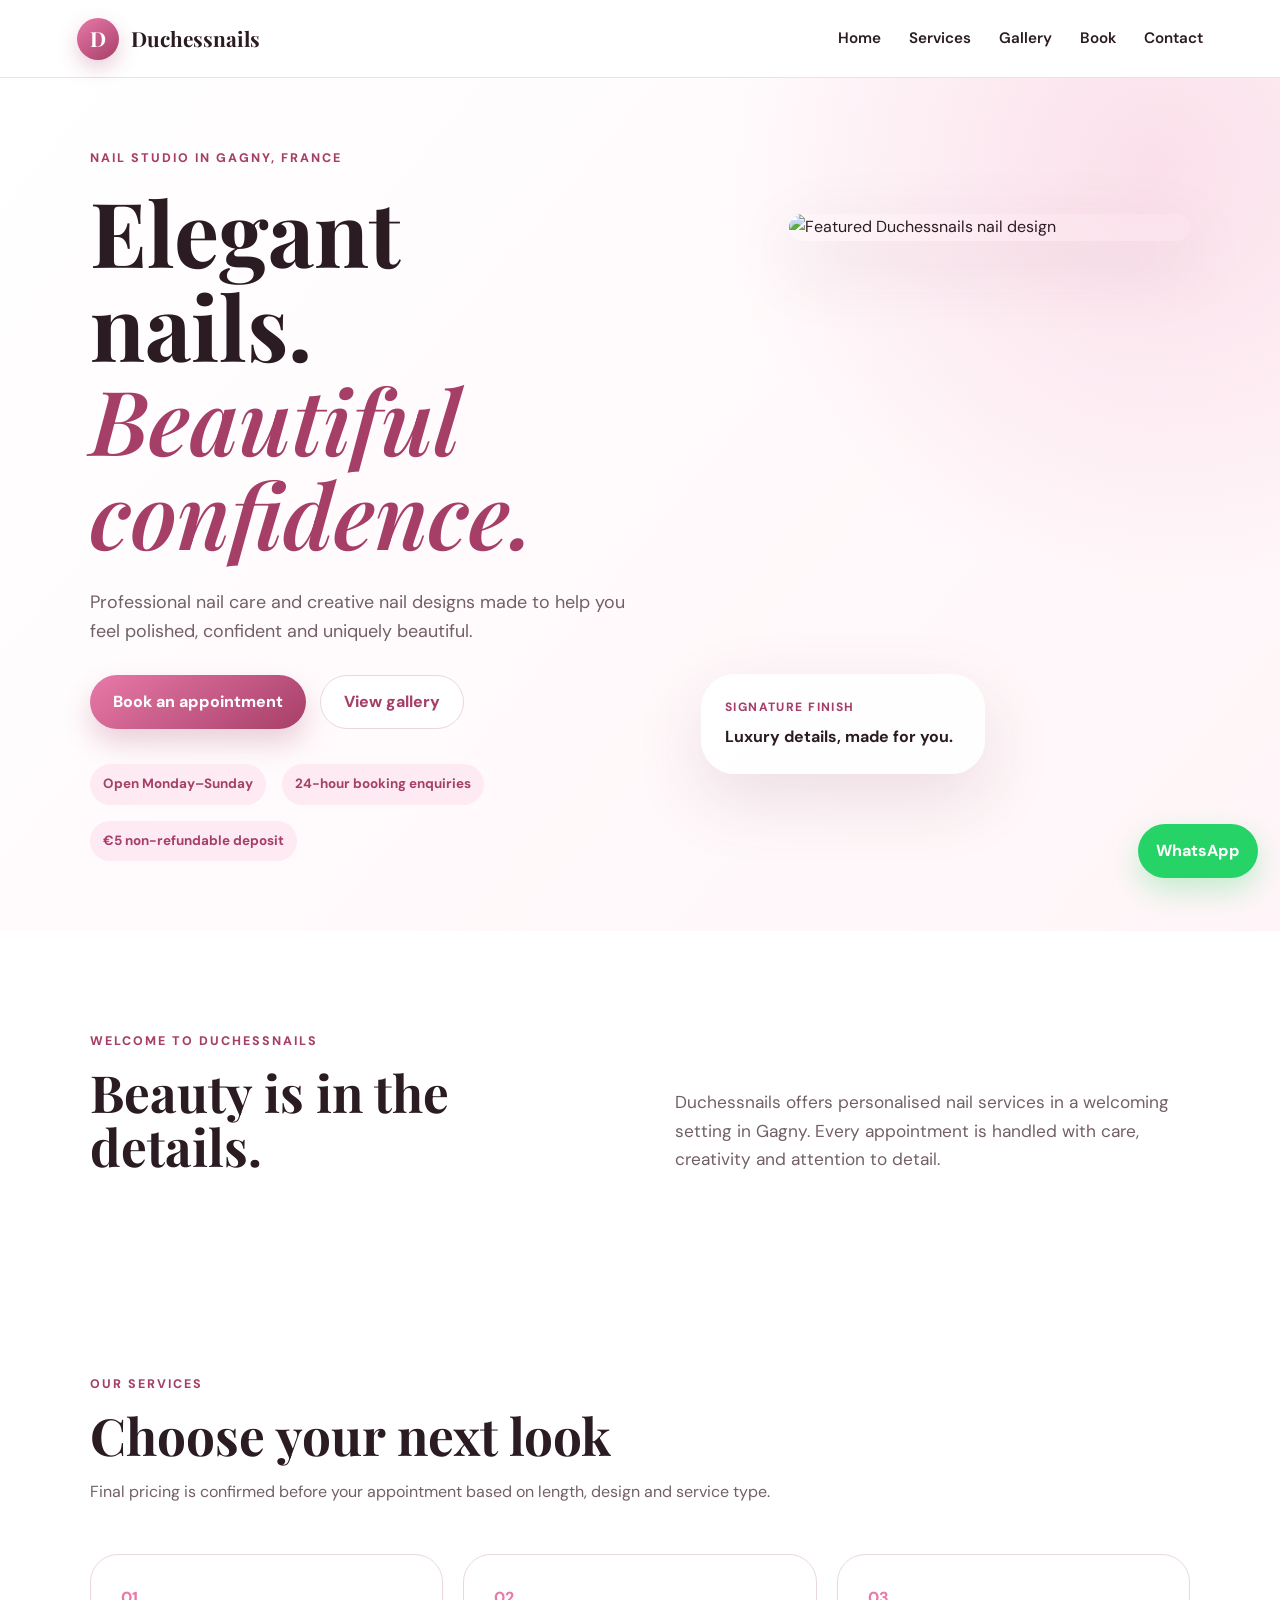
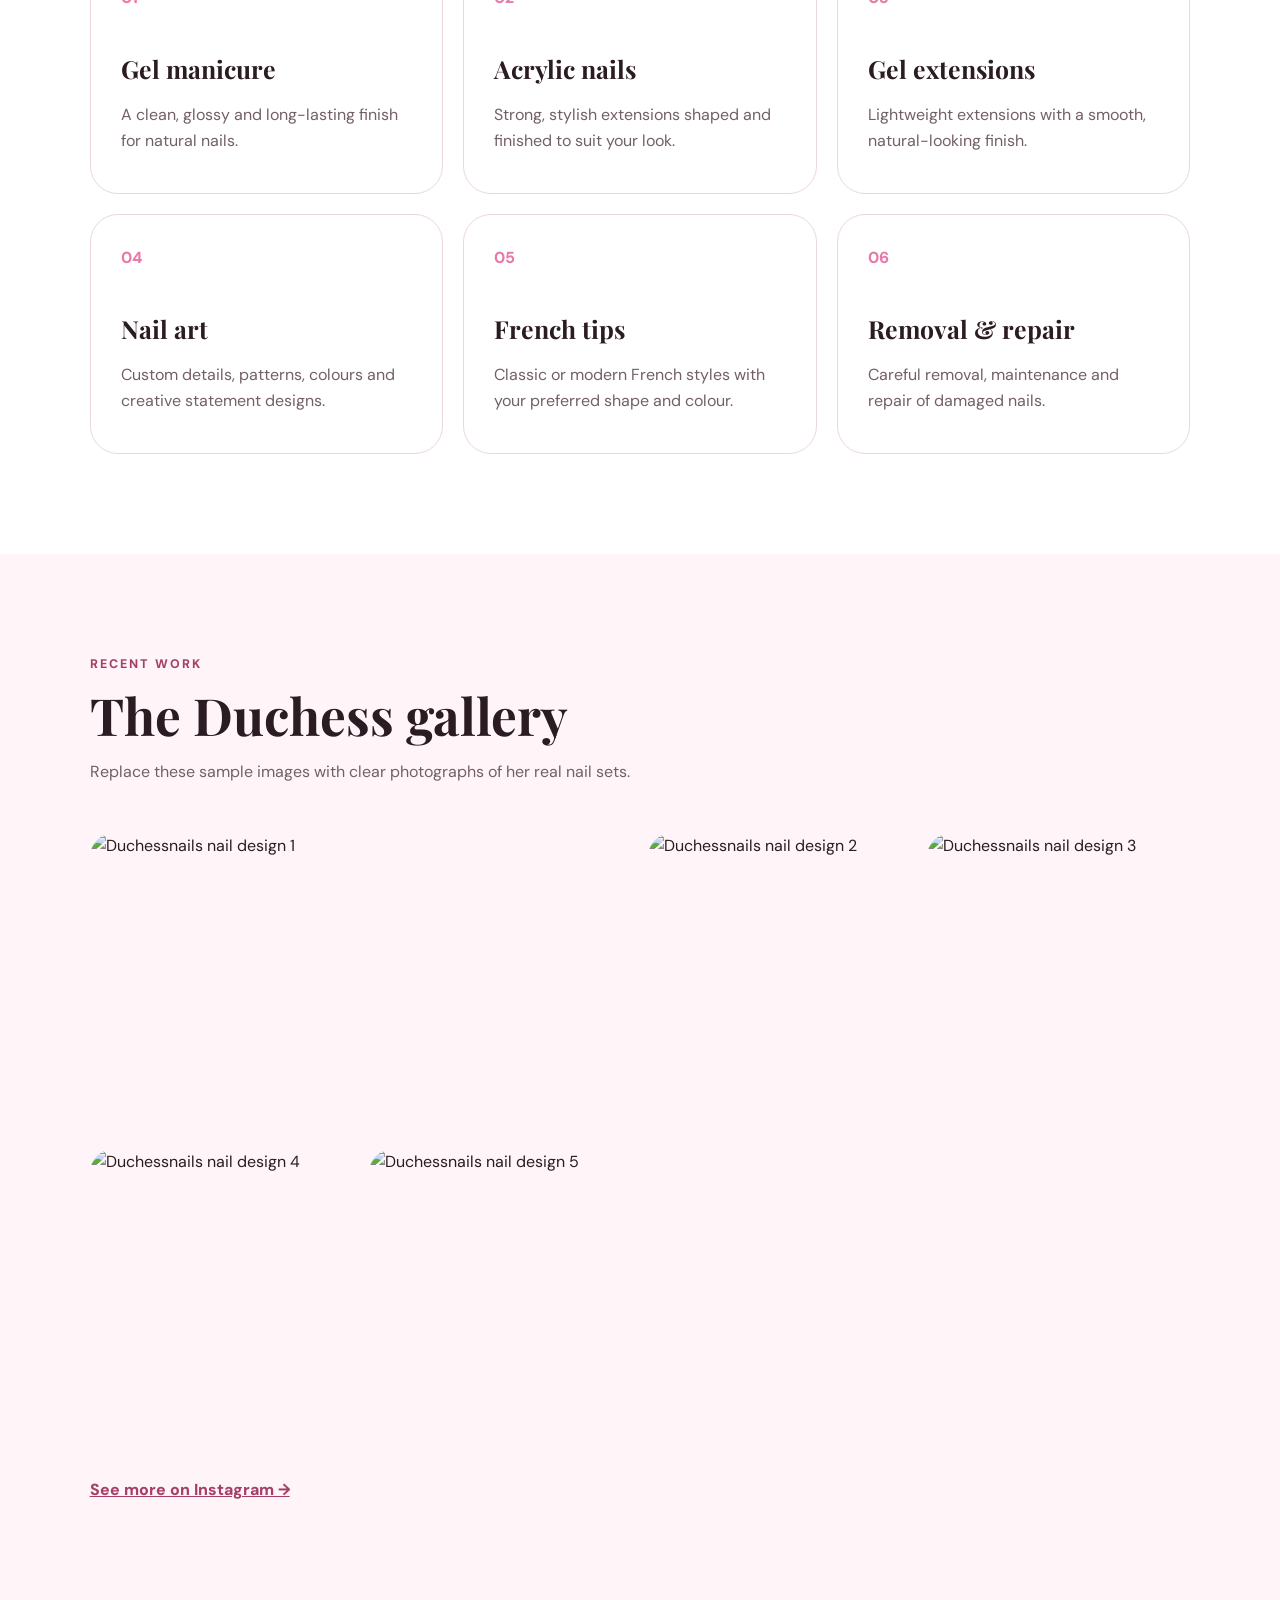
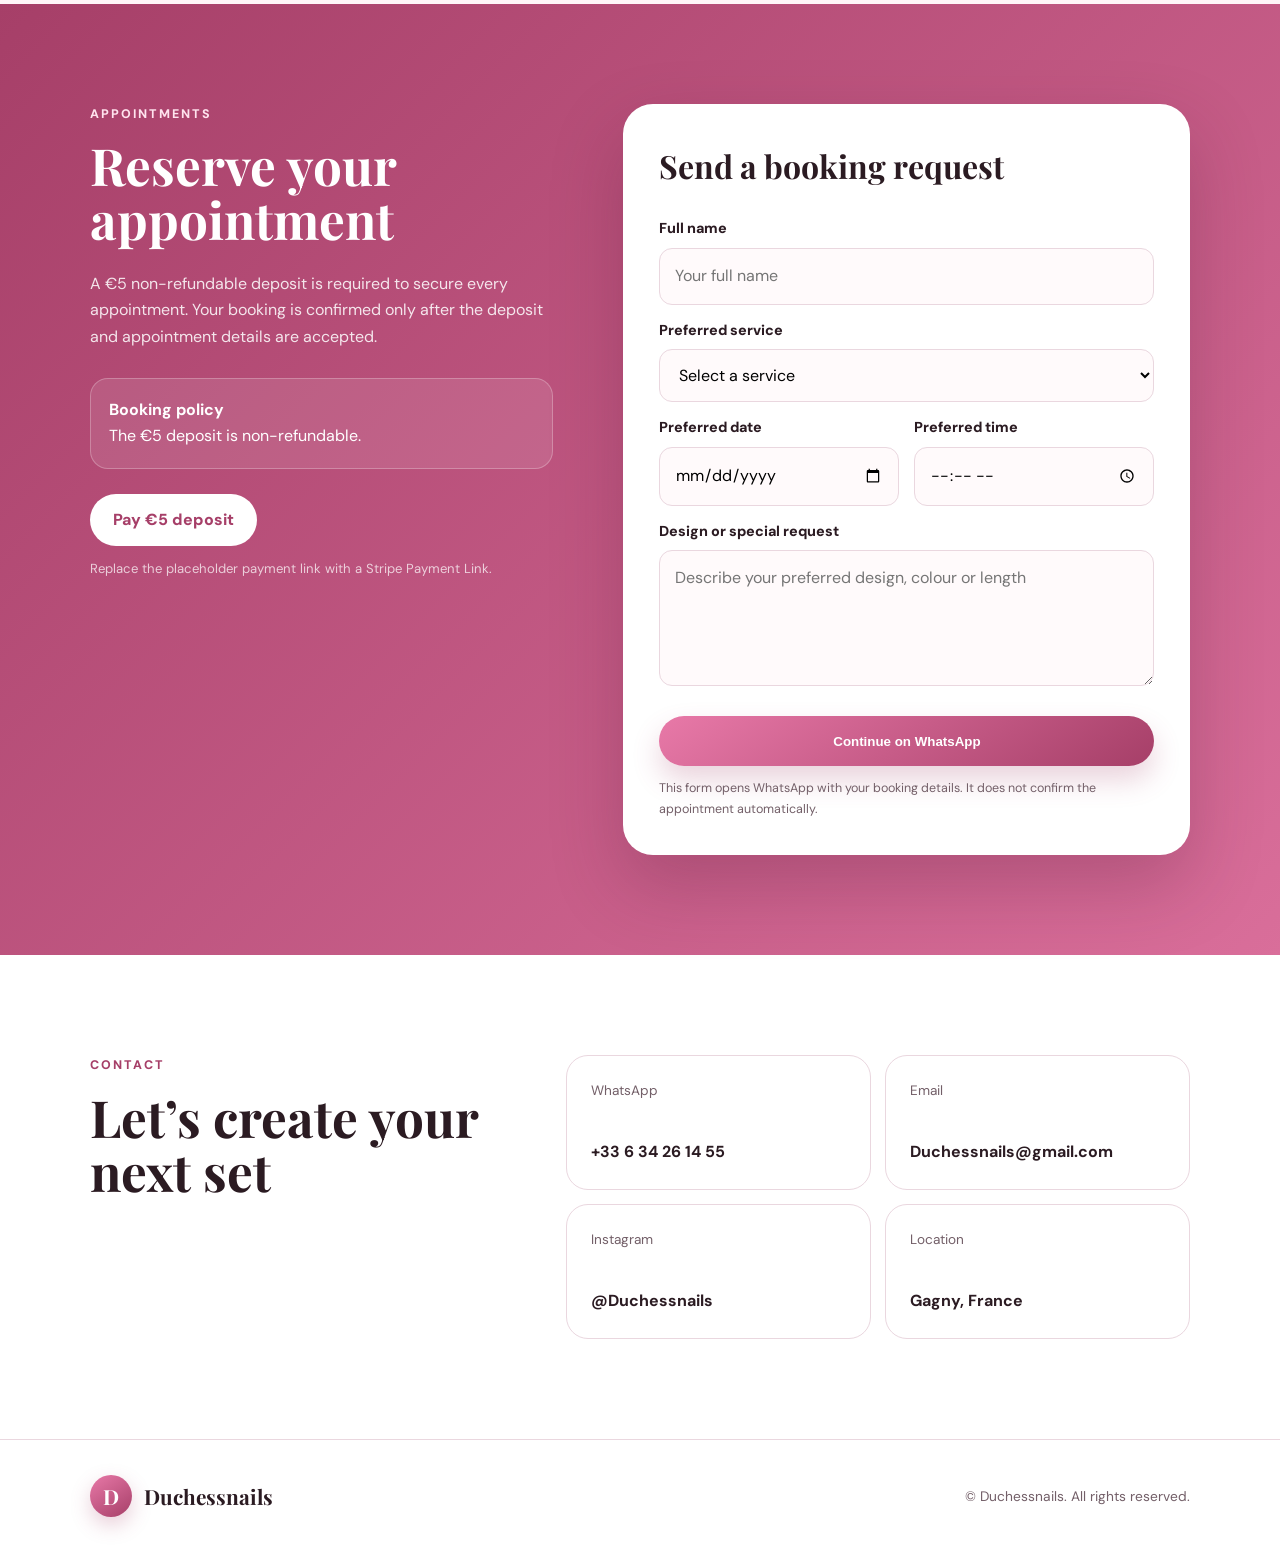
==== index.html @ 43f75e17 "Update index.html" ====
<!DOCTYPE html>
<html lang="en">
<head>
  <meta charset="UTF-8">
  <meta name="viewport" content="width=device-width, initial-scale=1.0">
  <meta name="description" content="Duchessnails — professional nail services in Gagny, France.">
  <title>Duchessnails | Nail Studio in Gagny</title>
  <link rel="preconnect" href="https://fonts.googleapis.com">
  <link rel="preconnect" href="https://fonts.gstatic.com" crossorigin>
  <link href="https://fonts.googleapis.com/css2?family=DM+Sans:wght@400;500;600;700&family=Playfair+Display:wght@600;700&display=swap" rel="stylesheet">
  <link rel="stylesheet" href="style.css">
</head>
<body>
<header class="site-header">
  <a class="brand" href="#home"><span class="brand-mark">D</span><span>Duchessnails</span></a>
  <button class="menu-button" type="button" aria-label="Open navigation" aria-expanded="false"><span></span><span></span><span></span></button>
  <nav class="main-nav">
    <a href="#home">Home</a><a href="#services">Services</a><a href="#gallery">Gallery</a><a href="#booking">Book</a><a href="#contact">Contact</a>
  </nav>
</header>
<main>
<section class="hero" id="home">
  <div class="hero-copy">
    <p class="eyebrow">Nail studio in Gagny, France</p>
    <h1>Elegant nails.<br><em>Beautiful confidence.</em></h1>
    <p class="hero-text">Professional nail care and creative nail designs made to help you feel polished, confident and uniquely beautiful.</p>
    <div class="hero-actions"><a class="button primary" href="#booking">Book an appointment</a><a class="button secondary" href="#gallery">View gallery</a></div>
    <div class="hero-meta"><span>Open Monday–Sunday</span><span>24-hour booking enquiries</span><span>€5 non-refundable deposit</span></div>
  </div>
  <div class="hero-visual">
    <div class="hero-card hero-card-large"><img src="images/hero.jpg" alt="Featured Duchessnails nail design"></div>
    <div class="hero-card hero-card-small"><span class="mini-label">Signature finish</span><strong>Luxury details, made for you.</strong></div>
  </div>
</section>
<section class="section intro"><div><p class="eyebrow">Welcome to Duchessnails</p><h2>Beauty is in the details.</h2></div><p>Duchessnails offers personalised nail services in a welcoming setting in Gagny. Every appointment is handled with care, creativity and attention to detail.</p></section>
<section class="section" id="services">
  <div class="section-heading"><p class="eyebrow">Our services</p><h2>Choose your next look</h2><p>Final pricing is confirmed before your appointment based on length, design and service type.</p></div>
  <div class="service-grid">
    <article class="service-card"><span>01</span><h3>Gel manicure</h3><p>A clean, glossy and long-lasting finish for natural nails.</p></article>
    <article class="service-card"><span>02</span><h3>Acrylic nails</h3><p>Strong, stylish extensions shaped and finished to suit your look.</p></article>
    <article class="service-card"><span>03</span><h3>Gel extensions</h3><p>Lightweight extensions with a smooth, natural-looking finish.</p></article>
    <article class="service-card"><span>04</span><h3>Nail art</h3><p>Custom details, patterns, colours and creative statement designs.</p></article>
    <article class="service-card"><span>05</span><h3>French tips</h3><p>Classic or modern French styles with your preferred shape and colour.</p></article>
    <article class="service-card"><span>06</span><h3>Removal & repair</h3><p>Careful removal, maintenance and repair of damaged nails.</p></article>
  </div>
</section>
<section class="section gallery-section" id="gallery">
  <div class="section-heading"><p class="eyebrow">Recent work</p><h2>The Duchess gallery</h2><p>Replace these sample images with clear photographs of her real nail sets.</p></div>
  <div class="gallery-grid">
    <figure class="gallery-item gallery-wide"><img src="images/gallery-1.jpg" alt="Duchessnails nail design 1"></figure>
    <figure class="gallery-item"><img src="images/gallery-2.jpgg" alt="Duchessnails nail design 2"></figure>
    <figure class="gallery-item"><img src="images/gallery-3.jpg" alt="Duchessnails nail design 3"></figure>
    <figure class="gallery-item"><img src="images/gallery-4.jpg" alt="Duchessnails nail design 4"></figure>
    <figure class="gallery-item gallery-wide"><img src="images/gallery-5.jpg" alt="Duchessnails nail design 5"></figure>
  </div>
  <a class="text-link" href="https://instagram.com/gloria_da_duchess" target="_blank" rel="noopener">See more on Instagram →</a>
</section>
<section class="booking-section" id="booking">
  <div class="booking-copy">
    <p class="eyebrow light">Appointments</p><h2>Reserve your appointment</h2>
    <p>A €5 non-refundable deposit is required to secure every appointment. Your booking is confirmed only after the deposit and appointment details are accepted.</p>
    <div class="deposit-note"><strong>Booking policy</strong><span>The €5 deposit is non-refundable.</span></div>
    <a class="button white" id="paymentLink" href="#">Pay €5 deposit</a>
    <p class="payment-help">Replace the placeholder payment link with a Stripe Payment Link.</p>
  </div>
  <form class="booking-form" id="bookingForm">
    <h3>Send a booking request</h3>
    <label for="clientName">Full name</label><input id="clientName" type="text" required placeholder="Your full name">
    <label for="service">Preferred service</label>
    <select id="service" required><option value="">Select a service</option><option>Gel manicure</option><option>Acrylic nails</option><option>Gel extensions</option><option>Nail art</option><option>French tips</option><option>Removal or repair</option><option>Other / consultation</option></select>
    <div class="form-row"><div><label for="date">Preferred date</label><input id="date" type="date" required></div><div><label for="time">Preferred time</label><input id="time" type="time" required></div></div>
    <label for="notes">Design or special request</label><textarea id="notes" rows="4" placeholder="Describe your preferred design, colour or length"></textarea>
    <button class="button primary full" type="submit">Continue on WhatsApp</button>
    <p class="form-note">This form opens WhatsApp with your booking details. It does not confirm the appointment automatically.</p>
  </form>
</section>
<section class="section contact-section" id="contact">
  <div><p class="eyebrow">Contact</p><h2>Let’s create your next set</h2></div>
  <div class="contact-grid">
    <a href="https://wa.me/33634261455" target="_blank" rel="noopener"><span>WhatsApp</span><strong>+33 6 34 26 14 55</strong></a>
    <a href="mailto:Duchessnails@gmail.com"><span>Email</span><strong>Duchessnails@gmail.com</strong></a>
    <a href="https://instagram.com/Duchessnails" target="_blank" rel="noopener"><span>Instagram</span><strong>@Duchessnails</strong></a>
    <div><span>Location</span><strong>Gagny, France</strong></div>
  </div>
</section>
</main>
<footer><a class="brand" href="#home"><span class="brand-mark">D</span><span>Duchessnails</span></a><p>© <span id="year"></span> Duchessnails. All rights reserved.</p></footer>
<a class="floating-whatsapp" href="https://wa.me/33634261455" target="_blank" rel="noopener">WhatsApp</a>
<script src="script.js"></script>
</body>
</html>
---- style.css ----
:root{--pink:#e879a8;--pink-dark:#a63f68;--pink-soft:#fdeaf2;--blush:#fff5f8;--white:#fff;--ink:#2b1b22;--muted:#735f68;--line:#ead7df;--shadow:0 24px 70px rgba(109,44,72,.13)}
*{box-sizing:border-box;margin:0;padding:0}html{scroll-behavior:smooth}body{color:var(--ink);background:#fff;font-family:"DM Sans",Arial,sans-serif;line-height:1.65}img{width:100%;display:block}a{color:inherit}
.site-header{min-height:78px;padding:0 6vw;display:flex;align-items:center;justify-content:space-between;position:sticky;top:0;z-index:1000;background:rgba(255,255,255,.94);border-bottom:1px solid rgba(234,215,223,.8);backdrop-filter:blur(18px)}
.brand{display:inline-flex;align-items:center;gap:12px;font-family:"Playfair Display",Georgia,serif;font-weight:700;font-size:1.3rem;text-decoration:none}.brand-mark{width:42px;height:42px;border-radius:50%;display:grid;place-items:center;color:#fff;background:linear-gradient(145deg,var(--pink),var(--pink-dark));box-shadow:0 8px 20px rgba(166,63,104,.25)}
.main-nav{display:flex;gap:28px}.main-nav a{text-decoration:none;font-weight:600;font-size:.95rem}.main-nav a:hover{color:var(--pink-dark)}.menu-button{display:none;width:44px;height:44px;border:0;border-radius:50%;background:var(--pink-soft)}.menu-button span{display:block;width:20px;height:2px;margin:4px auto;background:var(--pink-dark)}
.hero{min-height:calc(100vh - 78px);padding:70px 7vw;display:grid;grid-template-columns:1.05fr .95fr;gap:70px;align-items:center;background:radial-gradient(circle at 90% 10%,rgba(232,121,168,.2),transparent 31%),linear-gradient(130deg,#fff,var(--blush))}.eyebrow{margin-bottom:15px;color:var(--pink-dark);font-size:.78rem;font-weight:800;letter-spacing:.16em;text-transform:uppercase}.hero h1,.section h2,.booking-section h2,.contact-section h2{font-family:"Playfair Display",Georgia,serif;font-weight:700;line-height:1.05}.hero h1{font-size:clamp(3.3rem,7vw,6.7rem)}.hero h1 em{color:var(--pink-dark);font-weight:600}.hero-text{max-width:650px;margin:28px 0;color:var(--muted);font-size:1.12rem}.hero-actions{display:flex;gap:14px;flex-wrap:wrap}.button{min-height:50px;padding:13px 23px;border:0;border-radius:999px;display:inline-flex;justify-content:center;align-items:center;text-decoration:none;font-weight:800;cursor:pointer;transition:.25s}.button:hover{transform:translateY(-2px)}.button.primary{color:#fff;background:linear-gradient(145deg,var(--pink),var(--pink-dark));box-shadow:0 14px 28px rgba(166,63,104,.23)}.button.secondary{color:var(--pink-dark);background:#fff;border:1px solid var(--line)}.button.white{margin-top:25px;color:var(--pink-dark);background:#fff}.button.full{width:100%}.hero-meta{margin-top:35px;display:flex;gap:16px;flex-wrap:wrap}.hero-meta span{padding:9px 13px;border-radius:999px;color:var(--pink-dark);background:var(--pink-soft);font-size:.84rem;font-weight:700}.hero-visual{min-height:580px;position:relative}.hero-card{border-radius:34px;overflow:hidden;box-shadow:var(--shadow)}.hero-card-large{width:82%;margin-left:auto}.hero-card-small{width:58%;padding:24px;position:absolute;left:0;bottom:20px;background:rgba(255,255,255,.93)}.mini-label{display:block;margin-bottom:6px;color:var(--pink-dark);font-size:.75rem;font-weight:800;text-transform:uppercase;letter-spacing:.12em}
.section{padding:100px 7vw}.intro{display:grid;grid-template-columns:1fr 1fr;gap:70px}.section h2,.booking-section h2,.contact-section h2{font-size:clamp(2.35rem,4vw,4.6rem)}.intro>p{align-self:end;color:var(--muted);font-size:1.08rem}.section-heading{max-width:760px;margin-bottom:48px}.section-heading>p:last-child{margin-top:16px;color:var(--muted)}
.service-grid{display:grid;grid-template-columns:repeat(3,1fr);gap:20px}.service-card{min-height:240px;padding:30px;border:1px solid var(--line);border-radius:28px;transition:.25s}.service-card:hover{transform:translateY(-6px);border-color:var(--pink);box-shadow:var(--shadow)}.service-card span{color:var(--pink);font-weight:800}.service-card h3{margin:38px 0 12px;font-family:"Playfair Display",Georgia,serif;font-size:1.55rem}.service-card p{color:var(--muted)}
.gallery-section{background:var(--blush)}.gallery-grid{display:grid;grid-template-columns:repeat(4,1fr);grid-auto-rows:300px;gap:16px}.gallery-item{border-radius:24px;overflow:hidden}.gallery-item img{height:100%;object-fit:cover;transition:.35s}.gallery-item:hover img{transform:scale(1.04)}.gallery-wide{grid-column:span 2}.text-link{margin-top:28px;display:inline-block;color:var(--pink-dark);font-weight:800}
.booking-section{padding:100px 7vw;display:grid;grid-template-columns:.9fr 1.1fr;gap:70px;color:#fff;background:linear-gradient(135deg,#a63f68,#d96e9a)}.eyebrow.light{color:#ffe3ee}.booking-copy>p:not(.eyebrow):not(.payment-help){margin-top:24px;max-width:590px;color:rgba(255,255,255,.86)}.deposit-note{margin-top:28px;padding:18px;border:1px solid rgba(255,255,255,.25);border-radius:18px;display:flex;flex-direction:column;background:rgba(255,255,255,.1)}.payment-help{margin-top:12px;color:rgba(255,255,255,.72);font-size:.82rem}.booking-form{padding:36px;border-radius:30px;color:var(--ink);background:#fff;box-shadow:0 30px 70px rgba(80,25,50,.25)}.booking-form h3{margin-bottom:25px;font-family:"Playfair Display",Georgia,serif;font-size:2rem}.booking-form label{margin:14px 0 7px;display:block;font-size:.9rem;font-weight:800}.booking-form input,.booking-form select,.booking-form textarea{width:100%;padding:14px 15px;border:1px solid var(--line);border-radius:13px;background:#fffafb;font:inherit}.form-row{display:grid;grid-template-columns:1fr 1fr;gap:15px}.booking-form .button{margin-top:22px}.form-note{margin-top:12px;color:var(--muted);font-size:.78rem}
.contact-section{display:grid;grid-template-columns:.8fr 1.2fr;gap:60px}.contact-grid{display:grid;grid-template-columns:1fr 1fr;gap:14px}.contact-grid a,.contact-grid>div{min-height:135px;padding:24px;border:1px solid var(--line);border-radius:22px;display:flex;flex-direction:column;justify-content:space-between;text-decoration:none}.contact-grid a:hover{border-color:var(--pink);background:var(--blush)}.contact-grid span{color:var(--muted);font-size:.85rem}.contact-grid strong{overflow-wrap:anywhere}
footer{padding:35px 7vw;display:flex;justify-content:space-between;align-items:center;border-top:1px solid var(--line)}footer p{color:var(--muted);font-size:.86rem}.floating-whatsapp{padding:14px 18px;position:fixed;right:22px;bottom:22px;z-index:900;border-radius:999px;color:#fff;background:#25d366;box-shadow:0 12px 30px rgba(37,211,102,.28);text-decoration:none;font-weight:800}
@media(max-width:900px){.menu-button{display:block}.main-nav{padding:18px;position:absolute;top:78px;right:5vw;left:5vw;border:1px solid var(--line);border-radius:20px;display:none;flex-direction:column;background:#fff;box-shadow:var(--shadow)}.main-nav.open{display:flex}.hero,.intro,.booking-section,.contact-section{grid-template-columns:1fr}.service-grid{grid-template-columns:1fr 1fr}.gallery-grid{grid-template-columns:1fr 1fr}.gallery-wide{grid-column:span 1}}
@media(max-width:600px){.hero,.section,.booking-section{padding:70px 5vw}.hero h1{font-size:3.45rem}.hero-visual{min-height:390px}.service-grid,.gallery-grid,.contact-grid,.form-row{grid-template-columns:1fr}.booking-form{padding:24px}footer{gap:18px;flex-direction:column;align-items:flex-start}}
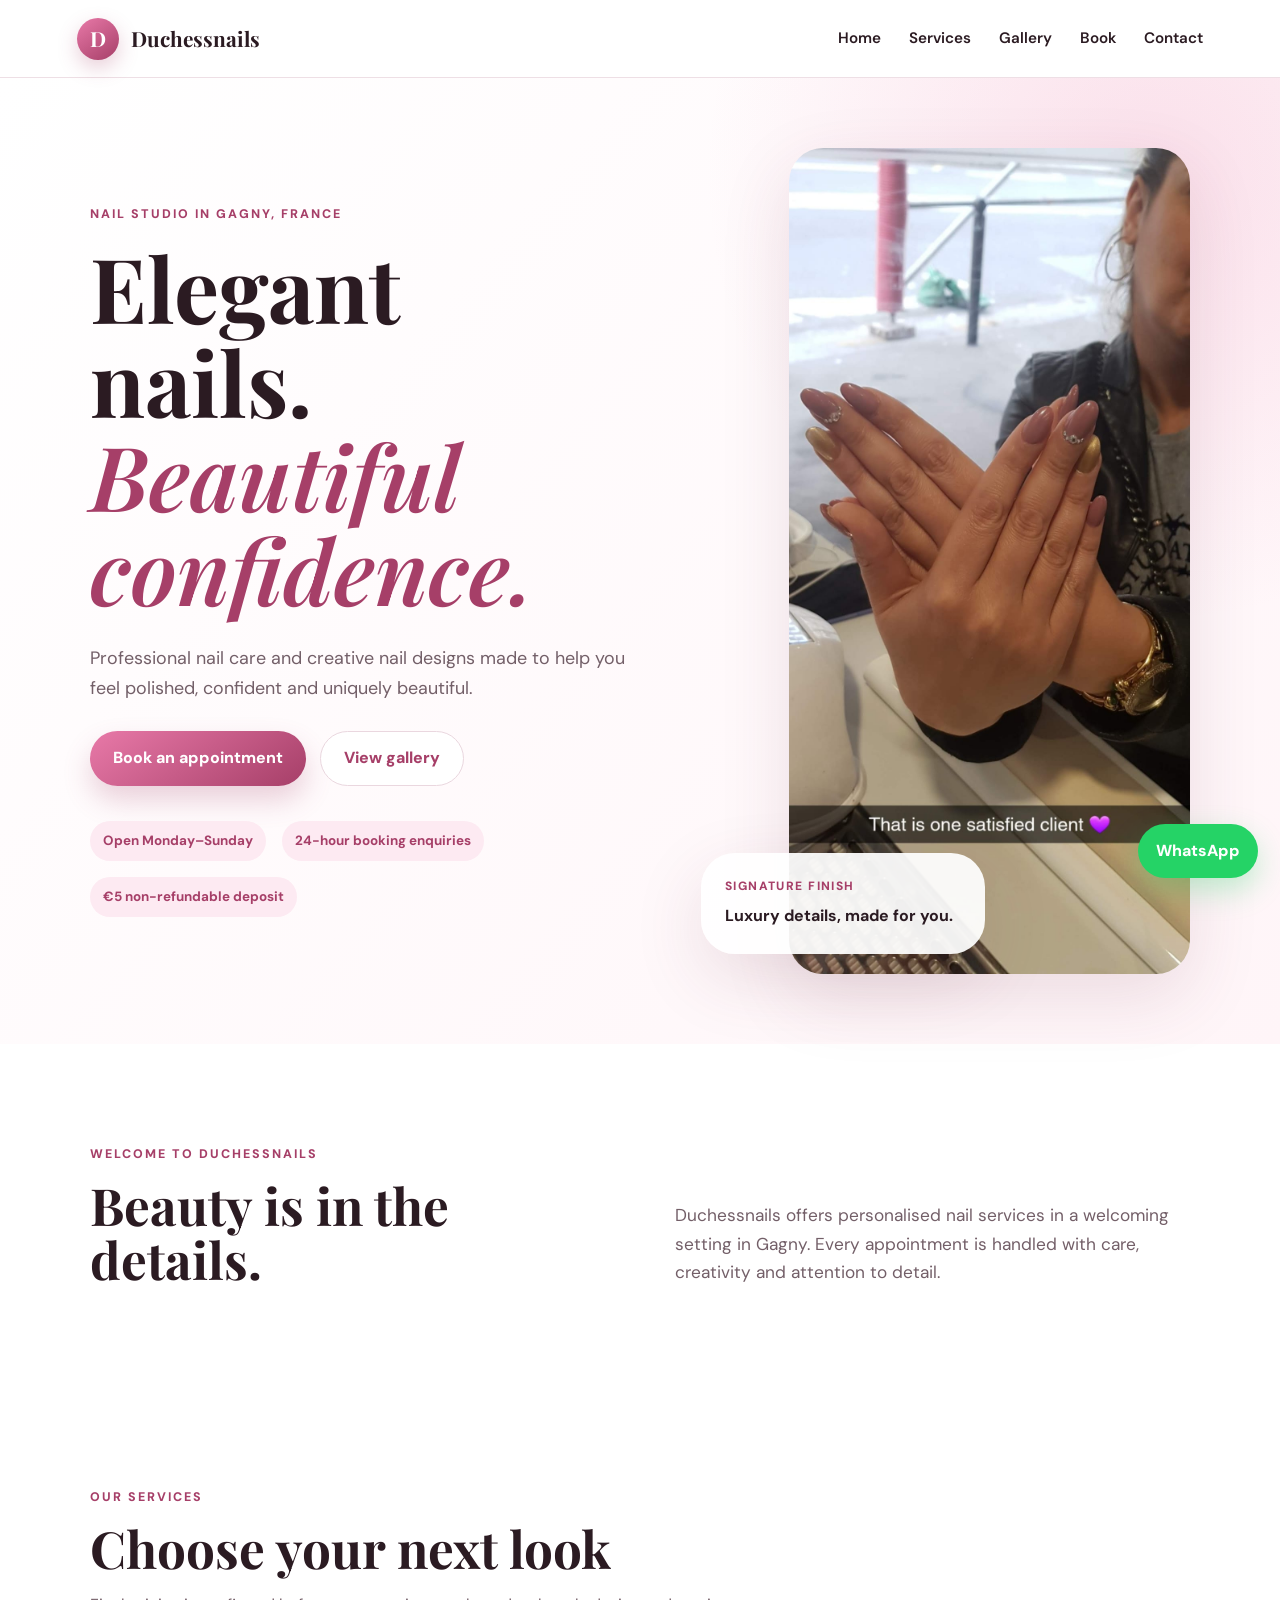
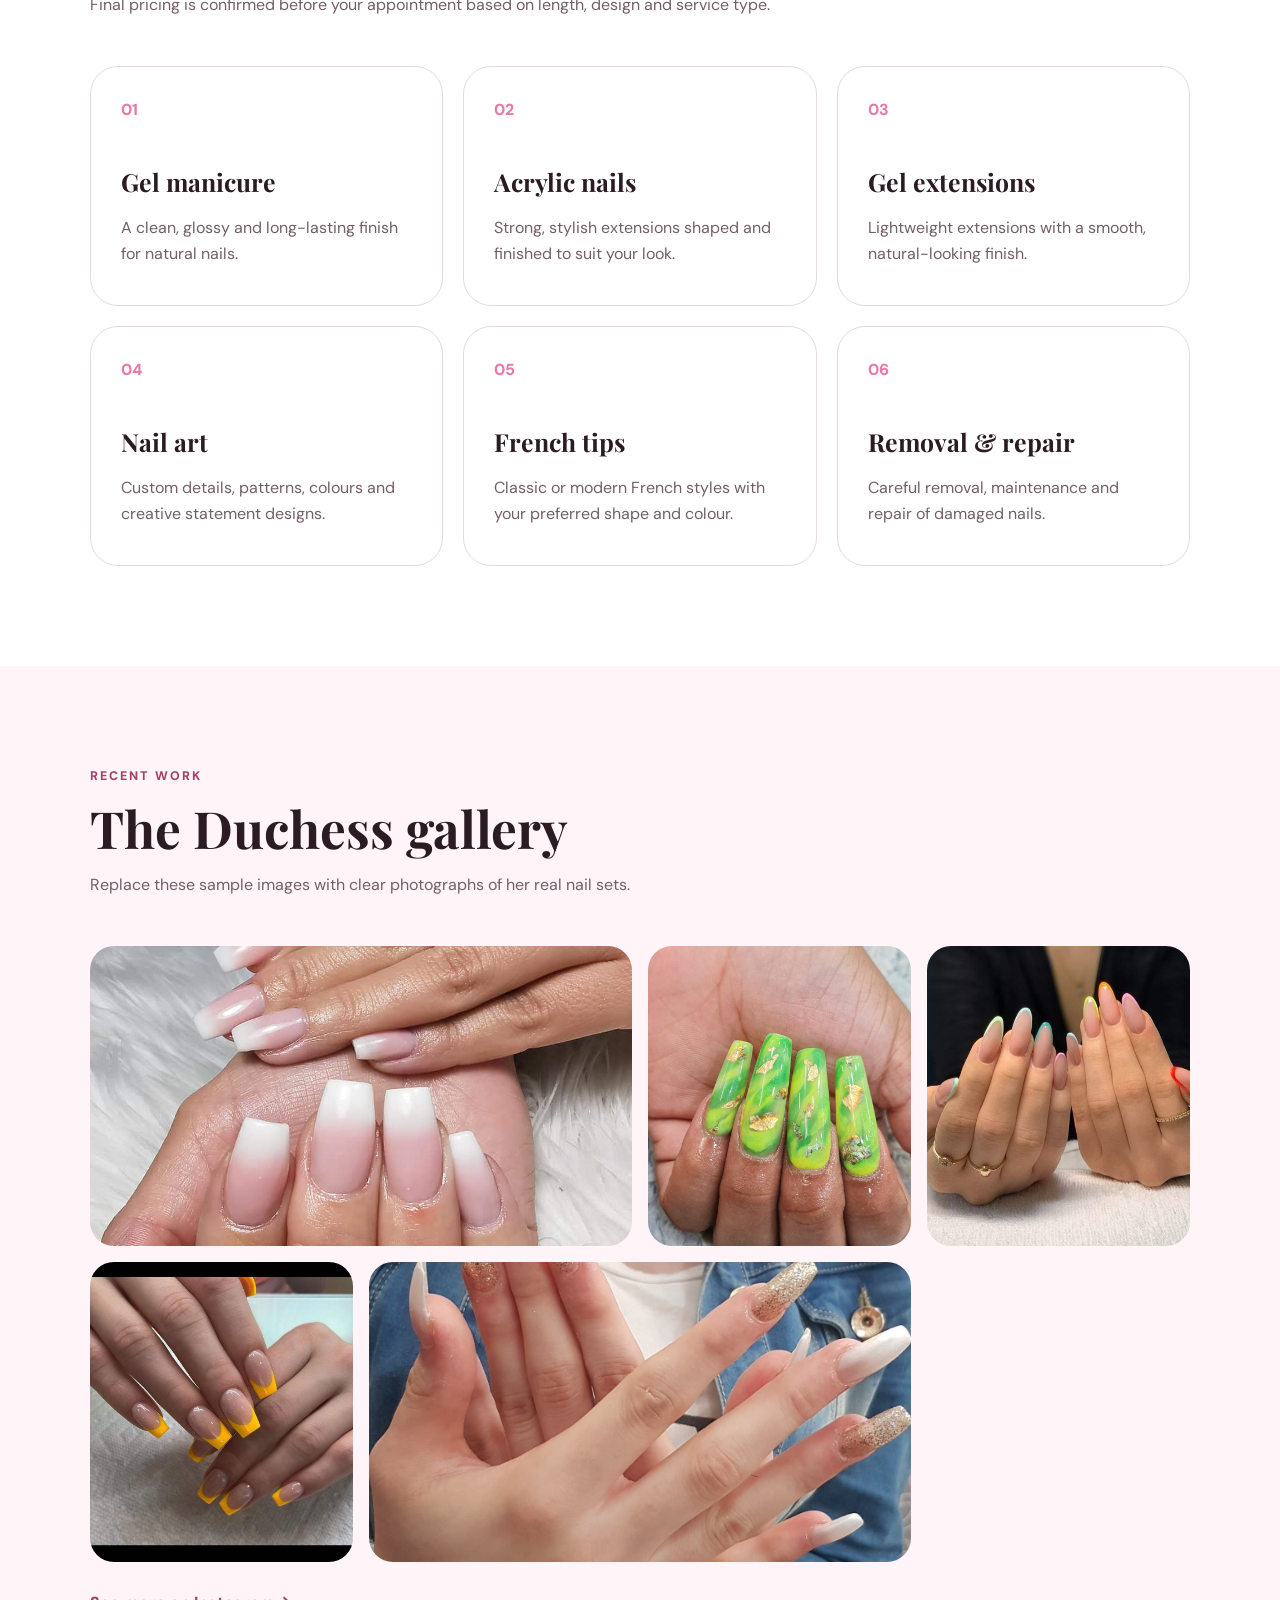
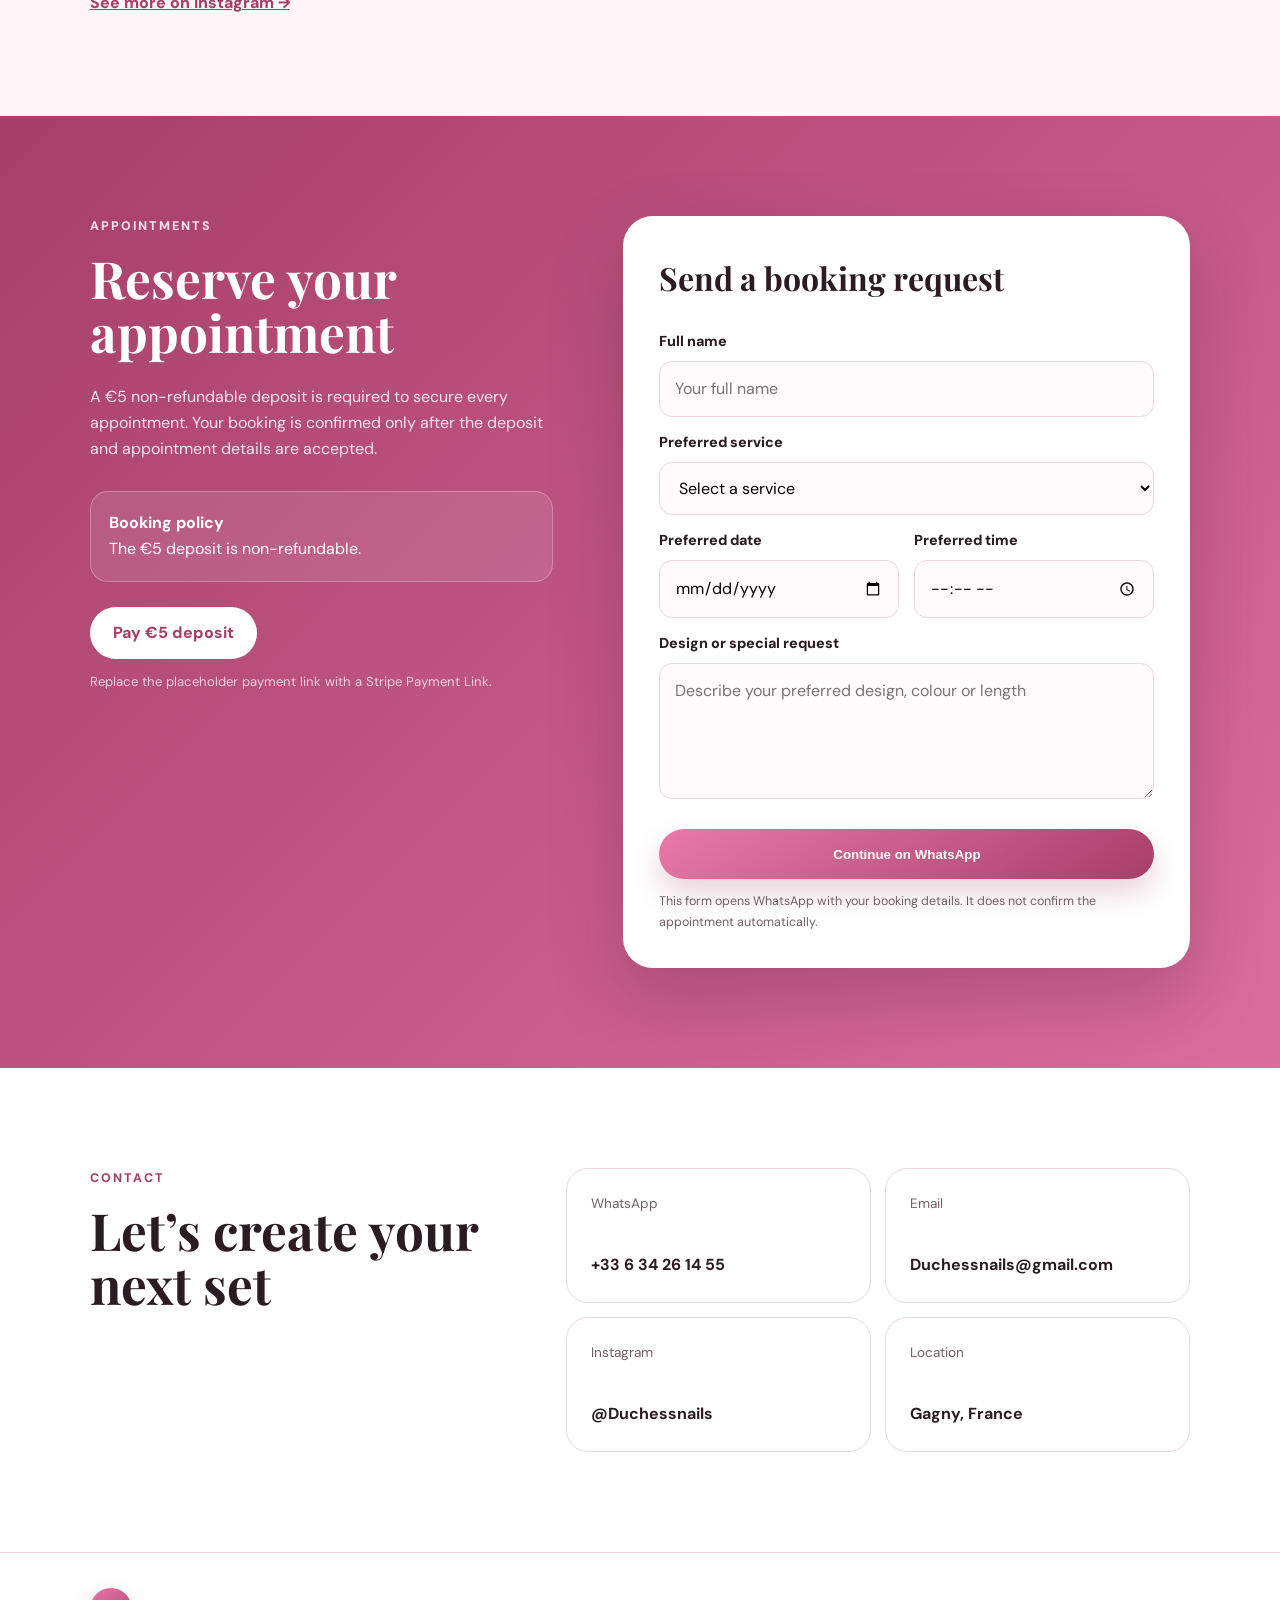
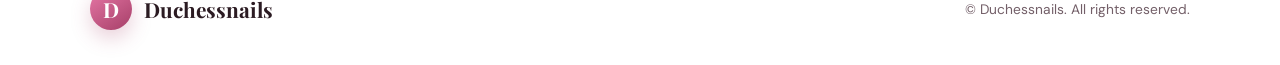
==== commit 1c5a45c5: "Update image file extensions from .jpg to .jpeg" ====
--- a/index.html
+++ b/index.html
@@ -28,7 +28,7 @@
     <div class="hero-meta"><span>Open Monday–Sunday</span><span>24-hour booking enquiries</span><span>€5 non-refundable deposit</span></div>
   </div>
   <div class="hero-visual">
-    <div class="hero-card hero-card-large"><img src="images/hero.jpg" alt="Featured Duchessnails nail design"></div>
+    <div class="hero-card hero-card-large"><img src="images/hero.jpeg" alt="Featured Duchessnails nail design"></div>
     <div class="hero-card hero-card-small"><span class="mini-label">Signature finish</span><strong>Luxury details, made for you.</strong></div>
   </div>
 </section>
@@ -47,11 +47,11 @@
 <section class="section gallery-section" id="gallery">
   <div class="section-heading"><p class="eyebrow">Recent work</p><h2>The Duchess gallery</h2><p>Replace these sample images with clear photographs of her real nail sets.</p></div>
   <div class="gallery-grid">
-    <figure class="gallery-item gallery-wide"><img src="images/gallery-1.jpg" alt="Duchessnails nail design 1"></figure>
-    <figure class="gallery-item"><img src="images/gallery-2.jpgg" alt="Duchessnails nail design 2"></figure>
-    <figure class="gallery-item"><img src="images/gallery-3.jpg" alt="Duchessnails nail design 3"></figure>
-    <figure class="gallery-item"><img src="images/gallery-4.jpg" alt="Duchessnails nail design 4"></figure>
-    <figure class="gallery-item gallery-wide"><img src="images/gallery-5.jpg" alt="Duchessnails nail design 5"></figure>
+    <figure class="gallery-item gallery-wide"><img src="images/gallery-1.jpeg" alt="Duchessnails nail design 1"></figure>
+    <figure class="gallery-item"><img src="images/gallery-2.jpeg" alt="Duchessnails nail design 2"></figure>
+    <figure class="gallery-item"><img src="images/gallery-3.jpeg" alt="Duchessnails nail design 3"></figure>
+    <figure class="gallery-item"><img src="images/gallery-4.jpeg" alt="Duchessnails nail design 4"></figure>
+    <figure class="gallery-item gallery-wide"><img src="images/gallery-5.jpeg" alt="Duchessnails nail design 5"></figure>
   </div>
   <a class="text-link" href="https://instagram.com/gloria_da_duchess" target="_blank" rel="noopener">See more on Instagram →</a>
 </section>
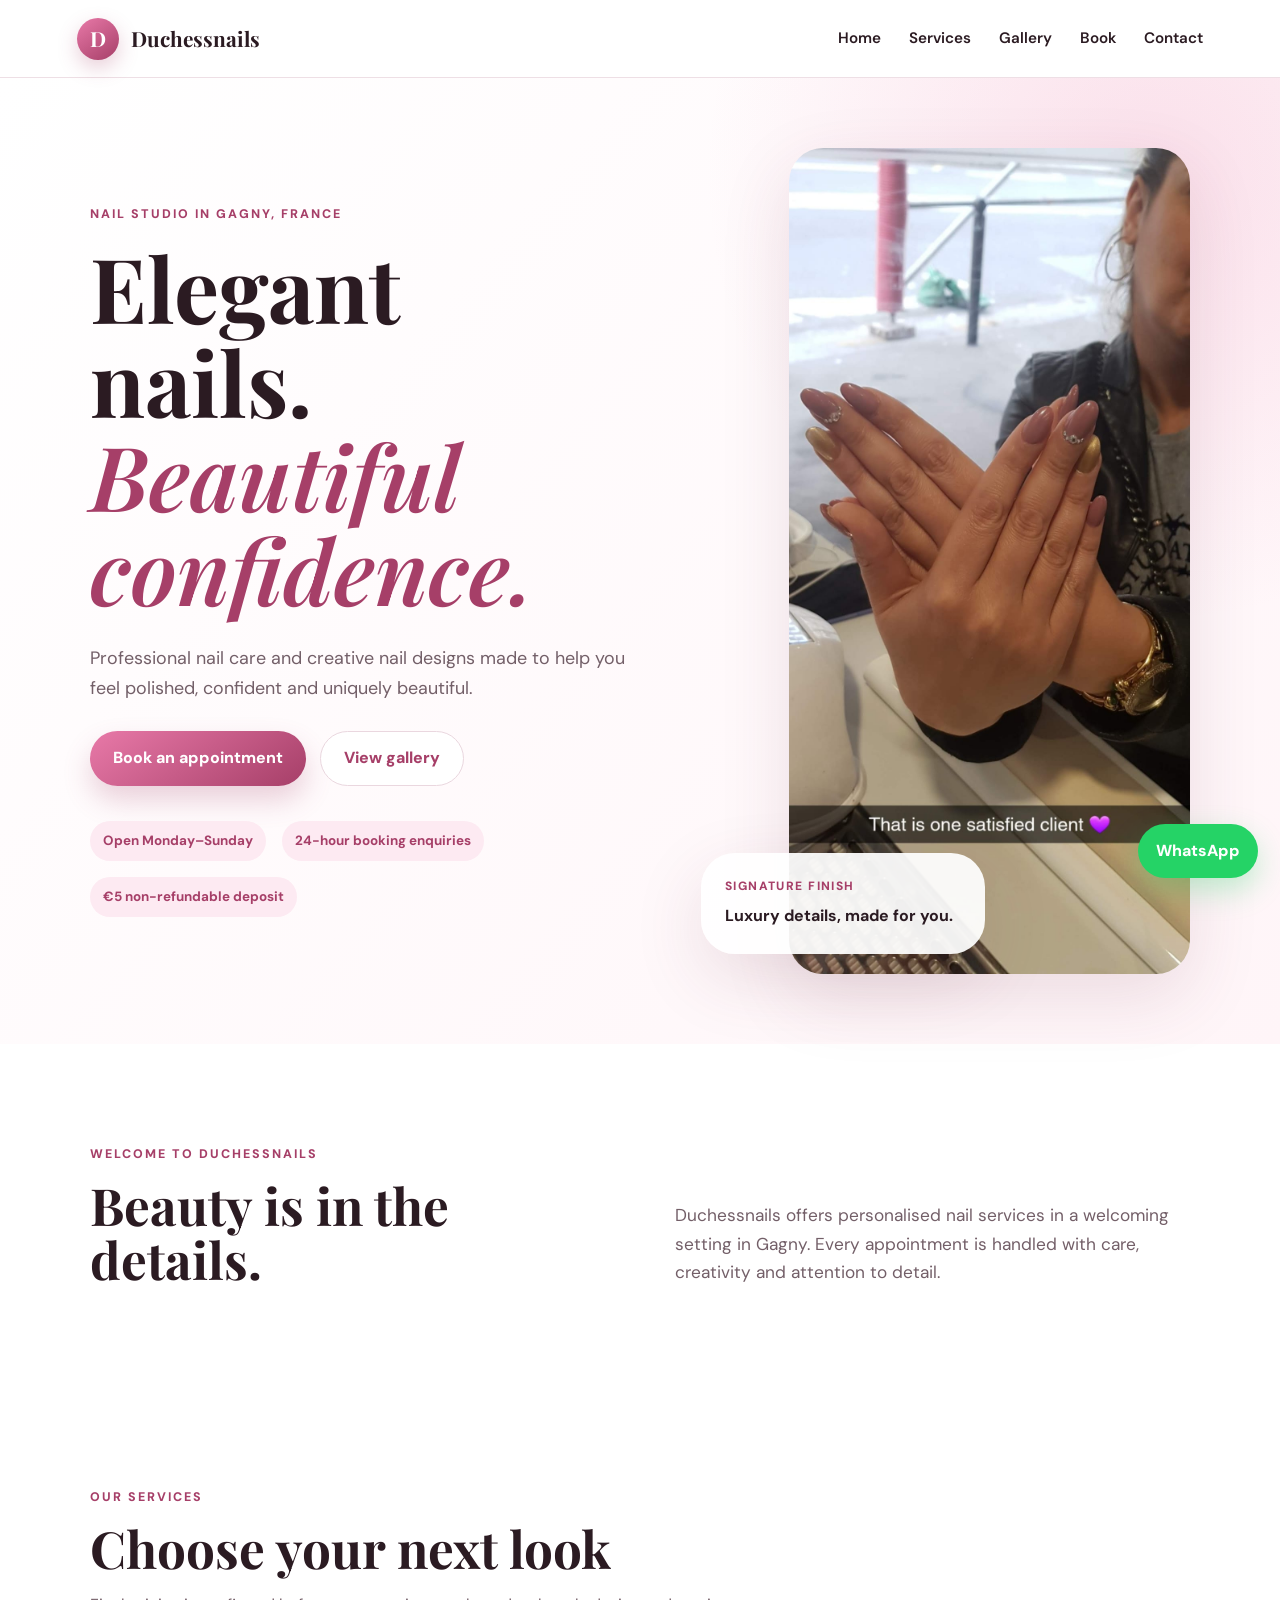
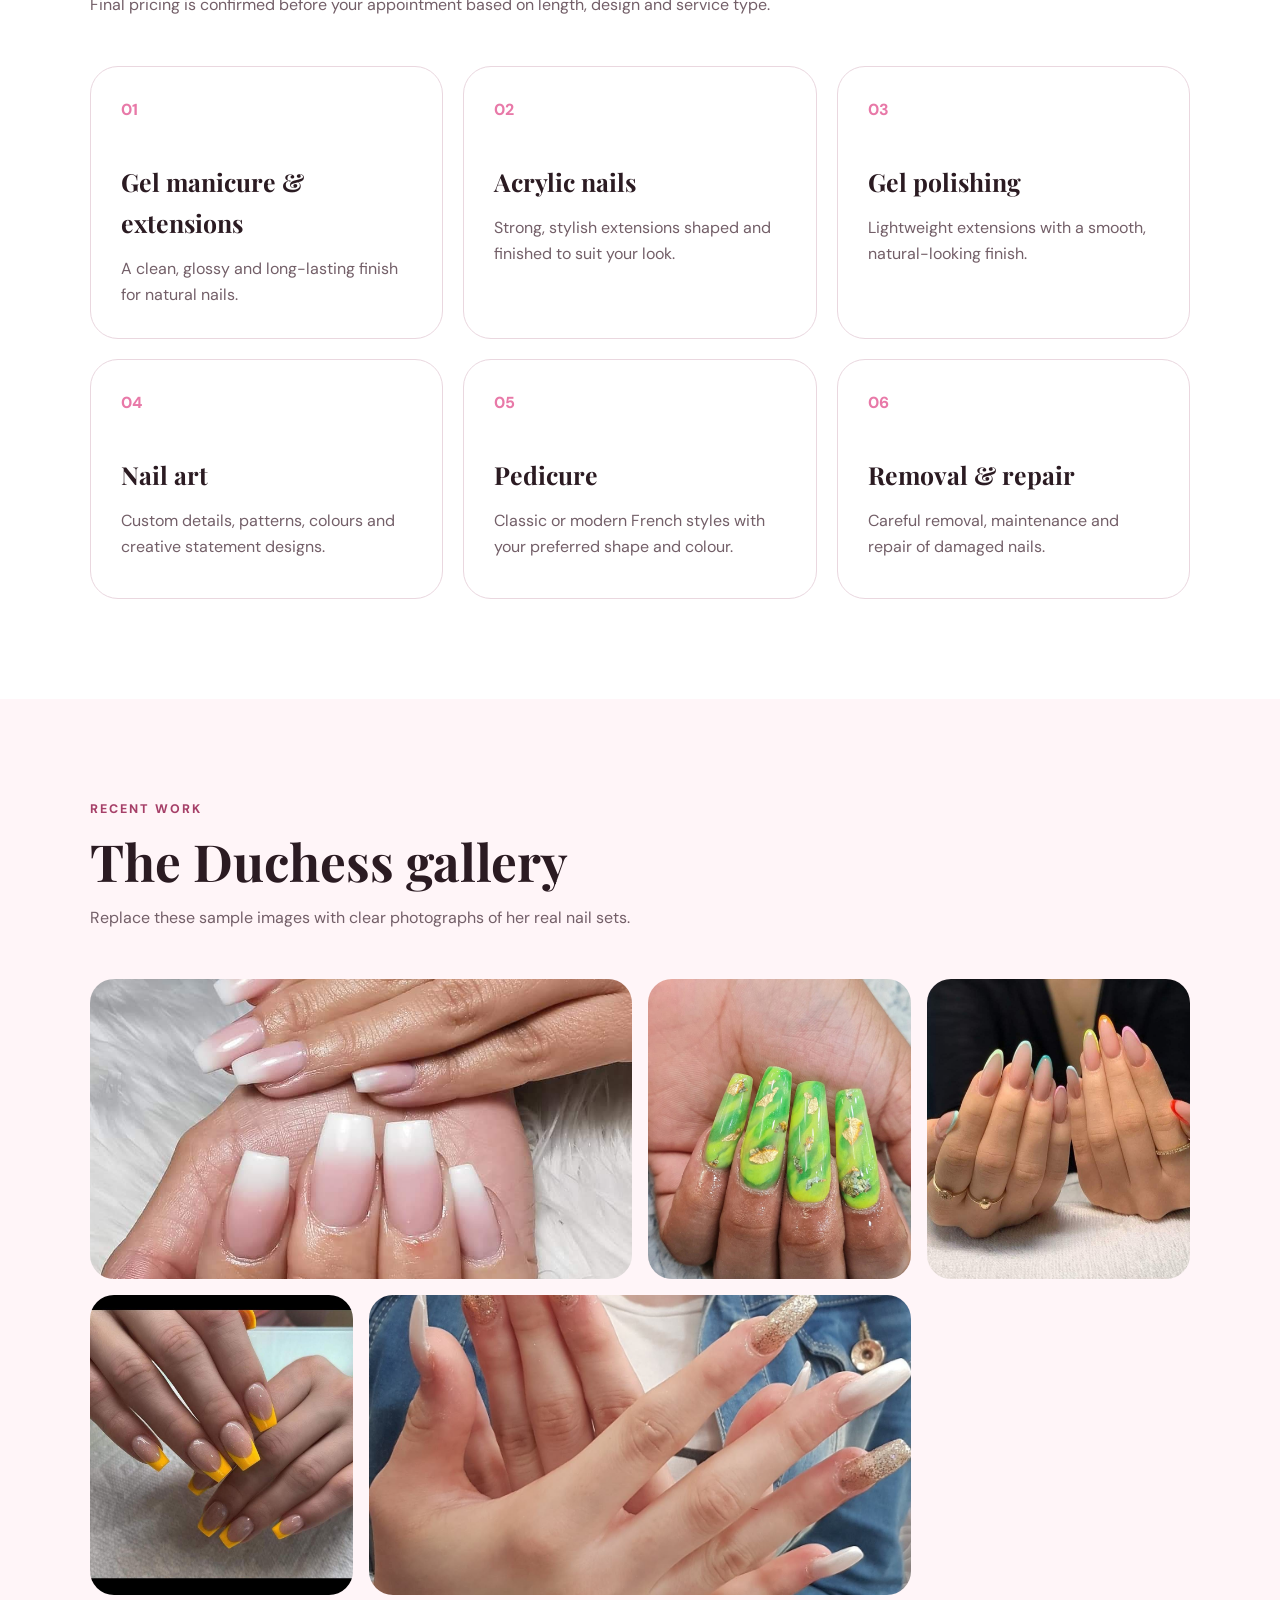
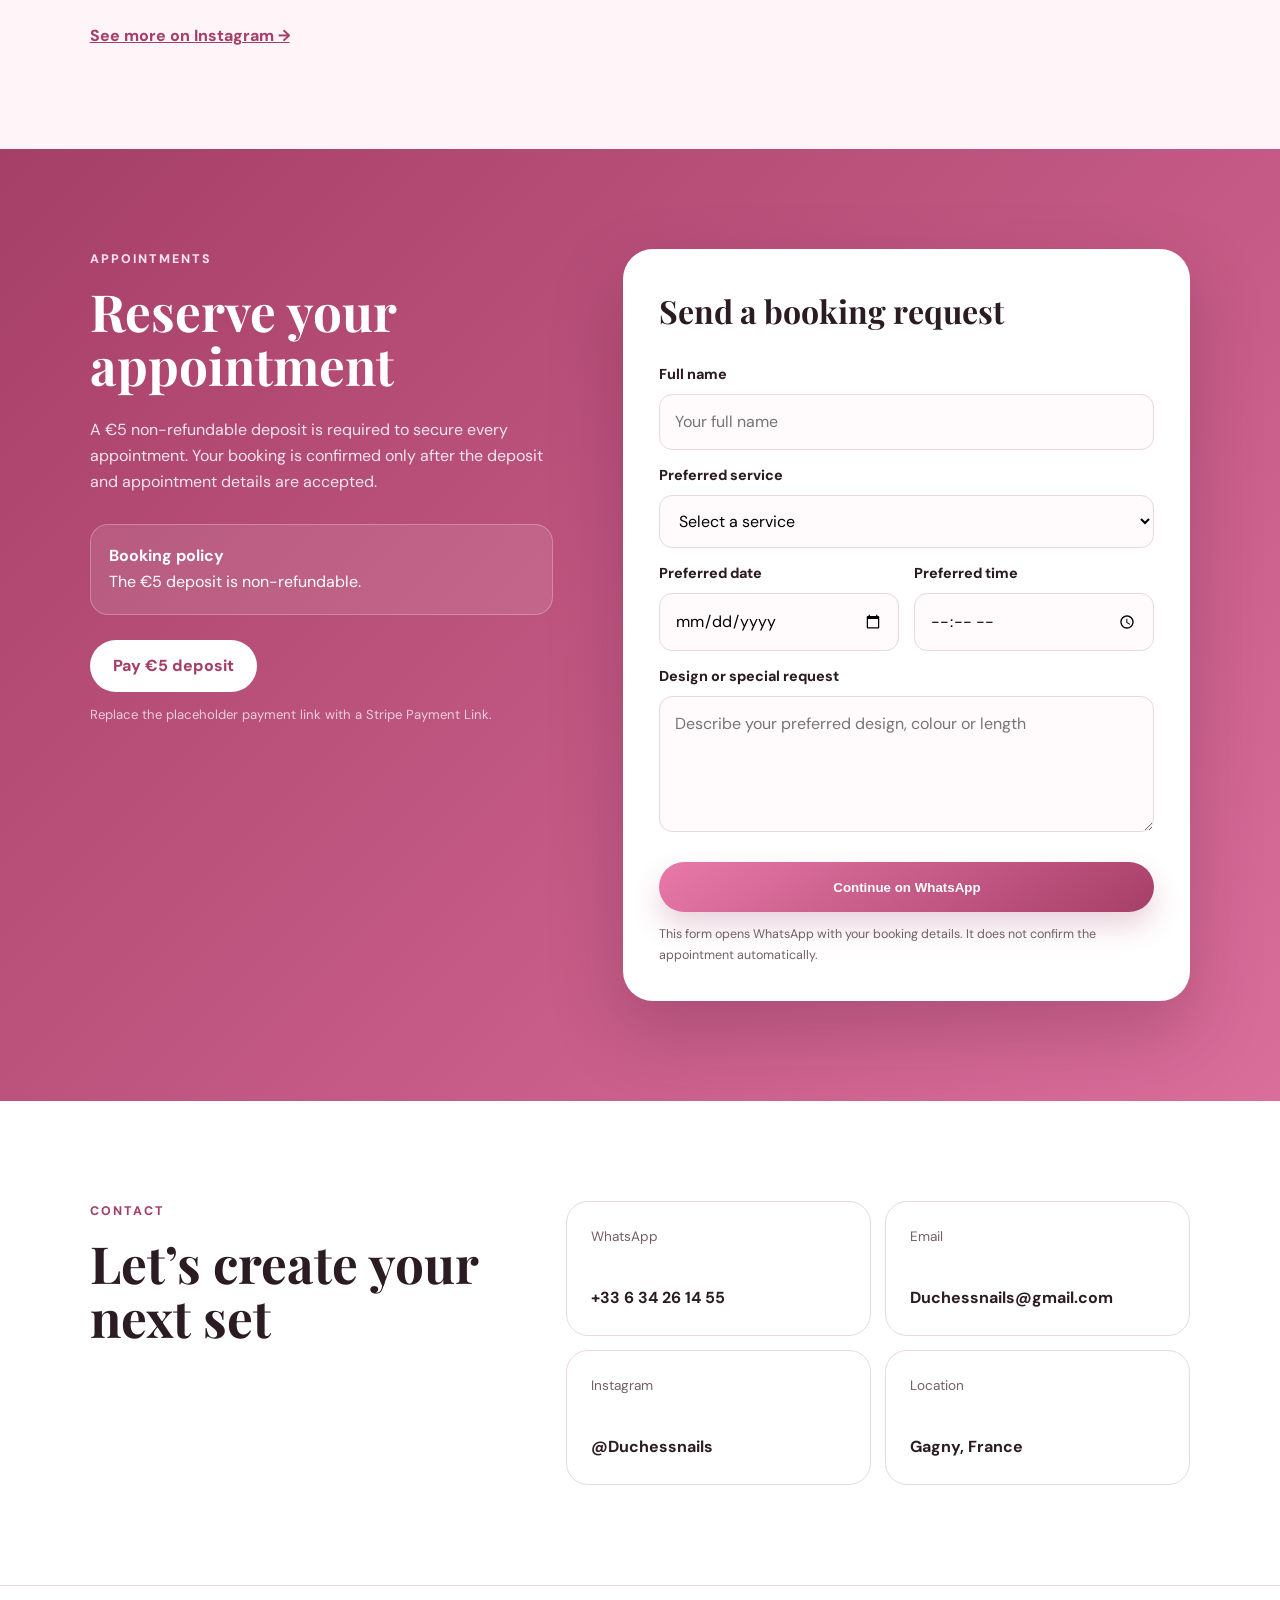
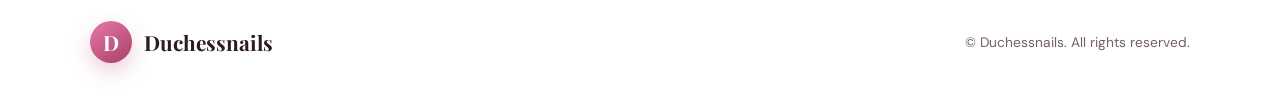
==== commit 2c74e77a: "Update index.html" ====
--- a/index.html
+++ b/index.html
@@ -36,11 +36,11 @@
 <section class="section" id="services">
   <div class="section-heading"><p class="eyebrow">Our services</p><h2>Choose your next look</h2><p>Final pricing is confirmed before your appointment based on length, design and service type.</p></div>
   <div class="service-grid">
-    <article class="service-card"><span>01</span><h3>Gel manicure</h3><p>A clean, glossy and long-lasting finish for natural nails.</p></article>
+    <article class="service-card"><span>01</span><h3>Gel manicure & extensions</h3><p>A clean, glossy and long-lasting finish for natural nails.</p></article>
     <article class="service-card"><span>02</span><h3>Acrylic nails</h3><p>Strong, stylish extensions shaped and finished to suit your look.</p></article>
-    <article class="service-card"><span>03</span><h3>Gel extensions</h3><p>Lightweight extensions with a smooth, natural-looking finish.</p></article>
+    <article class="service-card"><span>03</span><h3>Gel polishing </h3><p>Lightweight extensions with a smooth, natural-looking finish.</p></article>
     <article class="service-card"><span>04</span><h3>Nail art</h3><p>Custom details, patterns, colours and creative statement designs.</p></article>
-    <article class="service-card"><span>05</span><h3>French tips</h3><p>Classic or modern French styles with your preferred shape and colour.</p></article>
+    <article class="service-card"><span>05</span><h3>Pedicure</h3><p>Classic or modern French styles with your preferred shape and colour.</p></article>
     <article class="service-card"><span>06</span><h3>Removal & repair</h3><p>Careful removal, maintenance and repair of damaged nails.</p></article>
   </div>
 </section>
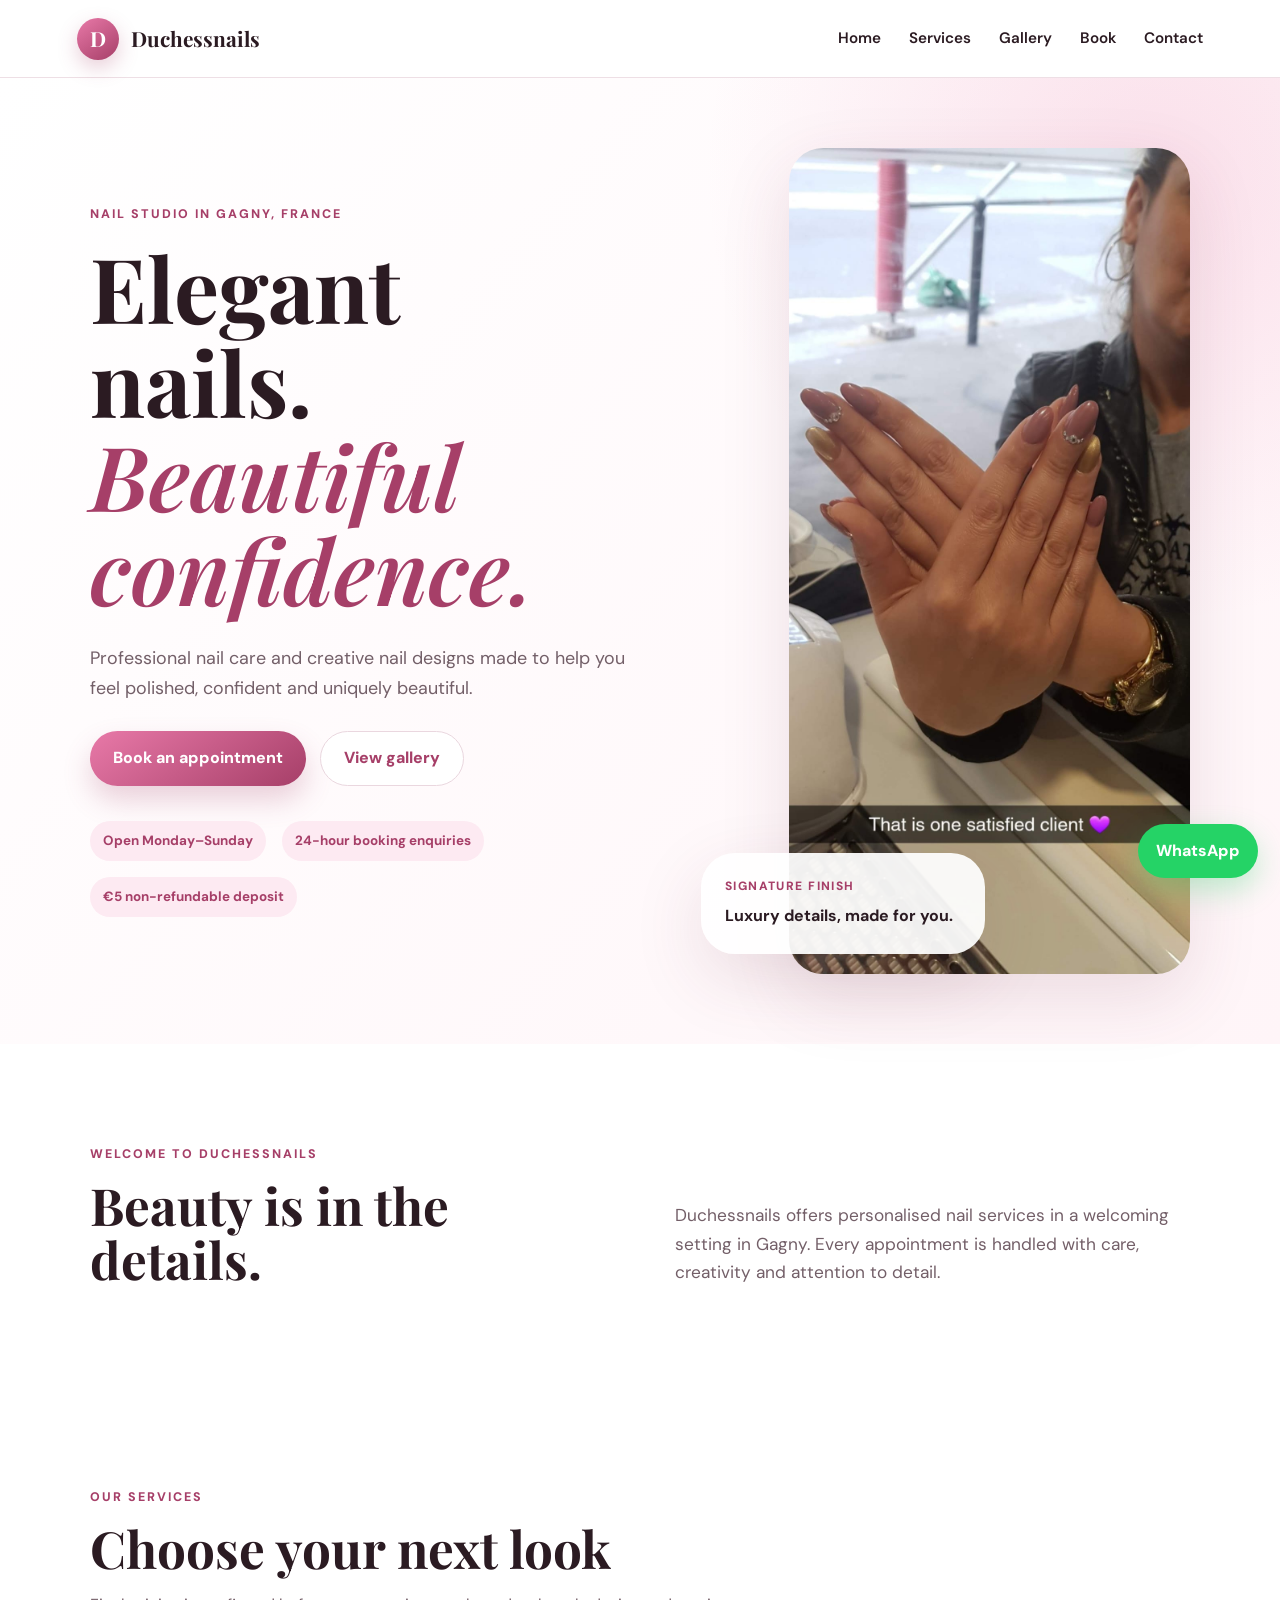
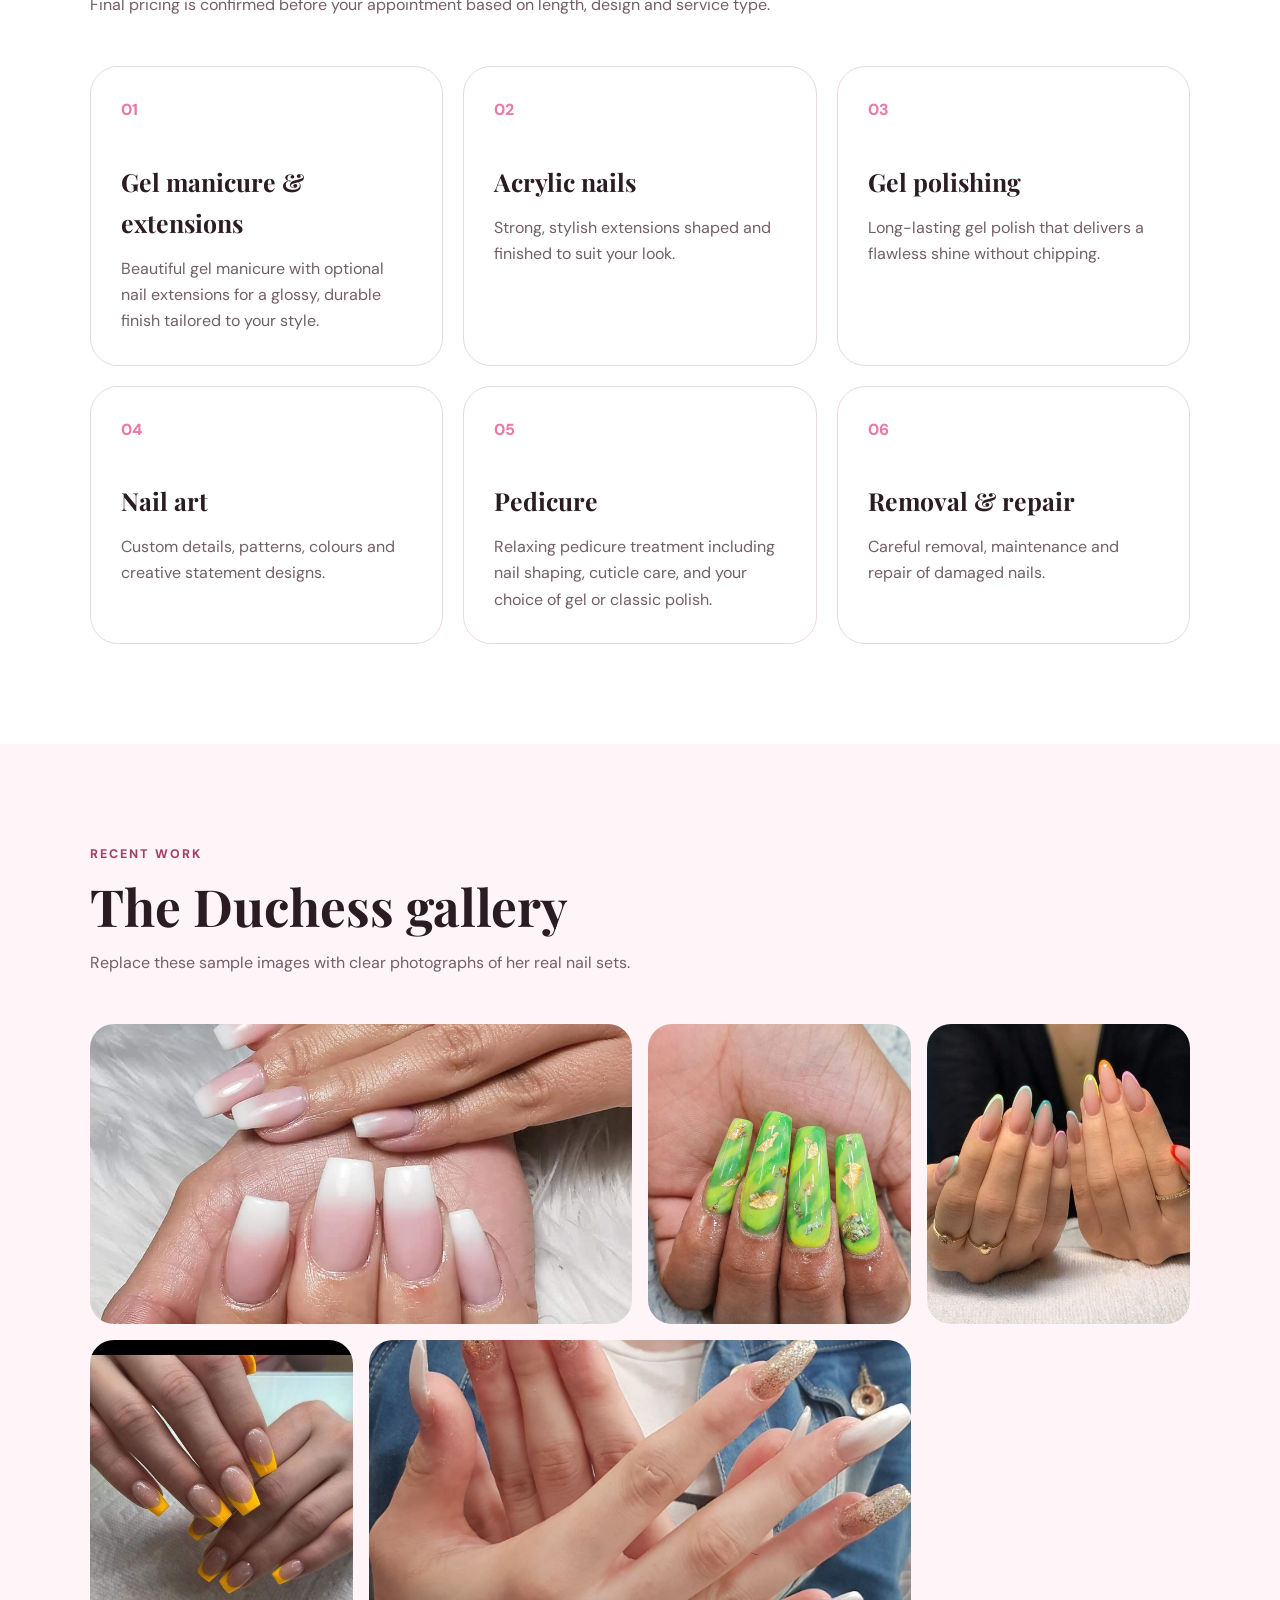
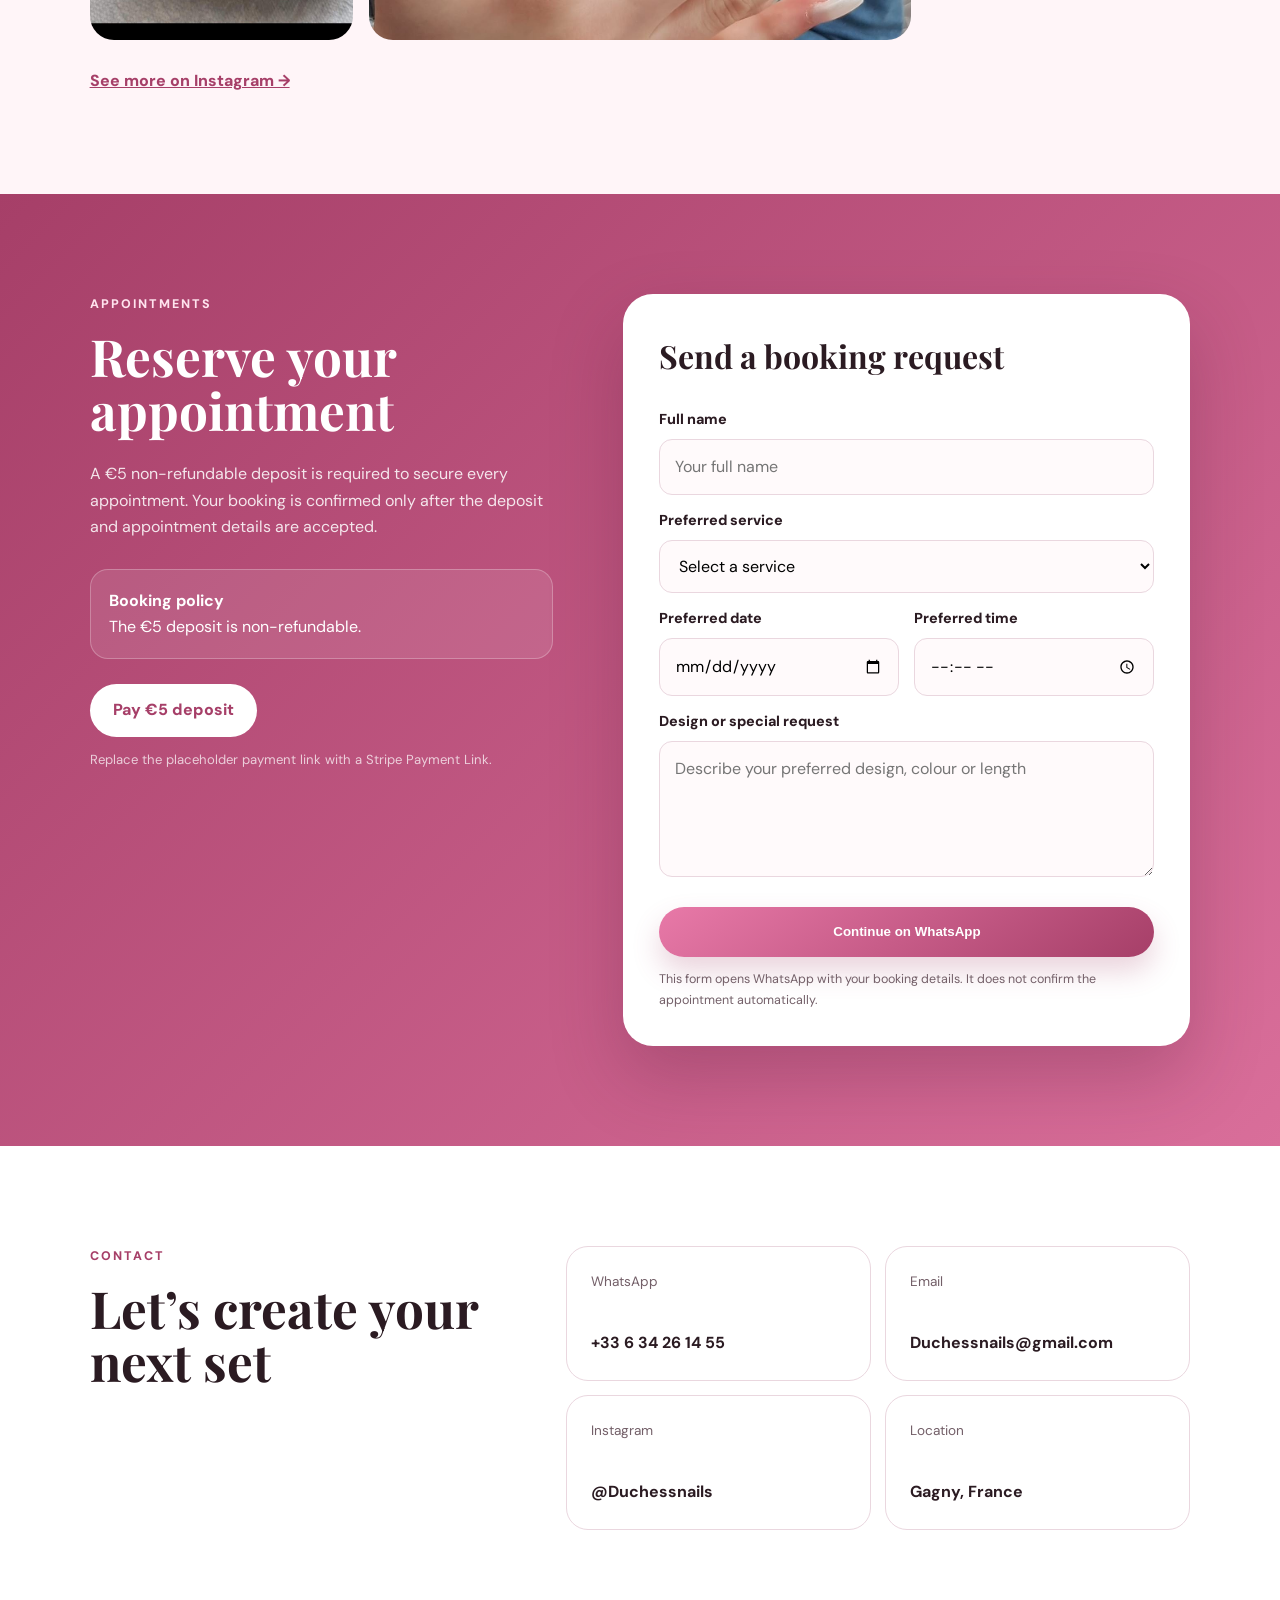
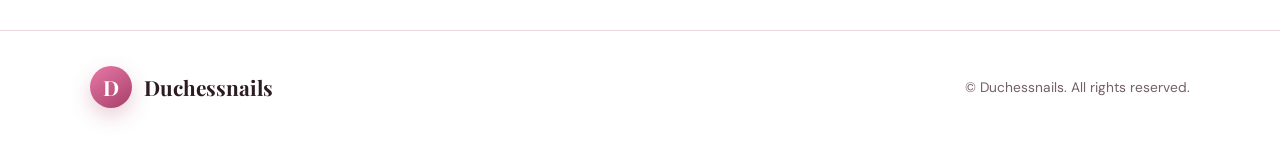
==== commit 8d9b804d: "Enhance service descriptions in index.html Updated service descriptions for clarity and detail." ====
--- a/index.html
+++ b/index.html
@@ -36,11 +36,11 @@
 <section class="section" id="services">
   <div class="section-heading"><p class="eyebrow">Our services</p><h2>Choose your next look</h2><p>Final pricing is confirmed before your appointment based on length, design and service type.</p></div>
   <div class="service-grid">
-    <article class="service-card"><span>01</span><h3>Gel manicure & extensions</h3><p>A clean, glossy and long-lasting finish for natural nails.</p></article>
+    <article class="service-card"><span>01</span><h3>Gel manicure & extensions</h3><p>Beautiful gel manicure with optional nail extensions for a glossy, durable finish tailored to your style.</p></article>
     <article class="service-card"><span>02</span><h3>Acrylic nails</h3><p>Strong, stylish extensions shaped and finished to suit your look.</p></article>
-    <article class="service-card"><span>03</span><h3>Gel polishing </h3><p>Lightweight extensions with a smooth, natural-looking finish.</p></article>
+    <article class="service-card"><span>03</span><h3>Gel polishing </h3><p>Long-lasting gel polish that delivers a flawless shine without chipping.</p></article>
     <article class="service-card"><span>04</span><h3>Nail art</h3><p>Custom details, patterns, colours and creative statement designs.</p></article>
-    <article class="service-card"><span>05</span><h3>Pedicure</h3><p>Classic or modern French styles with your preferred shape and colour.</p></article>
+    <article class="service-card"><span>05</span><h3>Pedicure</h3><p>Relaxing pedicure treatment including nail shaping, cuticle care, and your choice of gel or classic polish.</p></article>
     <article class="service-card"><span>06</span><h3>Removal & repair</h3><p>Careful removal, maintenance and repair of damaged nails.</p></article>
   </div>
 </section>
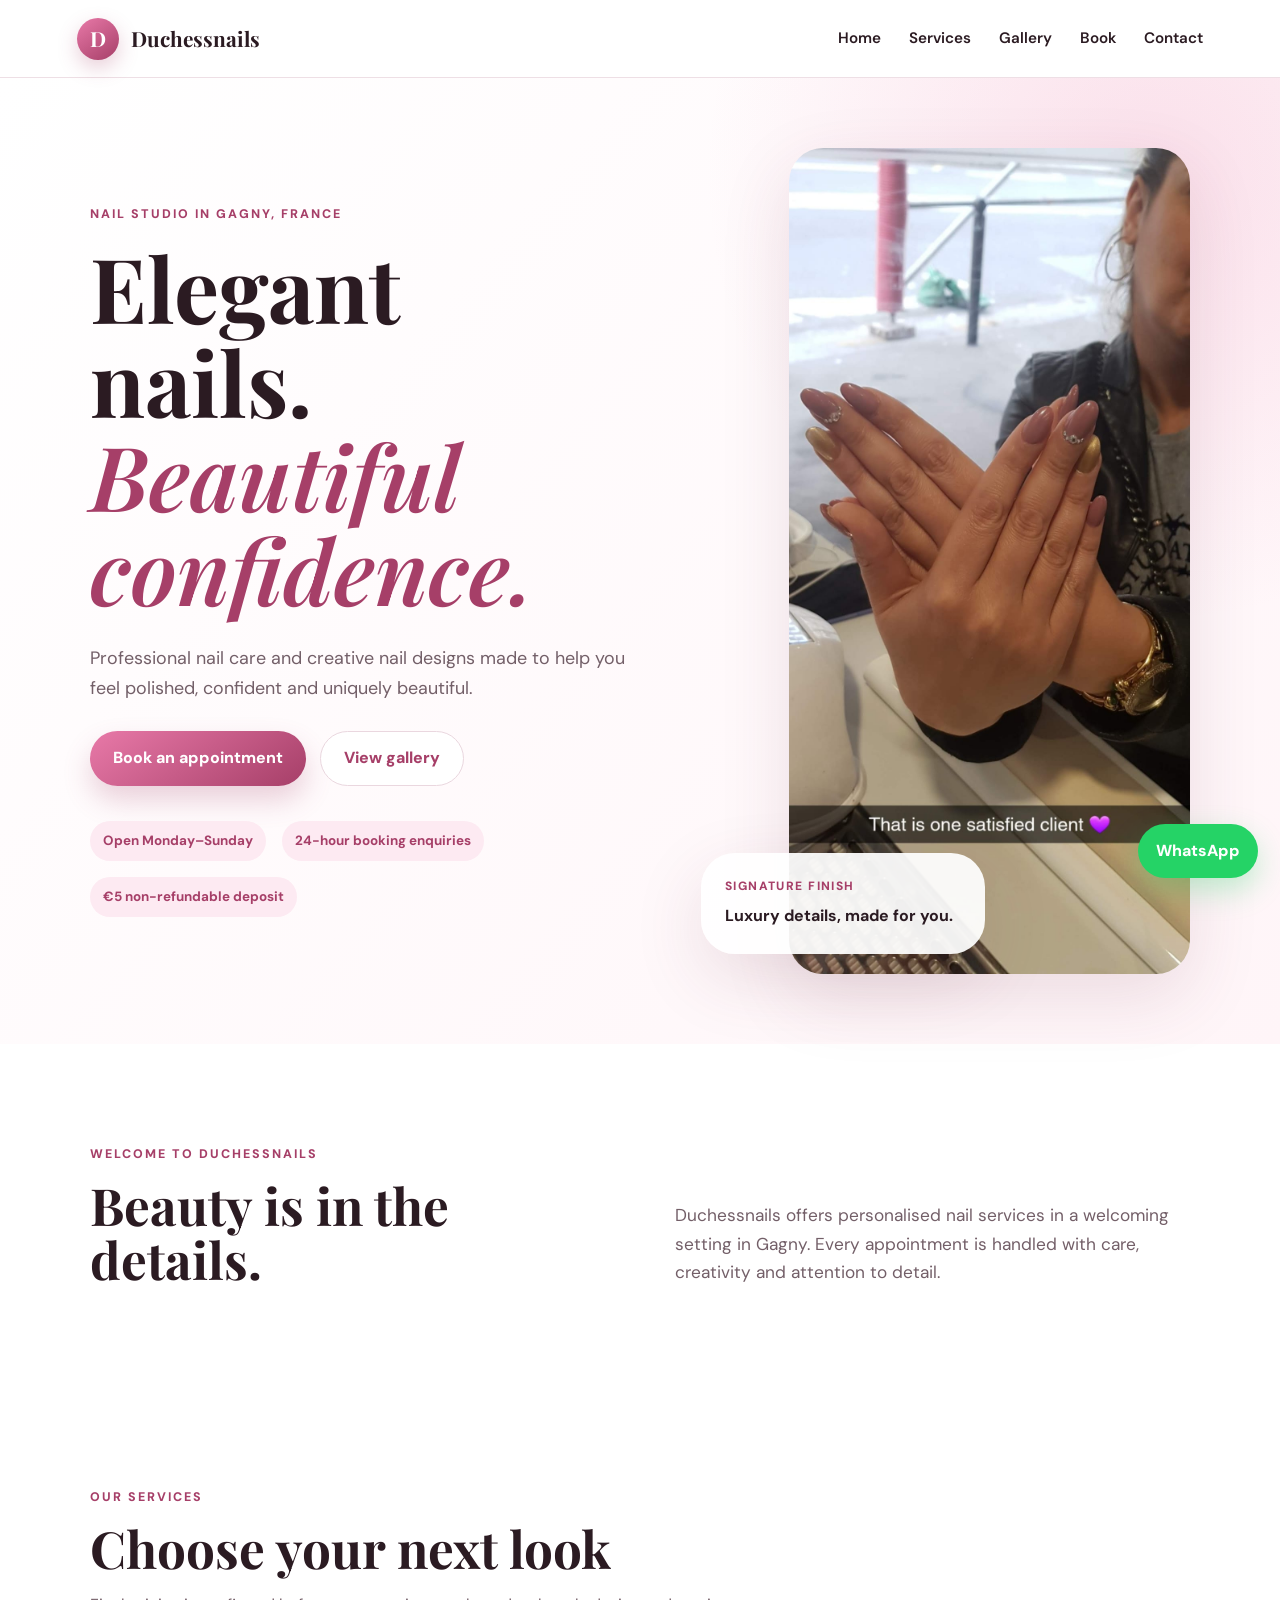
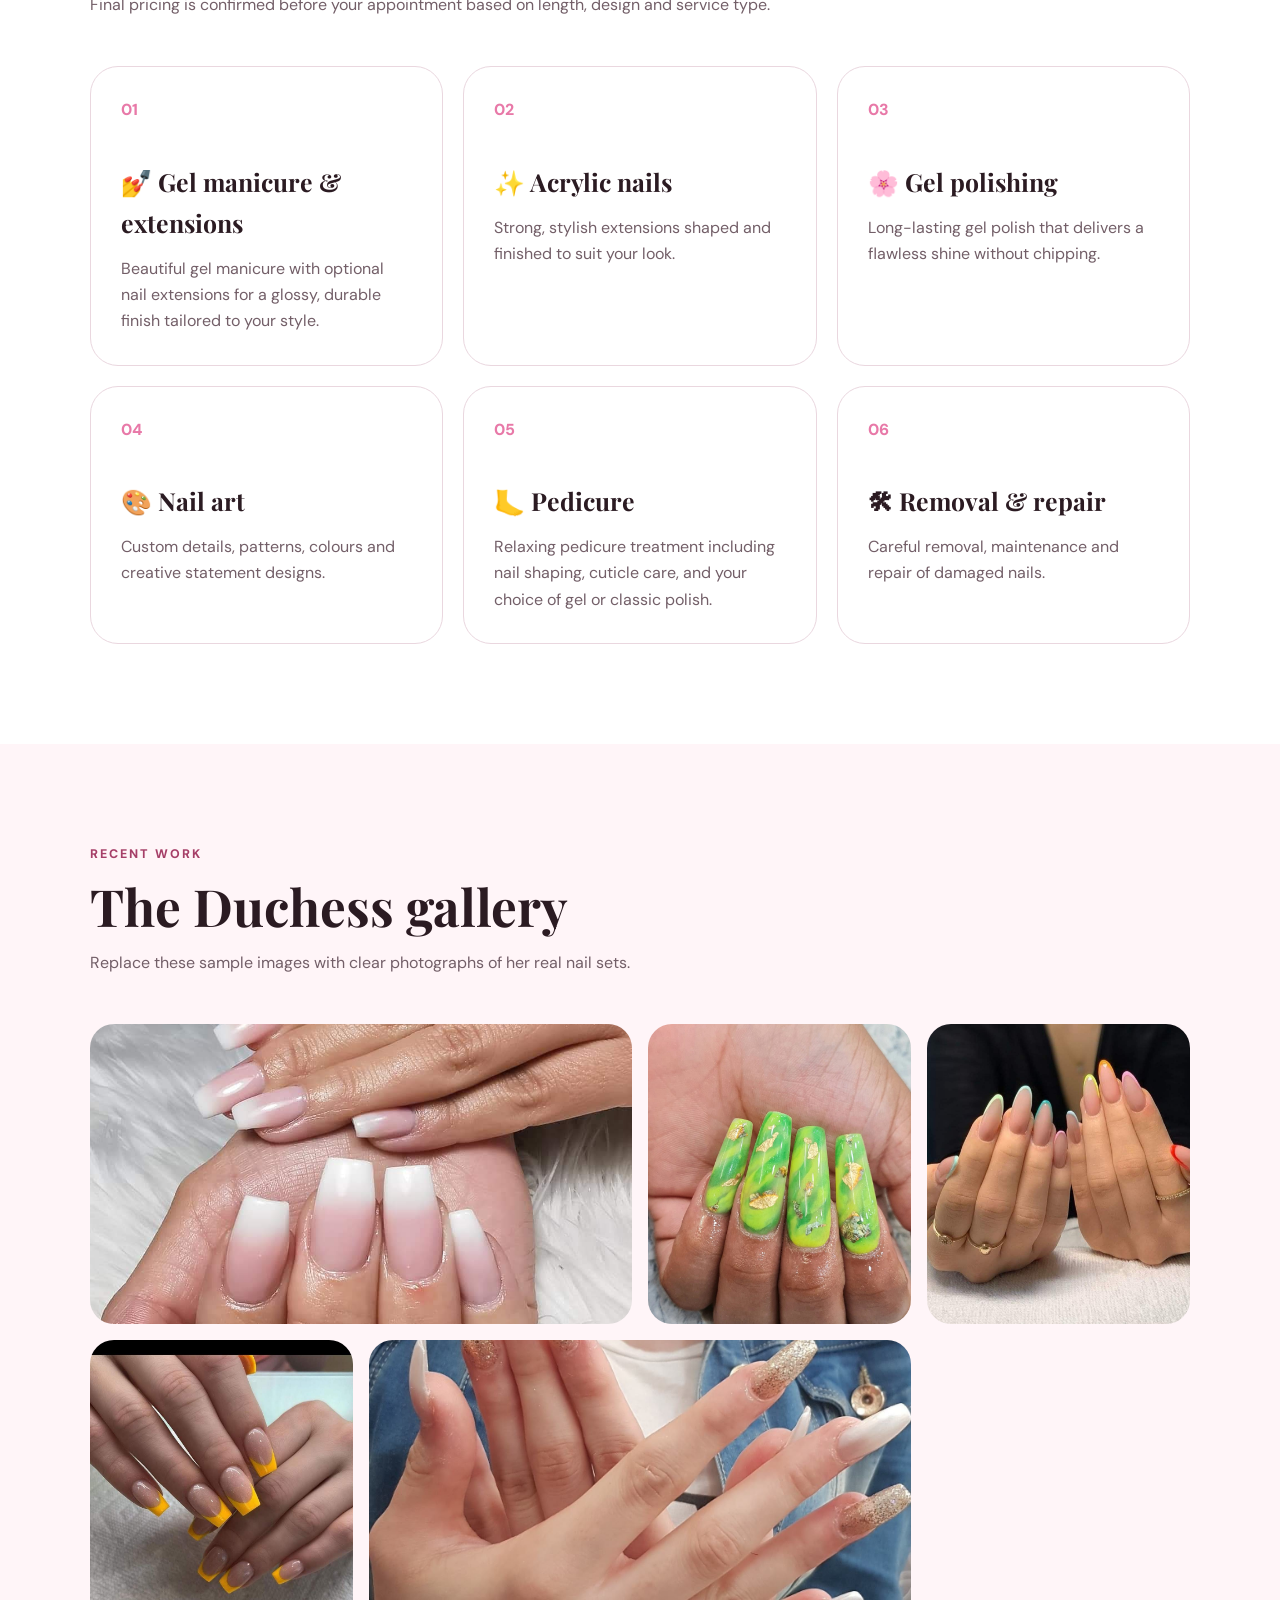
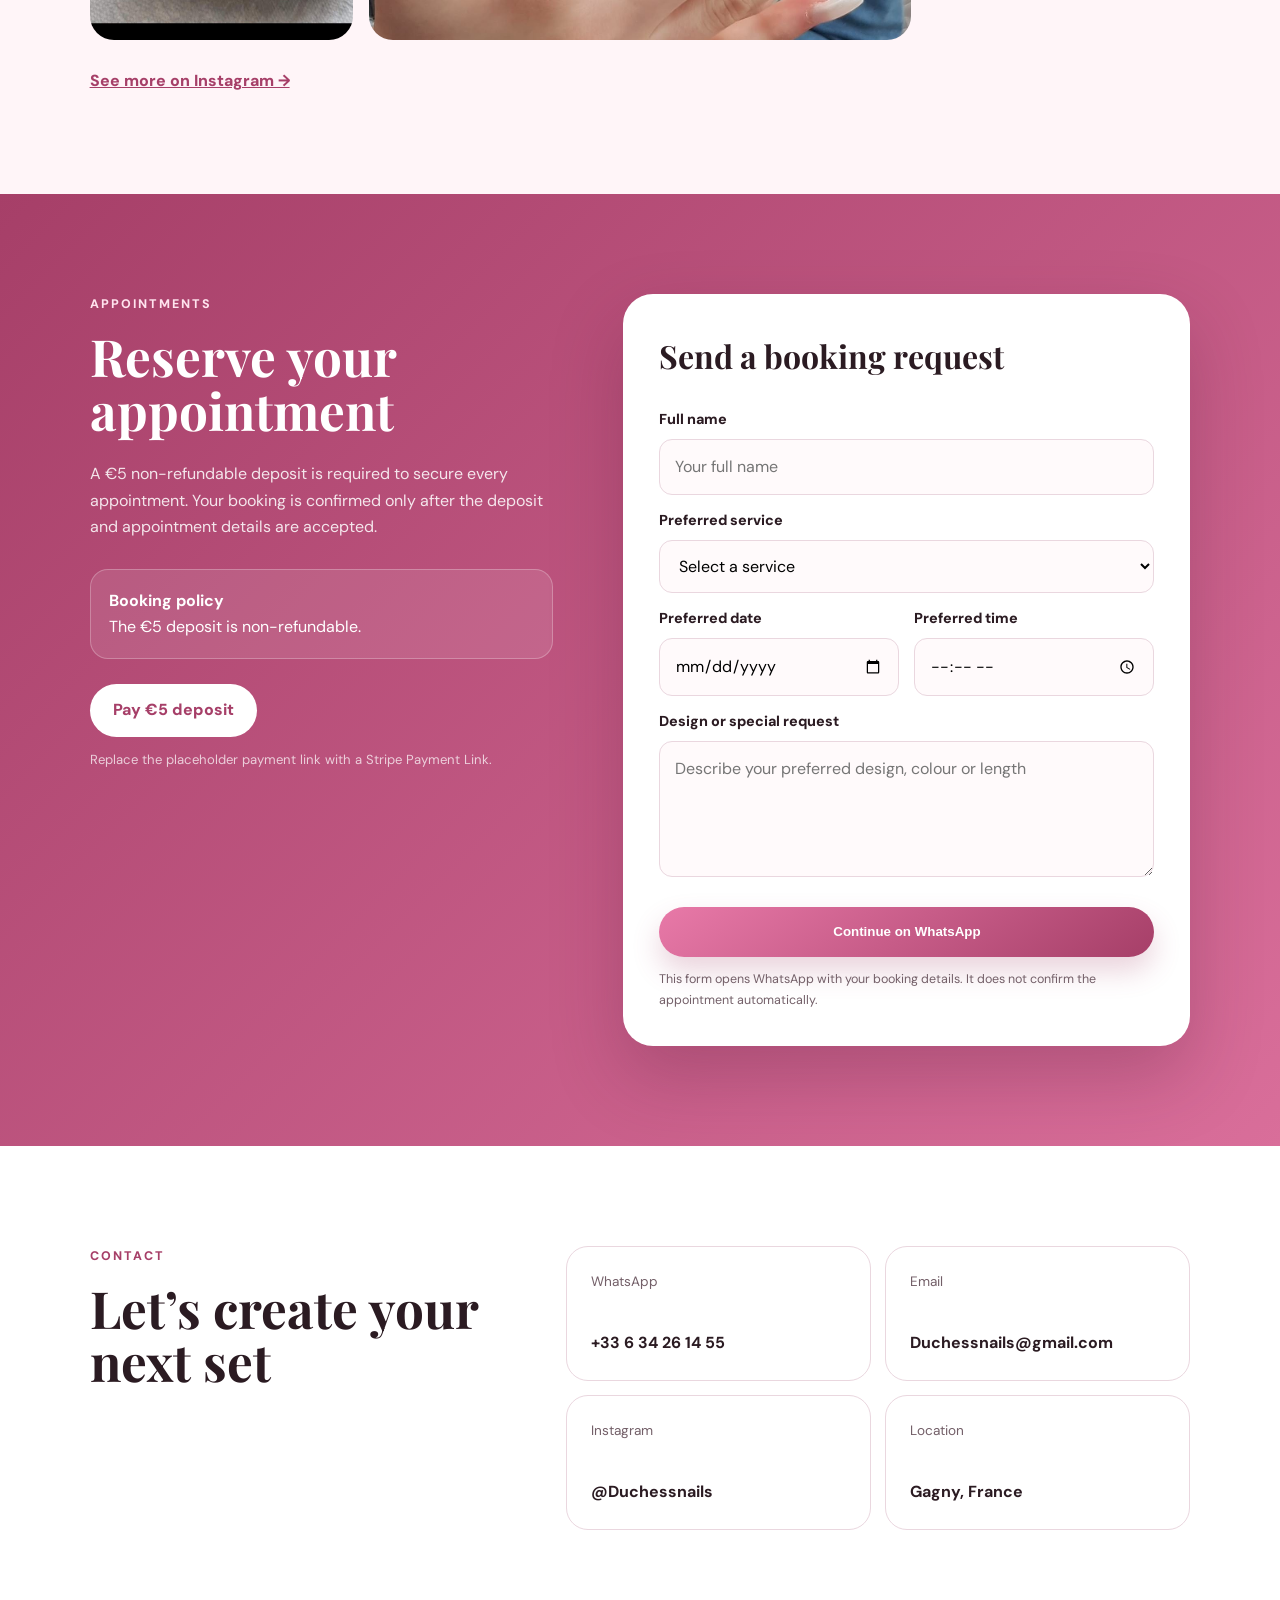
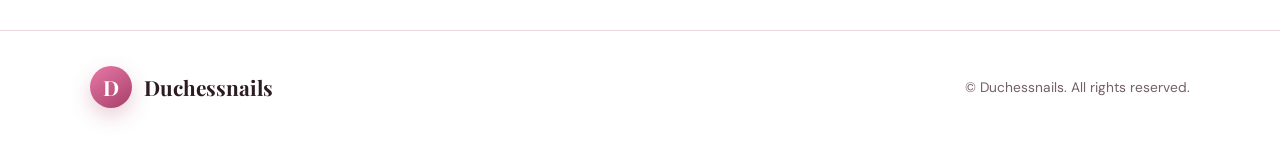
==== commit 6fdf201d: "Update index.html" ====
--- a/index.html
+++ b/index.html
@@ -36,12 +36,12 @@
 <section class="section" id="services">
   <div class="section-heading"><p class="eyebrow">Our services</p><h2>Choose your next look</h2><p>Final pricing is confirmed before your appointment based on length, design and service type.</p></div>
   <div class="service-grid">
-    <article class="service-card"><span>01</span><h3>Gel manicure & extensions</h3><p>Beautiful gel manicure with optional nail extensions for a glossy, durable finish tailored to your style.</p></article>
-    <article class="service-card"><span>02</span><h3>Acrylic nails</h3><p>Strong, stylish extensions shaped and finished to suit your look.</p></article>
-    <article class="service-card"><span>03</span><h3>Gel polishing </h3><p>Long-lasting gel polish that delivers a flawless shine without chipping.</p></article>
-    <article class="service-card"><span>04</span><h3>Nail art</h3><p>Custom details, patterns, colours and creative statement designs.</p></article>
-    <article class="service-card"><span>05</span><h3>Pedicure</h3><p>Relaxing pedicure treatment including nail shaping, cuticle care, and your choice of gel or classic polish.</p></article>
-    <article class="service-card"><span>06</span><h3>Removal & repair</h3><p>Careful removal, maintenance and repair of damaged nails.</p></article>
+    <article class="service-card"><span>01</span><h3>💅 Gel manicure & extensions</h3><p>Beautiful gel manicure with optional nail extensions for a glossy, durable finish tailored to your style.</p></article>
+    <article class="service-card"><span>02</span><h3>✨ Acrylic nails</h3><p>Strong, stylish extensions shaped and finished to suit your look.</p></article>
+    <article class="service-card"><span>03</span><h3>🌸 Gel polishing </h3><p>Long-lasting gel polish that delivers a flawless shine without chipping.</p></article>
+    <article class="service-card"><span>04</span><h3>🎨 Nail art</h3><p>Custom details, patterns, colours and creative statement designs.</p></article>
+    <article class="service-card"><span>05</span><h3>🦶 Pedicure</h3><p>Relaxing pedicure treatment including nail shaping, cuticle care, and your choice of gel or classic polish.</p></article>
+    <article class="service-card"><span>06</span><h3>🛠 Removal & repair</h3><p>Careful removal, maintenance and repair of damaged nails.</p></article>
   </div>
 </section>
 <section class="section gallery-section" id="gallery">
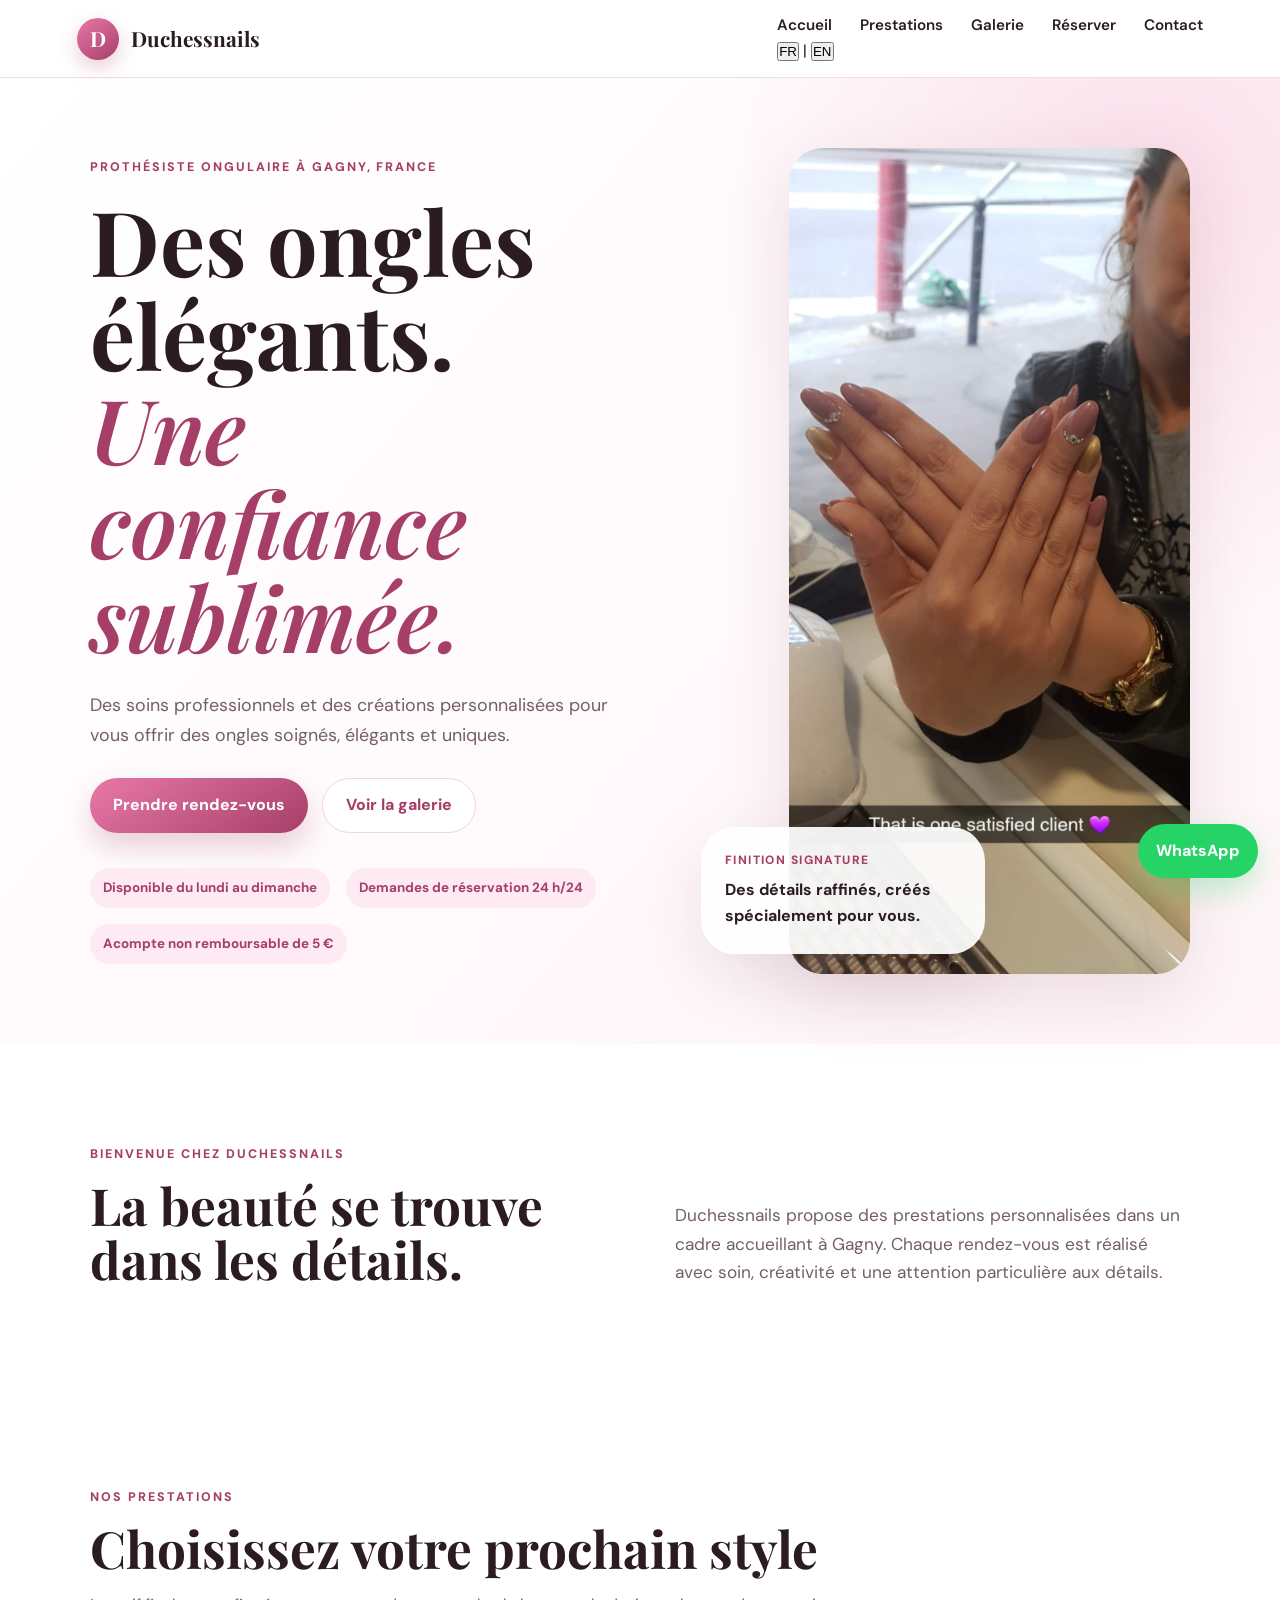
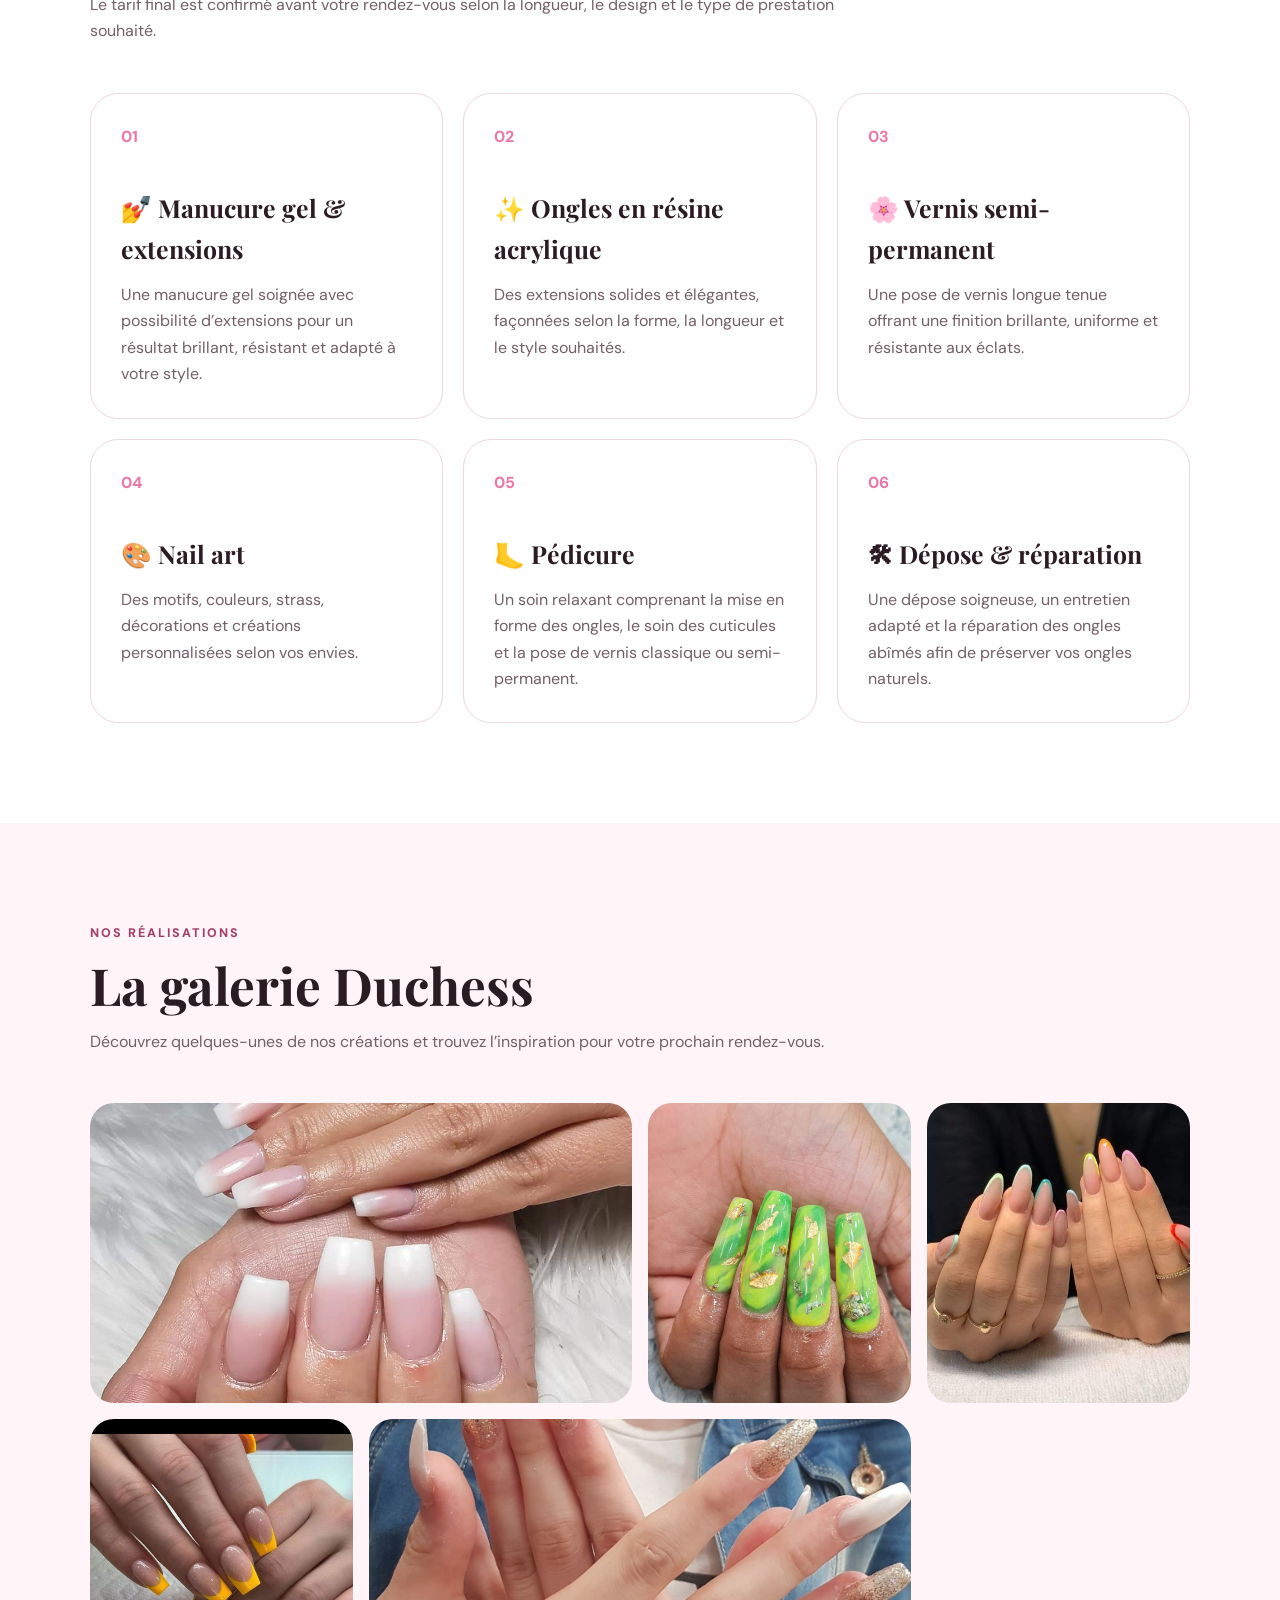
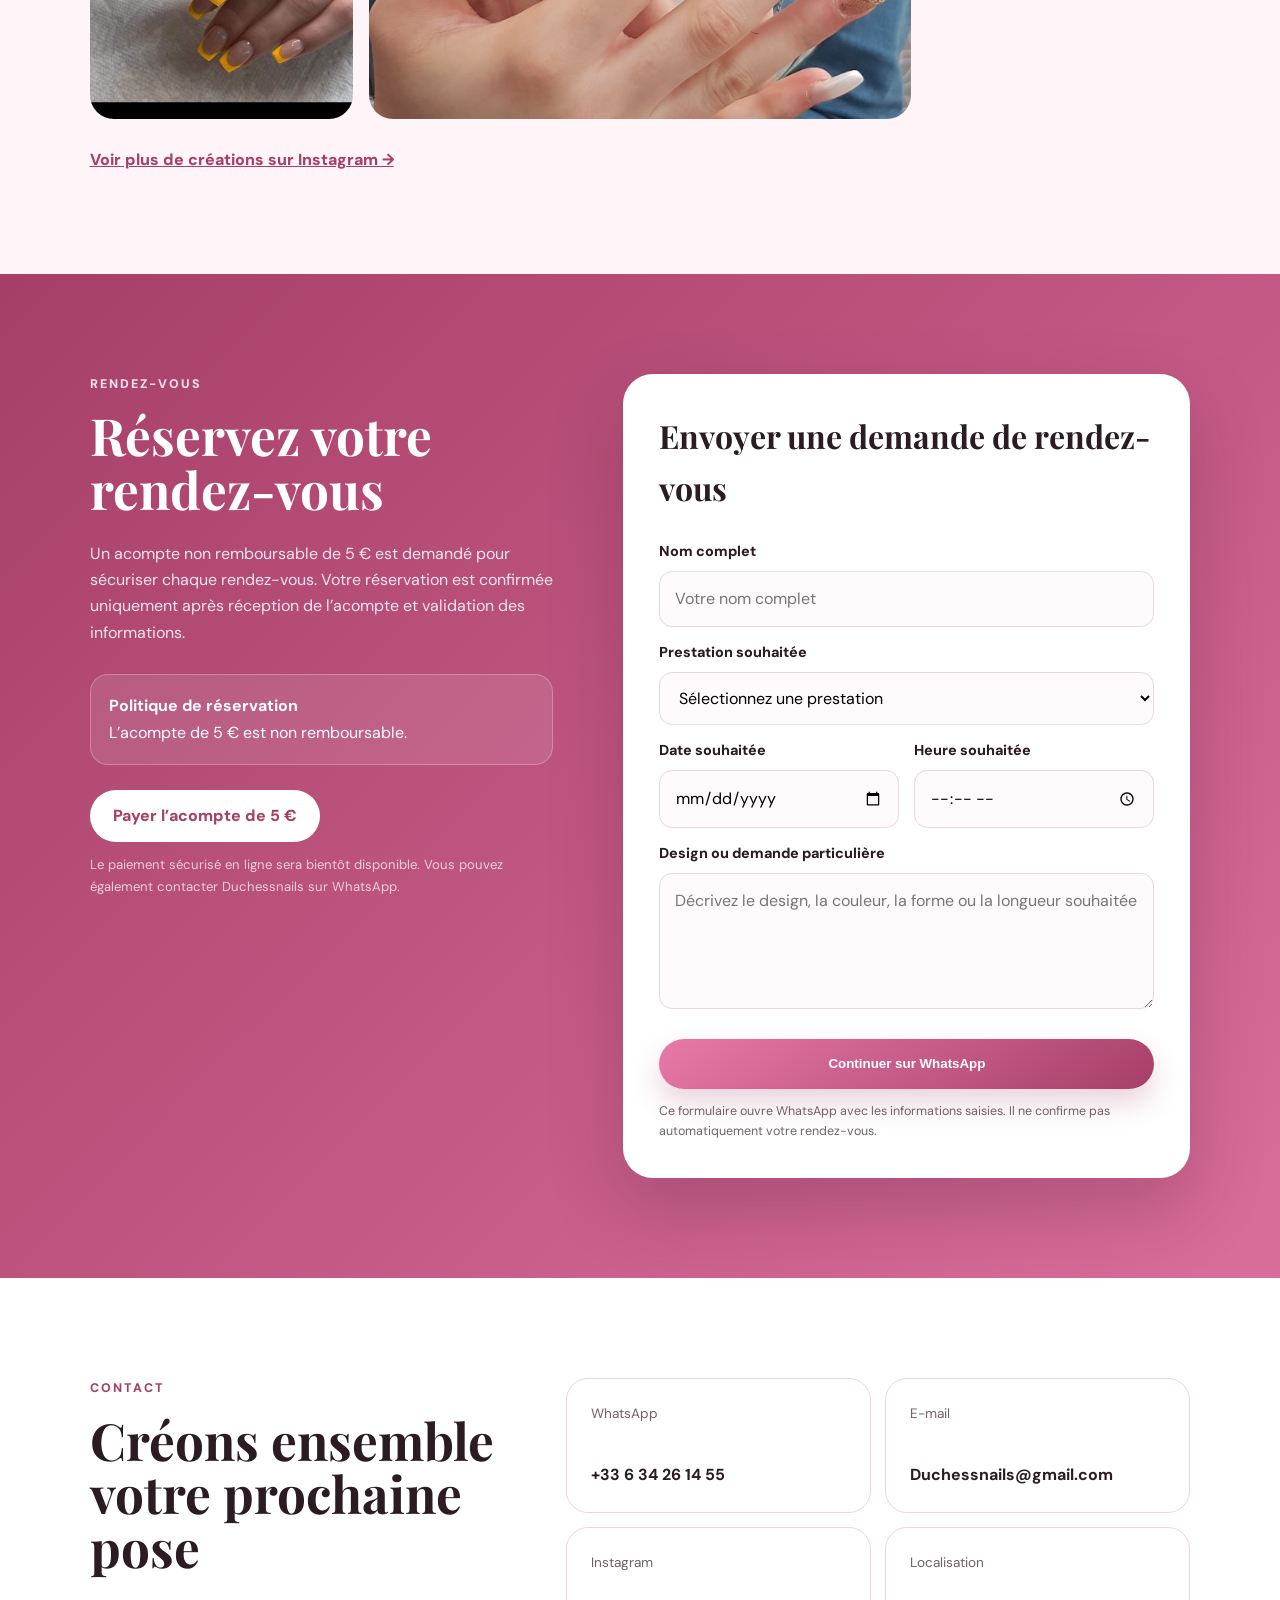
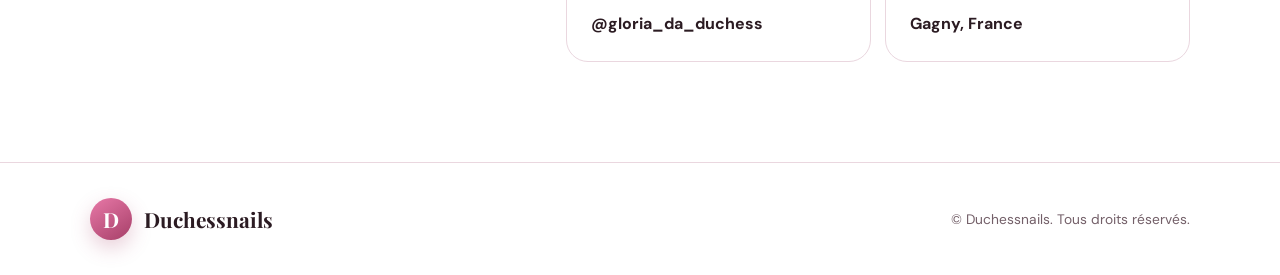
==== commit d17a25ad: "Update index.html" ====
--- a/index.html
+++ b/index.html
@@ -1,91 +1,973 @@
 <!DOCTYPE html>
-<html lang="en">
+<html lang="fr">
 <head>
   <meta charset="UTF-8">
+
   <meta name="viewport" content="width=device-width, initial-scale=1.0">
-  <meta name="description" content="Duchessnails — professional nail services in Gagny, France.">
-  <title>Duchessnails | Nail Studio in Gagny</title>
+
+  <meta
+    id="metaDescription"
+    name="description"
+    content="Duchessnails — prestations professionnelles d’onglerie à Gagny, France."
+    data-fr="Duchessnails — prestations professionnelles d’onglerie à Gagny, France."
+    data-en="Duchessnails — professional nail services in Gagny, France."
+  >
+
+  <title>Duchessnails | Prothésiste ongulaire à Gagny</title>
+
   <link rel="preconnect" href="https://fonts.googleapis.com">
+
   <link rel="preconnect" href="https://fonts.gstatic.com" crossorigin>
-  <link href="https://fonts.googleapis.com/css2?family=DM+Sans:wght@400;500;600;700&family=Playfair+Display:wght@600;700&display=swap" rel="stylesheet">
+
+  <link
+    href="https://fonts.googleapis.com/css2?family=DM+Sans:wght@400;500;600;700&family=Playfair+Display:wght@600;700&display=swap"
+    rel="stylesheet"
+  >
+
   <link rel="stylesheet" href="style.css">
 </head>
+
 <body>
-<header class="site-header">
-  <a class="brand" href="#home"><span class="brand-mark">D</span><span>Duchessnails</span></a>
-  <button class="menu-button" type="button" aria-label="Open navigation" aria-expanded="false"><span></span><span></span><span></span></button>
-  <nav class="main-nav">
-    <a href="#home">Home</a><a href="#services">Services</a><a href="#gallery">Gallery</a><a href="#booking">Book</a><a href="#contact">Contact</a>
-  </nav>
-</header>
-<main>
-<section class="hero" id="home">
-  <div class="hero-copy">
-    <p class="eyebrow">Nail studio in Gagny, France</p>
-    <h1>Elegant nails.<br><em>Beautiful confidence.</em></h1>
-    <p class="hero-text">Professional nail care and creative nail designs made to help you feel polished, confident and uniquely beautiful.</p>
-    <div class="hero-actions"><a class="button primary" href="#booking">Book an appointment</a><a class="button secondary" href="#gallery">View gallery</a></div>
-    <div class="hero-meta"><span>Open Monday–Sunday</span><span>24-hour booking enquiries</span><span>€5 non-refundable deposit</span></div>
-  </div>
-  <div class="hero-visual">
-    <div class="hero-card hero-card-large"><img src="images/hero.jpeg" alt="Featured Duchessnails nail design"></div>
-    <div class="hero-card hero-card-small"><span class="mini-label">Signature finish</span><strong>Luxury details, made for you.</strong></div>
-  </div>
-</section>
-<section class="section intro"><div><p class="eyebrow">Welcome to Duchessnails</p><h2>Beauty is in the details.</h2></div><p>Duchessnails offers personalised nail services in a welcoming setting in Gagny. Every appointment is handled with care, creativity and attention to detail.</p></section>
-<section class="section" id="services">
-  <div class="section-heading"><p class="eyebrow">Our services</p><h2>Choose your next look</h2><p>Final pricing is confirmed before your appointment based on length, design and service type.</p></div>
-  <div class="service-grid">
-    <article class="service-card"><span>01</span><h3>💅 Gel manicure & extensions</h3><p>Beautiful gel manicure with optional nail extensions for a glossy, durable finish tailored to your style.</p></article>
-    <article class="service-card"><span>02</span><h3>✨ Acrylic nails</h3><p>Strong, stylish extensions shaped and finished to suit your look.</p></article>
-    <article class="service-card"><span>03</span><h3>🌸 Gel polishing </h3><p>Long-lasting gel polish that delivers a flawless shine without chipping.</p></article>
-    <article class="service-card"><span>04</span><h3>🎨 Nail art</h3><p>Custom details, patterns, colours and creative statement designs.</p></article>
-    <article class="service-card"><span>05</span><h3>🦶 Pedicure</h3><p>Relaxing pedicure treatment including nail shaping, cuticle care, and your choice of gel or classic polish.</p></article>
-    <article class="service-card"><span>06</span><h3>🛠 Removal & repair</h3><p>Careful removal, maintenance and repair of damaged nails.</p></article>
-  </div>
-</section>
-<section class="section gallery-section" id="gallery">
-  <div class="section-heading"><p class="eyebrow">Recent work</p><h2>The Duchess gallery</h2><p>Replace these sample images with clear photographs of her real nail sets.</p></div>
-  <div class="gallery-grid">
-    <figure class="gallery-item gallery-wide"><img src="images/gallery-1.jpeg" alt="Duchessnails nail design 1"></figure>
-    <figure class="gallery-item"><img src="images/gallery-2.jpeg" alt="Duchessnails nail design 2"></figure>
-    <figure class="gallery-item"><img src="images/gallery-3.jpeg" alt="Duchessnails nail design 3"></figure>
-    <figure class="gallery-item"><img src="images/gallery-4.jpeg" alt="Duchessnails nail design 4"></figure>
-    <figure class="gallery-item gallery-wide"><img src="images/gallery-5.jpeg" alt="Duchessnails nail design 5"></figure>
-  </div>
-  <a class="text-link" href="https://instagram.com/gloria_da_duchess" target="_blank" rel="noopener">See more on Instagram →</a>
-</section>
-<section class="booking-section" id="booking">
-  <div class="booking-copy">
-    <p class="eyebrow light">Appointments</p><h2>Reserve your appointment</h2>
-    <p>A €5 non-refundable deposit is required to secure every appointment. Your booking is confirmed only after the deposit and appointment details are accepted.</p>
-    <div class="deposit-note"><strong>Booking policy</strong><span>The €5 deposit is non-refundable.</span></div>
-    <a class="button white" id="paymentLink" href="#">Pay €5 deposit</a>
-    <p class="payment-help">Replace the placeholder payment link with a Stripe Payment Link.</p>
-  </div>
-  <form class="booking-form" id="bookingForm">
-    <h3>Send a booking request</h3>
-    <label for="clientName">Full name</label><input id="clientName" type="text" required placeholder="Your full name">
-    <label for="service">Preferred service</label>
-    <select id="service" required><option value="">Select a service</option><option>Gel manicure</option><option>Acrylic nails</option><option>Gel extensions</option><option>Nail art</option><option>French tips</option><option>Removal or repair</option><option>Other / consultation</option></select>
-    <div class="form-row"><div><label for="date">Preferred date</label><input id="date" type="date" required></div><div><label for="time">Preferred time</label><input id="time" type="time" required></div></div>
-    <label for="notes">Design or special request</label><textarea id="notes" rows="4" placeholder="Describe your preferred design, colour or length"></textarea>
-    <button class="button primary full" type="submit">Continue on WhatsApp</button>
-    <p class="form-note">This form opens WhatsApp with your booking details. It does not confirm the appointment automatically.</p>
-  </form>
-</section>
-<section class="section contact-section" id="contact">
-  <div><p class="eyebrow">Contact</p><h2>Let’s create your next set</h2></div>
-  <div class="contact-grid">
-    <a href="https://wa.me/33634261455" target="_blank" rel="noopener"><span>WhatsApp</span><strong>+33 6 34 26 14 55</strong></a>
-    <a href="mailto:Duchessnails@gmail.com"><span>Email</span><strong>Duchessnails@gmail.com</strong></a>
-    <a href="https://instagram.com/Duchessnails" target="_blank" rel="noopener"><span>Instagram</span><strong>@Duchessnails</strong></a>
-    <div><span>Location</span><strong>Gagny, France</strong></div>
-  </div>
-</section>
-</main>
-<footer><a class="brand" href="#home"><span class="brand-mark">D</span><span>Duchessnails</span></a><p>© <span id="year"></span> Duchessnails. All rights reserved.</p></footer>
-<a class="floating-whatsapp" href="https://wa.me/33634261455" target="_blank" rel="noopener">WhatsApp</a>
-<script src="script.js"></script>
+
+  <!-- =========================
+       HEADER
+  ========================== -->
+
+  <header class="site-header">
+
+    <a
+      class="brand"
+      href="#home"
+      aria-label="Accueil Duchessnails"
+    >
+      <span class="brand-mark">D</span>
+      <span>Duchessnails</span>
+    </a>
+
+    <button
+      class="menu-button"
+      type="button"
+      aria-label="Ouvrir le menu"
+      aria-expanded="false"
+    >
+      <span></span>
+      <span></span>
+      <span></span>
+    </button>
+
+    <div class="header-right">
+
+      <nav
+        class="main-nav"
+        aria-label="Navigation principale"
+      >
+
+        <a
+          href="#home"
+          data-fr="Accueil"
+          data-en="Home"
+        >
+          Accueil
+        </a>
+
+        <a
+          href="#services"
+          data-fr="Prestations"
+          data-en="Services"
+        >
+          Prestations
+        </a>
+
+        <a
+          href="#gallery"
+          data-fr="Galerie"
+          data-en="Gallery"
+        >
+          Galerie
+        </a>
+
+        <a
+          href="#booking"
+          data-fr="Réserver"
+          data-en="Book"
+        >
+          Réserver
+        </a>
+
+        <a
+          href="#contact"
+          data-fr="Contact"
+          data-en="Contact"
+        >
+          Contact
+        </a>
+
+      </nav>
+
+      <!-- LANGUAGE SWITCH -->
+
+      <div
+        class="language-switcher"
+        aria-label="Choisir la langue"
+      >
+
+        <button
+          type="button"
+          class="language-button active"
+          data-language="fr"
+          aria-label="Afficher le site en français"
+        >
+          FR
+        </button>
+
+        <span>|</span>
+
+        <button
+          type="button"
+          class="language-button"
+          data-language="en"
+          aria-label="Display the website in English"
+        >
+          EN
+        </button>
+
+      </div>
+
+    </div>
+
+  </header>
+
+  <main>
+
+    <!-- =========================
+         HERO SECTION
+    ========================== -->
+
+    <section class="hero" id="home">
+
+      <div class="hero-copy">
+
+        <p
+          class="eyebrow"
+          data-fr="Prothésiste ongulaire à Gagny, France"
+          data-en="Nail studio in Gagny, France"
+        >
+          Prothésiste ongulaire à Gagny, France
+        </p>
+
+        <h1>
+
+          <span
+            data-fr="Des ongles élégants."
+            data-en="Elegant nails."
+          >
+            Des ongles élégants.
+          </span>
+
+          <br>
+
+          <em
+            data-fr="Une confiance sublimée."
+            data-en="Beautiful confidence."
+          >
+            Une confiance sublimée.
+          </em>
+
+        </h1>
+
+        <p
+          class="hero-text"
+          data-fr="Des soins professionnels et des créations personnalisées pour vous offrir des ongles soignés, élégants et uniques."
+          data-en="Professional nail care and creative nail designs made to help you feel polished, confident and uniquely beautiful."
+        >
+          Des soins professionnels et des créations personnalisées
+          pour vous offrir des ongles soignés, élégants et uniques.
+        </p>
+
+        <div class="hero-actions">
+
+          <a
+            class="button primary"
+            href="#booking"
+            data-fr="Prendre rendez-vous"
+            data-en="Book an appointment"
+          >
+            Prendre rendez-vous
+          </a>
+
+          <a
+            class="button secondary"
+            href="#gallery"
+            data-fr="Voir la galerie"
+            data-en="View gallery"
+          >
+            Voir la galerie
+          </a>
+
+        </div>
+
+        <div class="hero-meta">
+
+          <span
+            data-fr="Disponible du lundi au dimanche"
+            data-en="Open Monday–Sunday"
+          >
+            Disponible du lundi au dimanche
+          </span>
+
+          <span
+            data-fr="Demandes de réservation 24 h/24"
+            data-en="24-hour booking enquiries"
+          >
+            Demandes de réservation 24 h/24
+          </span>
+
+          <span
+            data-fr="Acompte non remboursable de 5 €"
+            data-en="€5 non-refundable deposit"
+          >
+            Acompte non remboursable de 5 €
+          </span>
+
+        </div>
+
+      </div>
+
+      <div class="hero-visual">
+
+        <div class="hero-card hero-card-large">
+
+          <img
+            src="images/hero.jpeg"
+            alt="Création ongulaire Duchessnails"
+            data-alt-fr="Création ongulaire réalisée par Duchessnails"
+            data-alt-en="Featured Duchessnails nail design"
+          >
+
+        </div>
+
+        <div class="hero-card hero-card-small">
+
+          <span
+            class="mini-label"
+            data-fr="Finition signature"
+            data-en="Signature finish"
+          >
+            Finition signature
+          </span>
+
+          <strong
+            data-fr="Des détails raffinés, créés spécialement pour vous."
+            data-en="Luxury details, made for you."
+          >
+            Des détails raffinés, créés spécialement pour vous.
+          </strong>
+
+        </div>
+
+      </div>
+
+    </section>
+
+    <!-- =========================
+         INTRODUCTION
+    ========================== -->
+
+    <section class="section intro">
+
+      <div>
+
+        <p
+          class="eyebrow"
+          data-fr="Bienvenue chez Duchessnails"
+          data-en="Welcome to Duchessnails"
+        >
+          Bienvenue chez Duchessnails
+        </p>
+
+        <h2
+          data-fr="La beauté se trouve dans les détails."
+          data-en="Beauty is in the details."
+        >
+          La beauté se trouve dans les détails.
+        </h2>
+
+      </div>
+
+      <p
+        data-fr="Duchessnails propose des prestations personnalisées dans un cadre accueillant à Gagny. Chaque rendez-vous est réalisé avec soin, créativité et une attention particulière aux détails."
+        data-en="Duchessnails offers personalised nail services in a welcoming setting in Gagny. Every appointment is handled with care, creativity and attention to detail."
+      >
+        Duchessnails propose des prestations personnalisées dans un cadre
+        accueillant à Gagny. Chaque rendez-vous est réalisé avec soin,
+        créativité et une attention particulière aux détails.
+      </p>
+
+    </section>
+
+    <!-- =========================
+         SERVICES
+    ========================== -->
+
+    <section class="section" id="services">
+
+      <div class="section-heading">
+
+        <p
+          class="eyebrow"
+          data-fr="Nos prestations"
+          data-en="Our services"
+        >
+          Nos prestations
+        </p>
+
+        <h2
+          data-fr="Choisissez votre prochain style"
+          data-en="Choose your next look"
+        >
+          Choisissez votre prochain style
+        </h2>
+
+        <p
+          data-fr="Le tarif final est confirmé avant votre rendez-vous selon la longueur, le design et le type de prestation souhaité."
+          data-en="Final pricing is confirmed before your appointment based on length, design and service type."
+        >
+          Le tarif final est confirmé avant votre rendez-vous selon la longueur,
+          le design et le type de prestation souhaité.
+        </p>
+
+      </div>
+
+      <div class="service-grid">
+
+        <!-- SERVICE 1 -->
+
+        <article class="service-card">
+
+          <span>01</span>
+
+          <h3
+            data-fr="💅 Manucure gel & extensions"
+            data-en="💅 Gel manicure & extensions"
+          >
+            💅 Manucure gel & extensions
+          </h3>
+
+          <p
+            data-fr="Une manucure gel soignée avec possibilité d’extensions pour un résultat brillant, résistant et adapté à votre style."
+            data-en="A beautiful gel manicure with optional nail extensions for a glossy, durable finish tailored to your style."
+          >
+            Une manucure gel soignée avec possibilité d’extensions pour un
+            résultat brillant, résistant et adapté à votre style.
+          </p>
+
+        </article>
+
+        <!-- SERVICE 2 -->
+
+        <article class="service-card">
+
+          <span>02</span>
+
+          <h3
+            data-fr="✨ Ongles en résine acrylique"
+            data-en="✨ Acrylic nails"
+          >
+            ✨ Ongles en résine acrylique
+          </h3>
+
+          <p
+            data-fr="Des extensions solides et élégantes, façonnées selon la forme, la longueur et le style souhaités."
+            data-en="Strong, stylish extensions shaped and finished to suit your preferred length, shape and style."
+          >
+            Des extensions solides et élégantes, façonnées selon la forme,
+            la longueur et le style souhaités.
+          </p>
+
+        </article>
+
+        <!-- SERVICE 3 -->
+
+        <article class="service-card">
+
+          <span>03</span>
+
+          <h3
+            data-fr="🌸 Vernis semi-permanent"
+            data-en="🌸 Gel polishing"
+          >
+            🌸 Vernis semi-permanent
+          </h3>
+
+          <p
+            data-fr="Une pose de vernis longue tenue offrant une finition brillante, uniforme et résistante aux éclats."
+            data-en="Long-lasting gel polish that delivers a smooth, flawless shine without chipping."
+          >
+            Une pose de vernis longue tenue offrant une finition brillante,
+            uniforme et résistante aux éclats.
+          </p>
+
+        </article>
+
+        <!-- SERVICE 4 -->
+
+        <article class="service-card">
+
+          <span>04</span>
+
+          <h3
+            data-fr="🎨 Nail art"
+            data-en="🎨 Nail art"
+          >
+            🎨 Nail art
+          </h3>
+
+          <p
+            data-fr="Des motifs, couleurs, strass, décorations et créations personnalisées selon vos envies."
+            data-en="Custom details, colours, rhinestones, patterns and creative designs made to match your style."
+          >
+            Des motifs, couleurs, strass, décorations et créations
+            personnalisées selon vos envies.
+          </p>
+
+        </article>
+
+        <!-- SERVICE 5 -->
+
+        <article class="service-card">
+
+          <span>05</span>
+
+          <h3
+            data-fr="🦶 Pédicure"
+            data-en="🦶 Pedicure"
+          >
+            🦶 Pédicure
+          </h3>
+
+          <p
+            data-fr="Un soin relaxant comprenant la mise en forme des ongles, le soin des cuticules et la pose de vernis classique ou semi-permanent."
+            data-en="A relaxing pedicure including nail shaping, cuticle care and your choice of classic or gel polish."
+          >
+            Un soin relaxant comprenant la mise en forme des ongles,
+            le soin des cuticules et la pose de vernis classique ou
+            semi-permanent.
+          </p>
+
+        </article>
+
+        <!-- SERVICE 6 -->
+
+        <article class="service-card">
+
+          <span>06</span>
+
+          <h3
+            data-fr="🛠 Dépose & réparation"
+            data-en="🛠 Removal & repair"
+          >
+            🛠 Dépose & réparation
+          </h3>
+
+          <p
+            data-fr="Une dépose soigneuse, un entretien adapté et la réparation des ongles abîmés afin de préserver vos ongles naturels."
+            data-en="Careful removal, maintenance and repair of damaged nails to help protect your natural nails."
+          >
+            Une dépose soigneuse, un entretien adapté et la réparation
+            des ongles abîmés afin de préserver vos ongles naturels.
+          </p>
+
+        </article>
+
+      </div>
+
+    </section>
+
+    <!-- =========================
+         GALLERY
+    ========================== -->
+
+    <section class="section gallery-section" id="gallery">
+
+      <div class="section-heading">
+
+        <p
+          class="eyebrow"
+          data-fr="Nos réalisations"
+          data-en="Recent work"
+        >
+          Nos réalisations
+        </p>
+
+        <h2
+          data-fr="La galerie Duchess"
+          data-en="The Duchess gallery"
+        >
+          La galerie Duchess
+        </h2>
+
+        <p
+          data-fr="Découvrez quelques-unes de nos créations et trouvez l’inspiration pour votre prochain rendez-vous."
+          data-en="Discover some of our recent nail designs and find inspiration for your next appointment."
+        >
+          Découvrez quelques-unes de nos créations et trouvez
+          l’inspiration pour votre prochain rendez-vous.
+        </p>
+
+      </div>
+
+      <div class="gallery-grid">
+
+        <figure class="gallery-item gallery-wide">
+          <img
+            src="images/gallery-1.jpeg"
+            alt="Création ongulaire Duchessnails numéro 1"
+            data-alt-fr="Création ongulaire Duchessnails numéro 1"
+            data-alt-en="Duchessnails nail design 1"
+          >
+        </figure>
+
+        <figure class="gallery-item">
+          <img
+            src="images/gallery-2.jpeg"
+            alt="Création ongulaire Duchessnails numéro 2"
+            data-alt-fr="Création ongulaire Duchessnails numéro 2"
+            data-alt-en="Duchessnails nail design 2"
+          >
+        </figure>
+
+        <figure class="gallery-item">
+          <img
+            src="images/gallery-3.jpeg"
+            alt="Création ongulaire Duchessnails numéro 3"
+            data-alt-fr="Création ongulaire Duchessnails numéro 3"
+            data-alt-en="Duchessnails nail design 3"
+          >
+        </figure>
+
+        <figure class="gallery-item">
+          <img
+            src="images/gallery-4.jpeg"
+            alt="Création ongulaire Duchessnails numéro 4"
+            data-alt-fr="Création ongulaire Duchessnails numéro 4"
+            data-alt-en="Duchessnails nail design 4"
+          >
+        </figure>
+
+        <figure class="gallery-item gallery-wide">
+          <img
+            src="images/gallery-5.jpeg"
+            alt="Création ongulaire Duchessnails numéro 5"
+            data-alt-fr="Création ongulaire Duchessnails numéro 5"
+            data-alt-en="Duchessnails nail design 5"
+          >
+        </figure>
+
+      </div>
+
+      <a
+        class="text-link"
+        href="https://instagram.com/gloria_da_duchess"
+        target="_blank"
+        rel="noopener"
+        data-fr="Voir plus de créations sur Instagram →"
+        data-en="See more on Instagram →"
+      >
+        Voir plus de créations sur Instagram →
+      </a>
+
+    </section>
+
+    <!-- =========================
+         BOOKING
+    ========================== -->
+
+    <section class="booking-section" id="booking">
+
+      <div class="booking-copy">
+
+        <p
+          class="eyebrow light"
+          data-fr="Rendez-vous"
+          data-en="Appointments"
+        >
+          Rendez-vous
+        </p>
+
+        <h2
+          data-fr="Réservez votre rendez-vous"
+          data-en="Reserve your appointment"
+        >
+          Réservez votre rendez-vous
+        </h2>
+
+        <p
+          data-fr="Un acompte non remboursable de 5 € est demandé pour sécuriser chaque rendez-vous. Votre réservation est confirmée uniquement après réception de l’acompte et validation des informations."
+          data-en="A €5 non-refundable deposit is required to secure every appointment. Your booking is confirmed only after the deposit and appointment details are accepted."
+        >
+          Un acompte non remboursable de 5 € est demandé pour sécuriser
+          chaque rendez-vous. Votre réservation est confirmée uniquement
+          après réception de l’acompte et validation des informations.
+        </p>
+
+        <div class="deposit-note">
+
+          <strong
+            data-fr="Politique de réservation"
+            data-en="Booking policy"
+          >
+            Politique de réservation
+          </strong>
+
+          <span
+            data-fr="L’acompte de 5 € est non remboursable."
+            data-en="The €5 deposit is non-refundable."
+          >
+            L’acompte de 5 € est non remboursable.
+          </span>
+
+        </div>
+
+        <a
+          class="button white"
+          id="paymentLink"
+          href="#"
+          data-fr="Payer l’acompte de 5 €"
+          data-en="Pay €5 deposit"
+        >
+          Payer l’acompte de 5 €
+        </a>
+
+        <p
+          class="payment-help"
+          data-fr="Le paiement sécurisé en ligne sera bientôt disponible. Vous pouvez également contacter Duchessnails sur WhatsApp."
+          data-en="Secure online payment will be available soon. You can also contact Duchessnails through WhatsApp."
+        >
+          Le paiement sécurisé en ligne sera bientôt disponible.
+          Vous pouvez également contacter Duchessnails sur WhatsApp.
+        </p>
+
+      </div>
+
+      <!-- BOOKING FORM -->
+
+      <form class="booking-form" id="bookingForm">
+
+        <h3
+          data-fr="Envoyer une demande de rendez-vous"
+          data-en="Send a booking request"
+        >
+          Envoyer une demande de rendez-vous
+        </h3>
+
+        <label
+          for="clientName"
+          data-fr="Nom complet"
+          data-en="Full name"
+        >
+          Nom complet
+        </label>
+
+        <input
+          id="clientName"
+          name="clientName"
+          type="text"
+          required
+          placeholder="Votre nom complet"
+          data-placeholder-fr="Votre nom complet"
+          data-placeholder-en="Your full name"
+        >
+
+        <label
+          for="service"
+          data-fr="Prestation souhaitée"
+          data-en="Preferred service"
+        >
+          Prestation souhaitée
+        </label>
+
+        <select id="service" name="service" required>
+
+          <option
+            value=""
+            data-fr="Sélectionnez une prestation"
+            data-en="Select a service"
+          >
+            Sélectionnez une prestation
+          </option>
+
+          <option
+            value="gel-extensions"
+            data-fr="Manucure gel & extensions"
+            data-en="Gel manicure & extensions"
+          >
+            Manucure gel & extensions
+          </option>
+
+          <option
+            value="acrylic"
+            data-fr="Ongles en résine acrylique"
+            data-en="Acrylic nails"
+          >
+            Ongles en résine acrylique
+          </option>
+
+          <option
+            value="gel-polish"
+            data-fr="Vernis semi-permanent"
+            data-en="Gel polishing"
+          >
+            Vernis semi-permanent
+          </option>
+
+          <option
+            value="nail-art"
+            data-fr="Nail art"
+            data-en="Nail art"
+          >
+            Nail art
+          </option>
+
+          <option
+            value="pedicure"
+            data-fr="Pédicure"
+            data-en="Pedicure"
+          >
+            Pédicure
+          </option>
+
+          <option
+            value="removal-repair"
+            data-fr="Dépose ou réparation"
+            data-en="Removal or repair"
+          >
+            Dépose ou réparation
+          </option>
+
+          <option
+            value="other"
+            data-fr="Autre demande ou consultation"
+            data-en="Other request or consultation"
+          >
+            Autre demande ou consultation
+          </option>
+
+        </select>
+
+        <div class="form-row">
+
+          <div>
+
+            <label
+              for="date"
+              data-fr="Date souhaitée"
+              data-en="Preferred date"
+            >
+              Date souhaitée
+            </label>
+
+            <input
+              id="date"
+              name="date"
+              type="date"
+              required
+            >
+
+          </div>
+
+          <div>
+
+            <label
+              for="time"
+              data-fr="Heure souhaitée"
+              data-en="Preferred time"
+            >
+              Heure souhaitée
+            </label>
+
+            <input
+              id="time"
+              name="time"
+              type="time"
+              required
+            >
+
+          </div>
+
+        </div>
+
+        <label
+          for="notes"
+          data-fr="Design ou demande particulière"
+          data-en="Design or special request"
+        >
+          Design ou demande particulière
+        </label>
+
+        <textarea
+          id="notes"
+          name="notes"
+          rows="4"
+          placeholder="Décrivez le design, la couleur, la forme ou la longueur souhaitée"
+          data-placeholder-fr="Décrivez le design, la couleur, la forme ou la longueur souhaitée"
+          data-placeholder-en="Describe your preferred design, colour, shape or length"
+        ></textarea>
+
+        <button
+          class="button primary full"
+          type="submit"
+          data-fr="Continuer sur WhatsApp"
+          data-en="Continue on WhatsApp"
+        >
+          Continuer sur WhatsApp
+        </button>
+
+        <p
+          class="form-note"
+          data-fr="Ce formulaire ouvre WhatsApp avec les informations saisies. Il ne confirme pas automatiquement votre rendez-vous."
+          data-en="This form opens WhatsApp with your booking details. It does not confirm the appointment automatically."
+        >
+          Ce formulaire ouvre WhatsApp avec les informations saisies.
+          Il ne confirme pas automatiquement votre rendez-vous.
+        </p>
+
+      </form>
+
+    </section>
+
+    <!-- =========================
+         CONTACT
+    ========================== -->
+
+    <section class="section contact-section" id="contact">
+
+      <div>
+
+        <p
+          class="eyebrow"
+          data-fr="Contact"
+          data-en="Contact"
+        >
+          Contact
+        </p>
+
+        <h2
+          data-fr="Créons ensemble votre prochaine pose"
+          data-en="Let’s create your next set"
+        >
+          Créons ensemble votre prochaine pose
+        </h2>
+
+      </div>
+
+      <div class="contact-grid">
+
+        <a
+          href="https://wa.me/33634261455"
+          target="_blank"
+          rel="noopener"
+        >
+
+          <span>WhatsApp</span>
+
+          <strong>
+            +33 6 34 26 14 55
+          </strong>
+
+        </a>
+
+        <a href="mailto:Duchessnails@gmail.com">
+
+          <span
+            data-fr="E-mail"
+            data-en="Email"
+          >
+            E-mail
+          </span>
+
+          <strong>
+            Duchessnails@gmail.com
+          </strong>
+
+        </a>
+
+        <a
+          href="https://instagram.com/gloria_da_duchess"
+          target="_blank"
+          rel="noopener"
+        >
+
+          <span>Instagram</span>
+
+          <strong>
+            @gloria_da_duchess
+          </strong>
+
+        </a>
+
+        <div>
+
+          <span
+            data-fr="Localisation"
+            data-en="Location"
+          >
+            Localisation
+          </span>
+
+          <strong>
+            Gagny, France
+          </strong>
+
+        </div>
+
+      </div>
+
+    </section>
+
+  </main>
+
+  <!-- =========================
+       FOOTER
+  ========================== -->
+
+  <footer>
+
+    <a class="brand" href="#home">
+
+      <span class="brand-mark">D</span>
+
+      <span>Duchessnails</span>
+
+    </a>
+
+    <p>
+
+      © <span id="year"></span> Duchessnails.
+
+      <span
+        data-fr="Tous droits réservés."
+        data-en="All rights reserved."
+      >
+        Tous droits réservés.
+      </span>
+
+    </p>
+
+  </footer>
+
+  <!-- FLOATING WHATSAPP BUTTON -->
+
+  <a
+    class="floating-whatsapp"
+    href="https://wa.me/33634261455"
+    target="_blank"
+    rel="noopener"
+    aria-label="Contacter Duchessnails sur WhatsApp"
+  >
+    WhatsApp
+  </a>
+
+  <script src="script.js"></script>
+
 </body>
 </html>
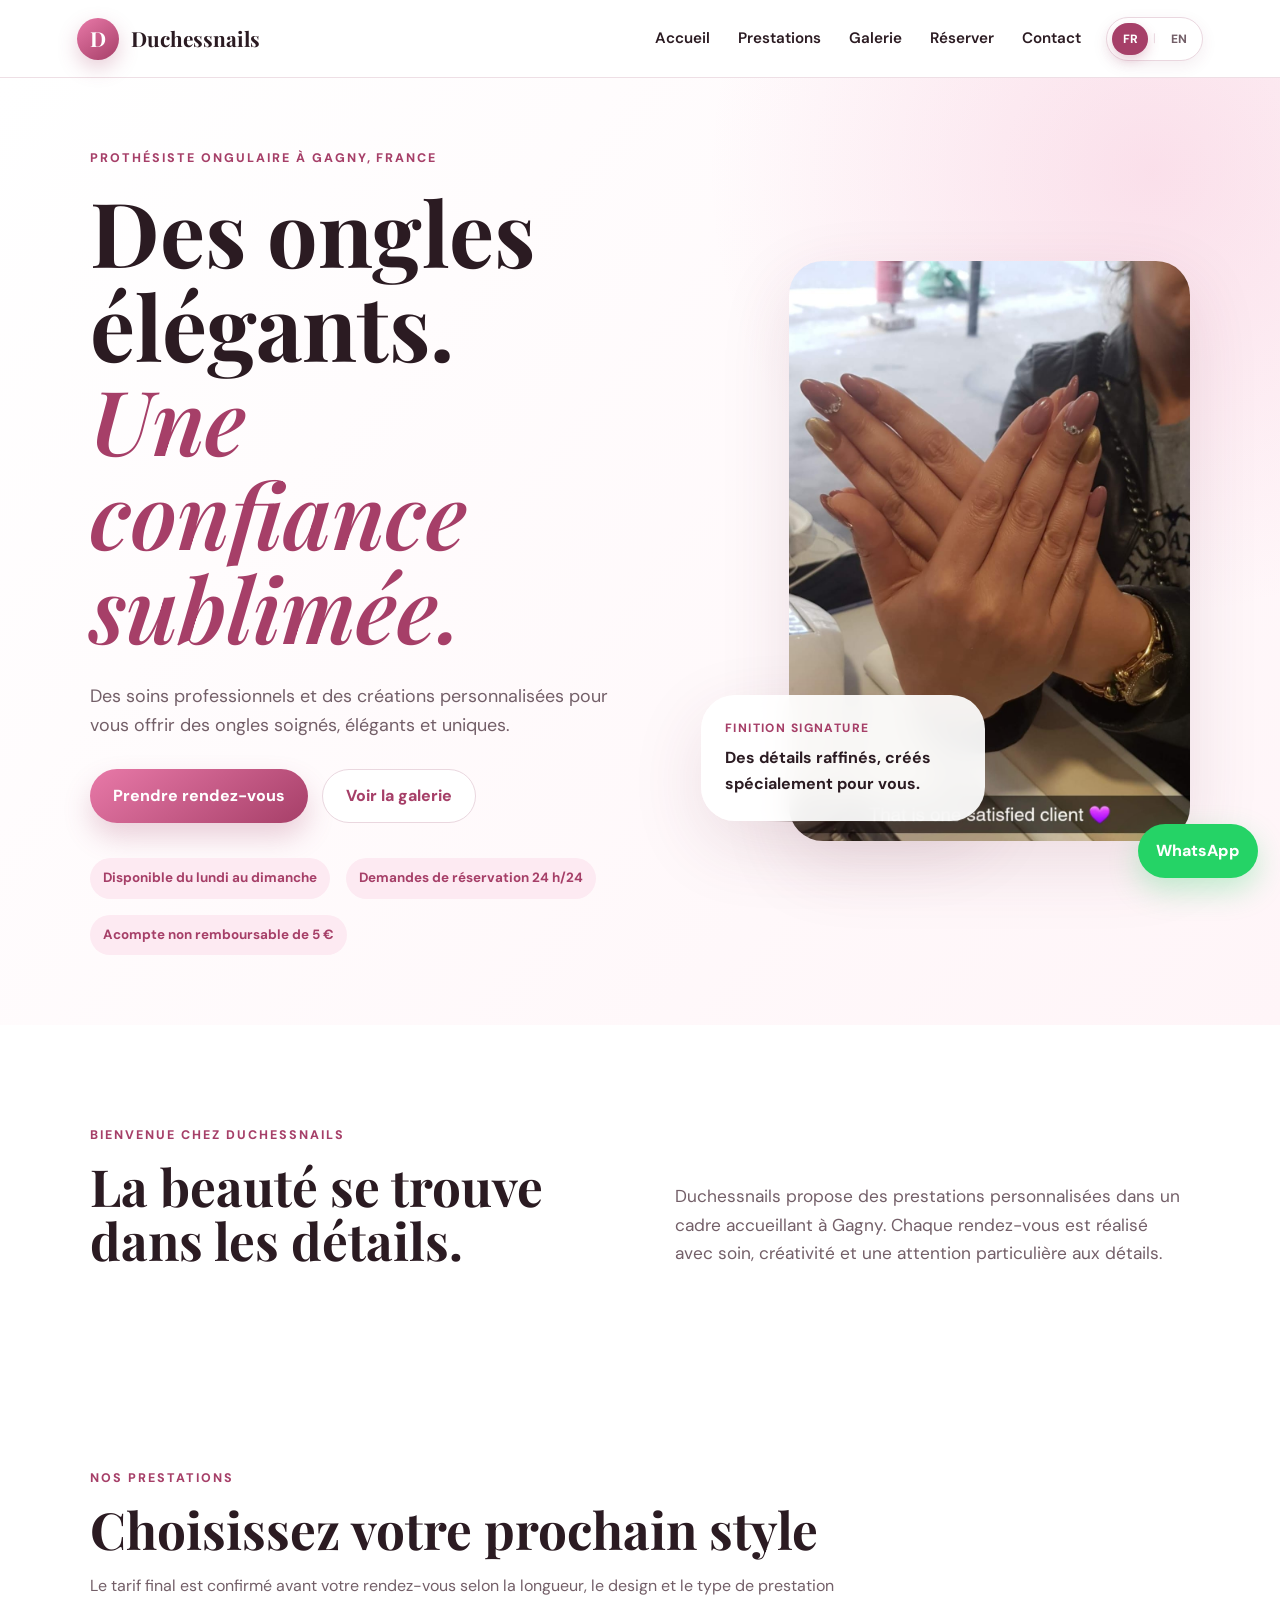
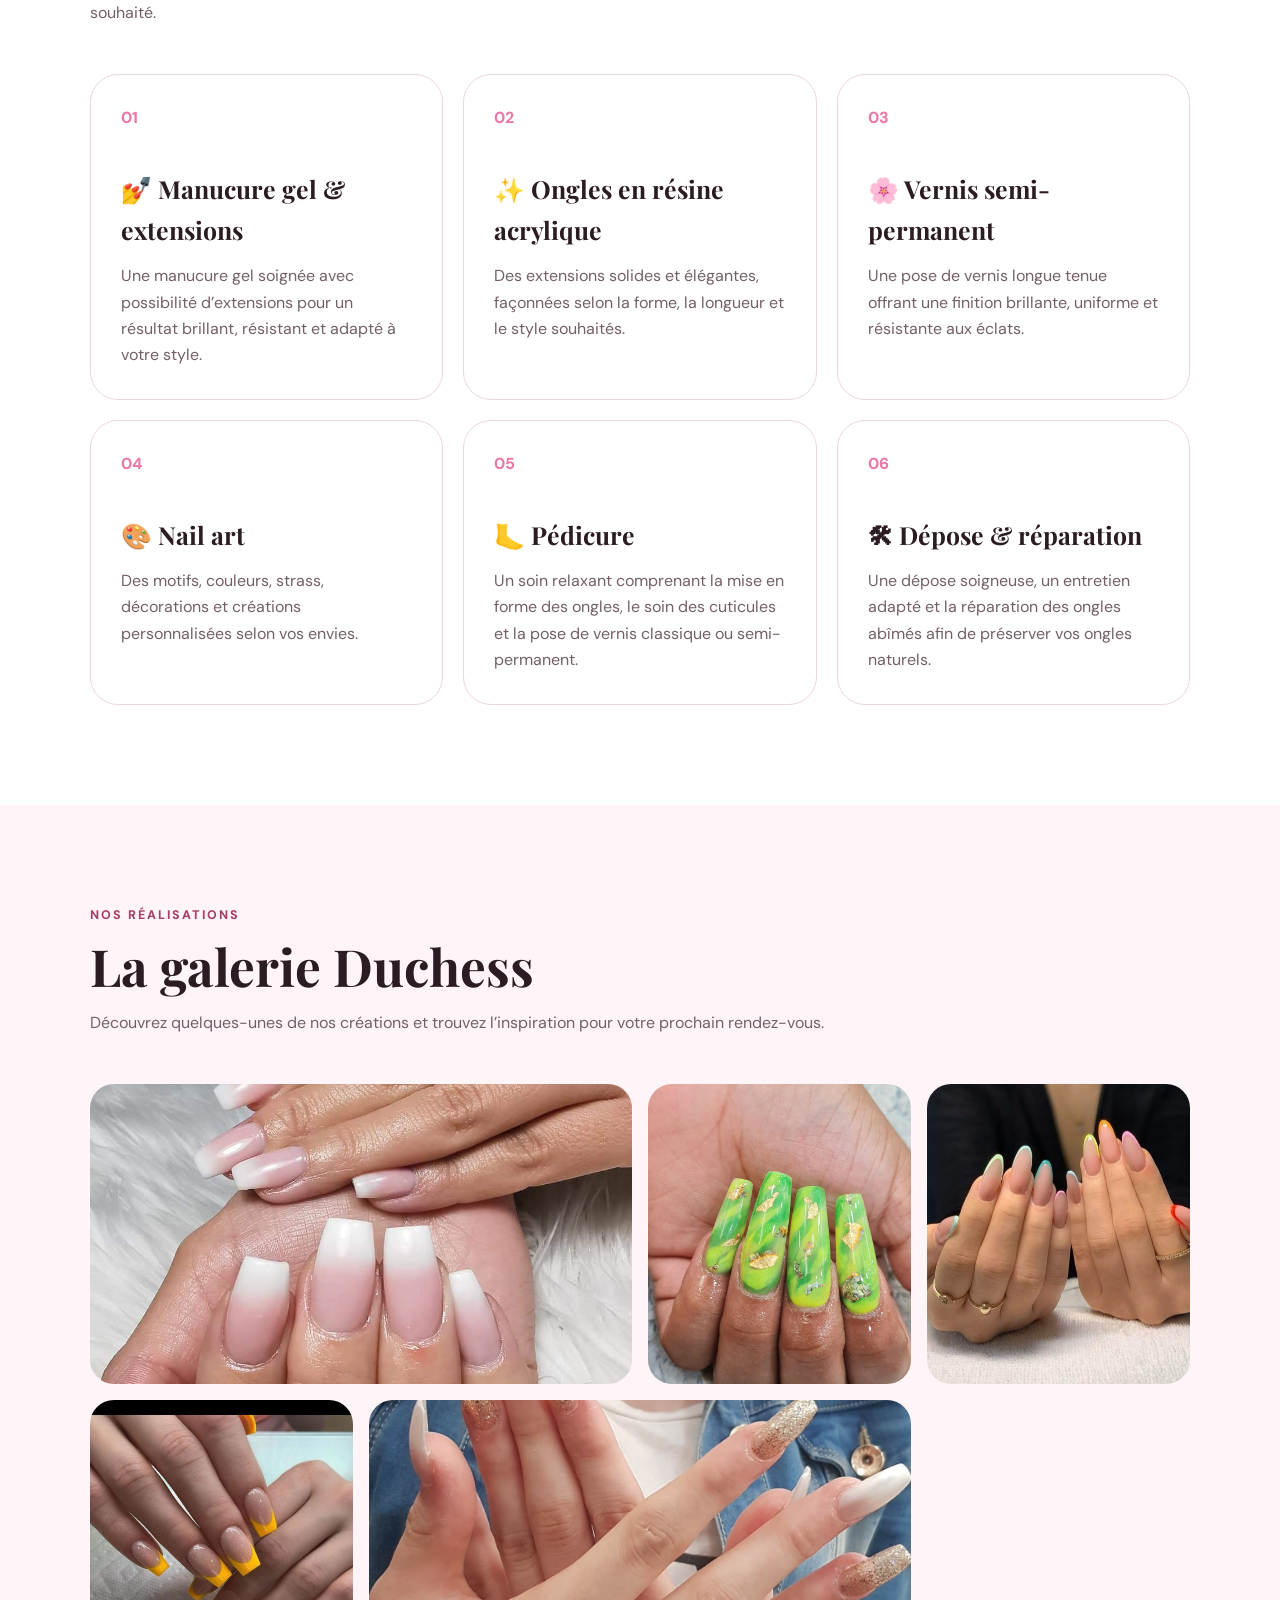
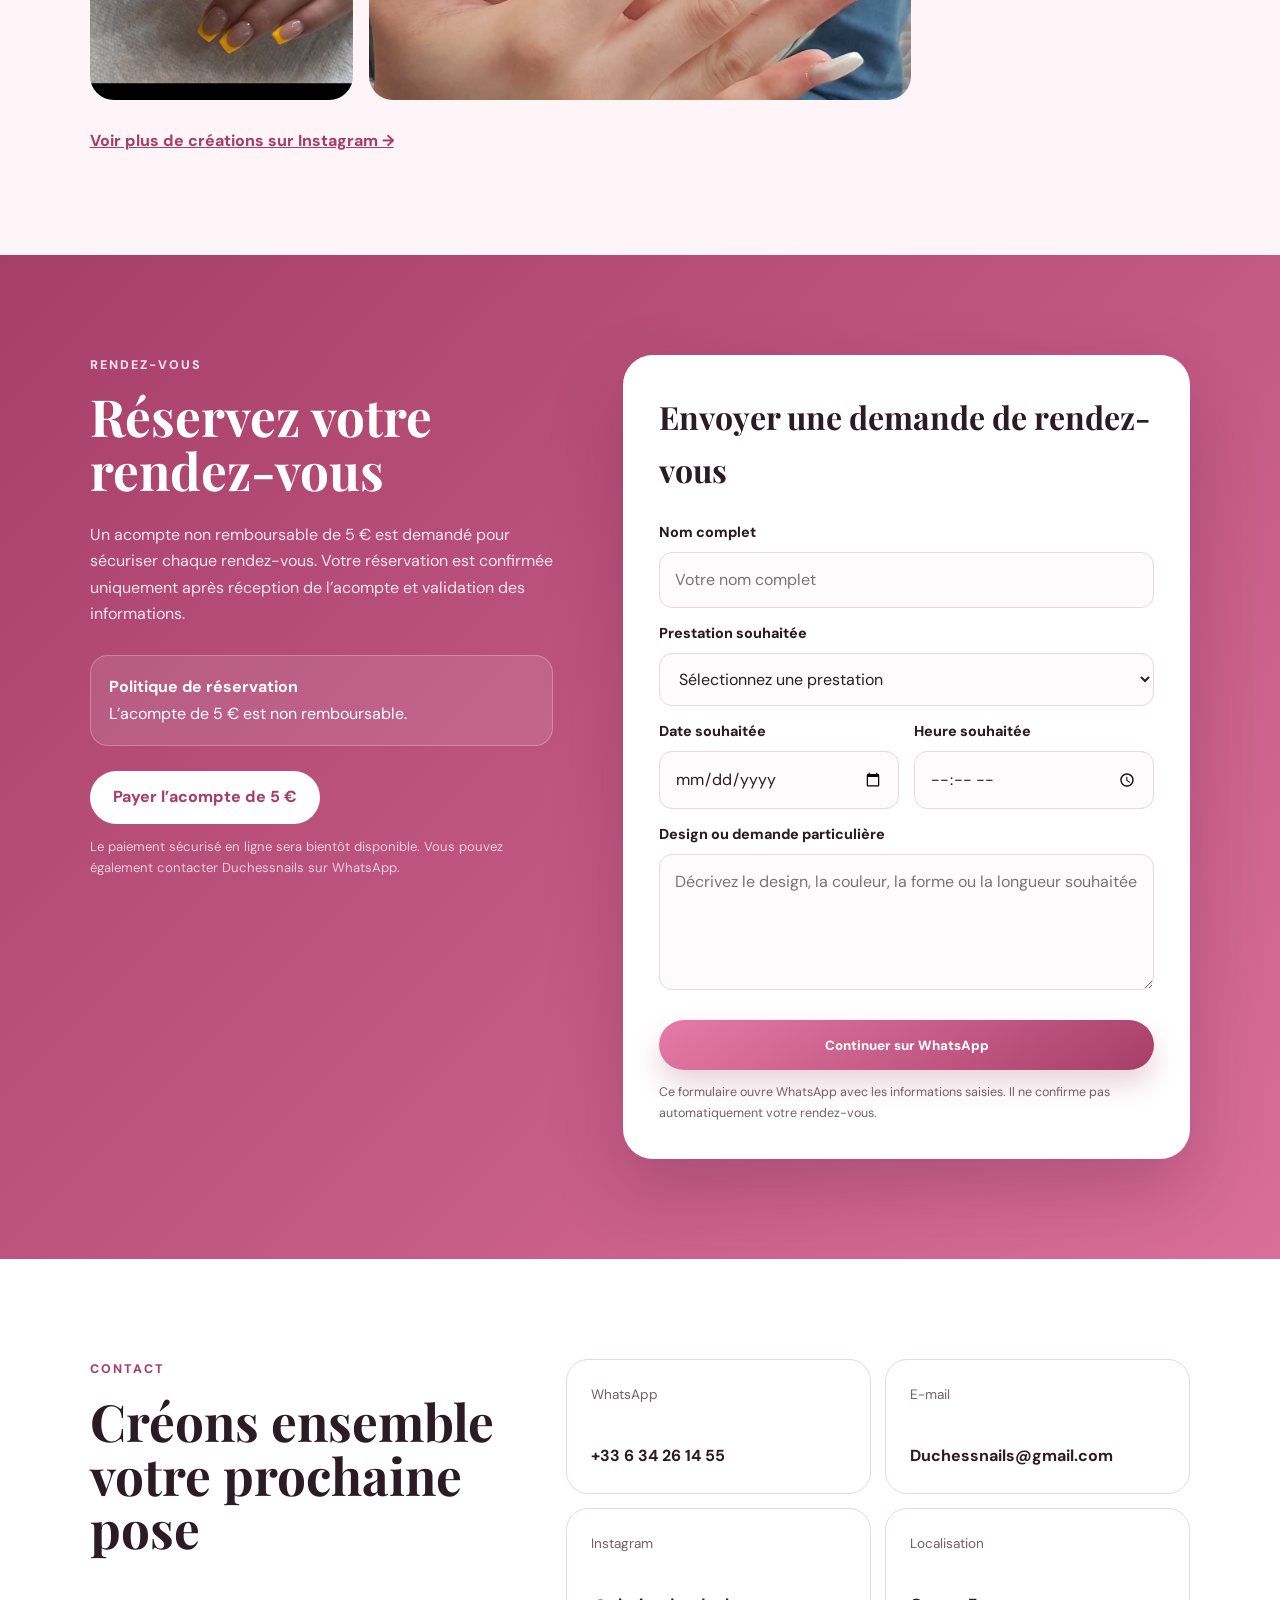
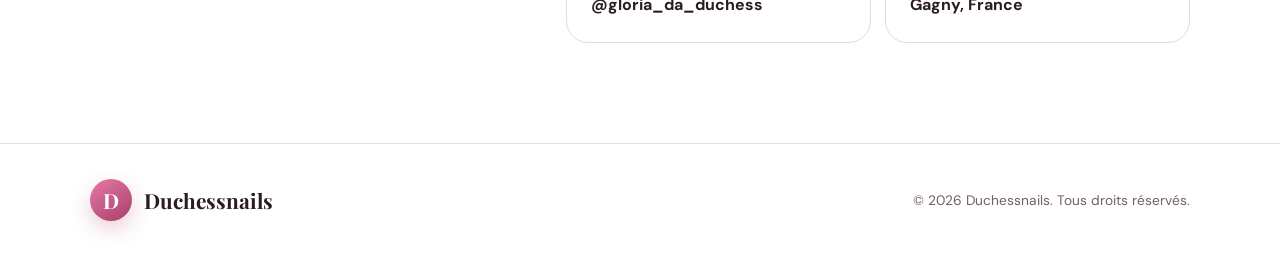
==== commit c8665c6c: "Update index.html" ====
--- a/index.html
+++ b/index.html
@@ -567,7 +567,7 @@
 
       <a
         class="text-link"
-        href="https://instagram.com/gloria_da_duchess"
+        href="https://www.instagram.com/gloria_da_duchess?utm_source=qr&igsh=NGhzcWJnNXJ5bjhz"
         target="_blank"
         rel="noopener"
         data-fr="Voir plus de créations sur Instagram →"
@@ -892,7 +892,7 @@
         </a>
 
         <a
-          href="https://instagram.com/gloria_da_duchess"
+          href="https://www.instagram.com/gloria_da_duchess?utm_source=qr&igsh=NGhzcWJnNXJ5bjhz"
           target="_blank"
           rel="noopener"
         >
--- a/style.css
+++ b/style.css
@@ -1,15 +1,836 @@
-
-:root{--pink:#e879a8;--pink-dark:#a63f68;--pink-soft:#fdeaf2;--blush:#fff5f8;--white:#fff;--ink:#2b1b22;--muted:#735f68;--line:#ead7df;--shadow:0 24px 70px rgba(109,44,72,.13)}
-*{box-sizing:border-box;margin:0;padding:0}html{scroll-behavior:smooth}body{color:var(--ink);background:#fff;font-family:"DM Sans",Arial,sans-serif;line-height:1.65}img{width:100%;display:block}a{color:inherit}
-.site-header{min-height:78px;padding:0 6vw;display:flex;align-items:center;justify-content:space-between;position:sticky;top:0;z-index:1000;background:rgba(255,255,255,.94);border-bottom:1px solid rgba(234,215,223,.8);backdrop-filter:blur(18px)}
-.brand{display:inline-flex;align-items:center;gap:12px;font-family:"Playfair Display",Georgia,serif;font-weight:700;font-size:1.3rem;text-decoration:none}.brand-mark{width:42px;height:42px;border-radius:50%;display:grid;place-items:center;color:#fff;background:linear-gradient(145deg,var(--pink),var(--pink-dark));box-shadow:0 8px 20px rgba(166,63,104,.25)}
-.main-nav{display:flex;gap:28px}.main-nav a{text-decoration:none;font-weight:600;font-size:.95rem}.main-nav a:hover{color:var(--pink-dark)}.menu-button{display:none;width:44px;height:44px;border:0;border-radius:50%;background:var(--pink-soft)}.menu-button span{display:block;width:20px;height:2px;margin:4px auto;background:var(--pink-dark)}
-.hero{min-height:calc(100vh - 78px);padding:70px 7vw;display:grid;grid-template-columns:1.05fr .95fr;gap:70px;align-items:center;background:radial-gradient(circle at 90% 10%,rgba(232,121,168,.2),transparent 31%),linear-gradient(130deg,#fff,var(--blush))}.eyebrow{margin-bottom:15px;color:var(--pink-dark);font-size:.78rem;font-weight:800;letter-spacing:.16em;text-transform:uppercase}.hero h1,.section h2,.booking-section h2,.contact-section h2{font-family:"Playfair Display",Georgia,serif;font-weight:700;line-height:1.05}.hero h1{font-size:clamp(3.3rem,7vw,6.7rem)}.hero h1 em{color:var(--pink-dark);font-weight:600}.hero-text{max-width:650px;margin:28px 0;color:var(--muted);font-size:1.12rem}.hero-actions{display:flex;gap:14px;flex-wrap:wrap}.button{min-height:50px;padding:13px 23px;border:0;border-radius:999px;display:inline-flex;justify-content:center;align-items:center;text-decoration:none;font-weight:800;cursor:pointer;transition:.25s}.button:hover{transform:translateY(-2px)}.button.primary{color:#fff;background:linear-gradient(145deg,var(--pink),var(--pink-dark));box-shadow:0 14px 28px rgba(166,63,104,.23)}.button.secondary{color:var(--pink-dark);background:#fff;border:1px solid var(--line)}.button.white{margin-top:25px;color:var(--pink-dark);background:#fff}.button.full{width:100%}.hero-meta{margin-top:35px;display:flex;gap:16px;flex-wrap:wrap}.hero-meta span{padding:9px 13px;border-radius:999px;color:var(--pink-dark);background:var(--pink-soft);font-size:.84rem;font-weight:700}.hero-visual{min-height:580px;position:relative}.hero-card{border-radius:34px;overflow:hidden;box-shadow:var(--shadow)}.hero-card-large{width:82%;margin-left:auto}.hero-card-small{width:58%;padding:24px;position:absolute;left:0;bottom:20px;background:rgba(255,255,255,.93)}.mini-label{display:block;margin-bottom:6px;color:var(--pink-dark);font-size:.75rem;font-weight:800;text-transform:uppercase;letter-spacing:.12em}
-.section{padding:100px 7vw}.intro{display:grid;grid-template-columns:1fr 1fr;gap:70px}.section h2,.booking-section h2,.contact-section h2{font-size:clamp(2.35rem,4vw,4.6rem)}.intro>p{align-self:end;color:var(--muted);font-size:1.08rem}.section-heading{max-width:760px;margin-bottom:48px}.section-heading>p:last-child{margin-top:16px;color:var(--muted)}
-.service-grid{display:grid;grid-template-columns:repeat(3,1fr);gap:20px}.service-card{min-height:240px;padding:30px;border:1px solid var(--line);border-radius:28px;transition:.25s}.service-card:hover{transform:translateY(-6px);border-color:var(--pink);box-shadow:var(--shadow)}.service-card span{color:var(--pink);font-weight:800}.service-card h3{margin:38px 0 12px;font-family:"Playfair Display",Georgia,serif;font-size:1.55rem}.service-card p{color:var(--muted)}
-.gallery-section{background:var(--blush)}.gallery-grid{display:grid;grid-template-columns:repeat(4,1fr);grid-auto-rows:300px;gap:16px}.gallery-item{border-radius:24px;overflow:hidden}.gallery-item img{height:100%;object-fit:cover;transition:.35s}.gallery-item:hover img{transform:scale(1.04)}.gallery-wide{grid-column:span 2}.text-link{margin-top:28px;display:inline-block;color:var(--pink-dark);font-weight:800}
-.booking-section{padding:100px 7vw;display:grid;grid-template-columns:.9fr 1.1fr;gap:70px;color:#fff;background:linear-gradient(135deg,#a63f68,#d96e9a)}.eyebrow.light{color:#ffe3ee}.booking-copy>p:not(.eyebrow):not(.payment-help){margin-top:24px;max-width:590px;color:rgba(255,255,255,.86)}.deposit-note{margin-top:28px;padding:18px;border:1px solid rgba(255,255,255,.25);border-radius:18px;display:flex;flex-direction:column;background:rgba(255,255,255,.1)}.payment-help{margin-top:12px;color:rgba(255,255,255,.72);font-size:.82rem}.booking-form{padding:36px;border-radius:30px;color:var(--ink);background:#fff;box-shadow:0 30px 70px rgba(80,25,50,.25)}.booking-form h3{margin-bottom:25px;font-family:"Playfair Display",Georgia,serif;font-size:2rem}.booking-form label{margin:14px 0 7px;display:block;font-size:.9rem;font-weight:800}.booking-form input,.booking-form select,.booking-form textarea{width:100%;padding:14px 15px;border:1px solid var(--line);border-radius:13px;background:#fffafb;font:inherit}.form-row{display:grid;grid-template-columns:1fr 1fr;gap:15px}.booking-form .button{margin-top:22px}.form-note{margin-top:12px;color:var(--muted);font-size:.78rem}
-.contact-section{display:grid;grid-template-columns:.8fr 1.2fr;gap:60px}.contact-grid{display:grid;grid-template-columns:1fr 1fr;gap:14px}.contact-grid a,.contact-grid>div{min-height:135px;padding:24px;border:1px solid var(--line);border-radius:22px;display:flex;flex-direction:column;justify-content:space-between;text-decoration:none}.contact-grid a:hover{border-color:var(--pink);background:var(--blush)}.contact-grid span{color:var(--muted);font-size:.85rem}.contact-grid strong{overflow-wrap:anywhere}
-footer{padding:35px 7vw;display:flex;justify-content:space-between;align-items:center;border-top:1px solid var(--line)}footer p{color:var(--muted);font-size:.86rem}.floating-whatsapp{padding:14px 18px;position:fixed;right:22px;bottom:22px;z-index:900;border-radius:999px;color:#fff;background:#25d366;box-shadow:0 12px 30px rgba(37,211,102,.28);text-decoration:none;font-weight:800}
-@media(max-width:900px){.menu-button{display:block}.main-nav{padding:18px;position:absolute;top:78px;right:5vw;left:5vw;border:1px solid var(--line);border-radius:20px;display:none;flex-direction:column;background:#fff;box-shadow:var(--shadow)}.main-nav.open{display:flex}.hero,.intro,.booking-section,.contact-section{grid-template-columns:1fr}.service-grid{grid-template-columns:1fr 1fr}.gallery-grid{grid-template-columns:1fr 1fr}.gallery-wide{grid-column:span 1}}
-@media(max-width:600px){.hero,.section,.booking-section{padding:70px 5vw}.hero h1{font-size:3.45rem}.hero-visual{min-height:390px}.service-grid,.gallery-grid,.contact-grid,.form-row{grid-template-columns:1fr}.booking-form{padding:24px}footer{gap:18px;flex-direction:column;align-items:flex-start}}
+:root {
+  --pink: #e879a8;
+  --pink-dark: #a63f68;
+  --pink-soft: #fdeaf2;
+  --blush: #fff5f8;
+  --white: #ffffff;
+  --ink: #2b1b22;
+  --muted: #735f68;
+  --line: #ead7df;
+  --shadow: 0 24px 70px rgba(109, 44, 72, 0.13);
+}
+
+* {
+  box-sizing: border-box;
+  margin: 0;
+  padding: 0;
+}
+
+html {
+  scroll-behavior: smooth;
+}
+
+body {
+  color: var(--ink);
+  background: var(--white);
+  font-family: "DM Sans", Arial, sans-serif;
+  line-height: 1.65;
+}
+
+img {
+  width: 100%;
+  display: block;
+}
+
+a {
+  color: inherit;
+}
+
+/* =========================
+   HEADER
+========================= */
+
+.site-header {
+  min-height: 78px;
+  padding: 0 6vw;
+  display: flex;
+  align-items: center;
+  justify-content: space-between;
+  position: sticky;
+  top: 0;
+  z-index: 1000;
+  background: rgba(255, 255, 255, 0.94);
+  border-bottom: 1px solid rgba(234, 215, 223, 0.8);
+  backdrop-filter: blur(18px);
+}
+
+.brand {
+  display: inline-flex;
+  align-items: center;
+  gap: 12px;
+  font-family: "Playfair Display", Georgia, serif;
+  font-weight: 700;
+  font-size: 1.3rem;
+  text-decoration: none;
+  flex-shrink: 0;
+}
+
+.brand-mark {
+  width: 42px;
+  height: 42px;
+  border-radius: 50%;
+  display: grid;
+  place-items: center;
+  color: var(--white);
+  background: linear-gradient(145deg, var(--pink), var(--pink-dark));
+  box-shadow: 0 8px 20px rgba(166, 63, 104, 0.25);
+}
+
+/* Navigation and language switch container */
+
+.header-right {
+  display: flex;
+  align-items: center;
+  gap: 25px;
+}
+
+.main-nav {
+  display: flex;
+  align-items: center;
+  gap: 28px;
+}
+
+.main-nav a {
+  text-decoration: none;
+  font-weight: 600;
+  font-size: 0.95rem;
+  transition: color 0.2s ease;
+}
+
+.main-nav a:hover {
+  color: var(--pink-dark);
+}
+
+/* =========================
+   LANGUAGE SWITCHER
+========================= */
+
+.language-switcher {
+  display: flex;
+  align-items: center;
+  gap: 5px;
+  padding: 5px;
+  border: 1px solid var(--line);
+  border-radius: 999px;
+  background: var(--white);
+  box-shadow: 0 5px 16px rgba(109, 44, 72, 0.08);
+}
+
+.language-switcher span {
+  color: var(--line);
+  font-size: 12px;
+}
+
+.language-button {
+  min-width: 36px;
+  height: 32px;
+  padding: 0 9px;
+  border: none;
+  border-radius: 999px;
+  color: var(--muted);
+  background: transparent;
+  font-family: inherit;
+  font-size: 12px;
+  font-weight: 800;
+  cursor: pointer;
+  transition:
+    color 0.2s ease,
+    background 0.2s ease,
+    transform 0.2s ease;
+}
+
+.language-button:hover {
+  color: var(--pink-dark);
+  background: var(--pink-soft);
+}
+
+.language-button.active {
+  color: var(--white);
+  background: var(--pink-dark);
+  box-shadow: 0 5px 12px rgba(166, 63, 104, 0.25);
+}
+
+.language-button:active {
+  transform: scale(0.95);
+}
+
+/* Mobile menu button */
+
+.menu-button {
+  display: none;
+  width: 44px;
+  height: 44px;
+  border: 0;
+  border-radius: 50%;
+  background: var(--pink-soft);
+  cursor: pointer;
+}
+
+.menu-button span {
+  display: block;
+  width: 20px;
+  height: 2px;
+  margin: 4px auto;
+  background: var(--pink-dark);
+}
+
+/* =========================
+   HERO
+========================= */
+
+.hero {
+  min-height: calc(100vh - 78px);
+  padding: 70px 7vw;
+  display: grid;
+  grid-template-columns: 1.05fr 0.95fr;
+  gap: 70px;
+  align-items: center;
+  background:
+    radial-gradient(
+      circle at 90% 10%,
+      rgba(232, 121, 168, 0.2),
+      transparent 31%
+    ),
+    linear-gradient(130deg, var(--white), var(--blush));
+}
+
+.eyebrow {
+  margin-bottom: 15px;
+  color: var(--pink-dark);
+  font-size: 0.78rem;
+  font-weight: 800;
+  letter-spacing: 0.16em;
+  text-transform: uppercase;
+}
+
+.hero h1,
+.section h2,
+.booking-section h2,
+.contact-section h2 {
+  font-family: "Playfair Display", Georgia, serif;
+  font-weight: 700;
+  line-height: 1.05;
+}
+
+.hero h1 {
+  font-size: clamp(3.3rem, 7vw, 6.7rem);
+}
+
+.hero h1 em {
+  color: var(--pink-dark);
+  font-weight: 600;
+}
+
+.hero-text {
+  max-width: 650px;
+  margin: 28px 0;
+  color: var(--muted);
+  font-size: 1.12rem;
+}
+
+.hero-actions {
+  display: flex;
+  gap: 14px;
+  flex-wrap: wrap;
+}
+
+.button {
+  min-height: 50px;
+  padding: 13px 23px;
+  border: 0;
+  border-radius: 999px;
+  display: inline-flex;
+  justify-content: center;
+  align-items: center;
+  text-decoration: none;
+  font-family: inherit;
+  font-weight: 800;
+  cursor: pointer;
+  transition:
+    transform 0.25s ease,
+    box-shadow 0.25s ease,
+    background 0.25s ease;
+}
+
+.button:hover {
+  transform: translateY(-2px);
+}
+
+.button.primary {
+  color: var(--white);
+  background: linear-gradient(145deg, var(--pink), var(--pink-dark));
+  box-shadow: 0 14px 28px rgba(166, 63, 104, 0.23);
+}
+
+.button.secondary {
+  color: var(--pink-dark);
+  background: var(--white);
+  border: 1px solid var(--line);
+}
+
+.button.white {
+  margin-top: 25px;
+  color: var(--pink-dark);
+  background: var(--white);
+}
+
+.button.full {
+  width: 100%;
+}
+
+.hero-meta {
+  margin-top: 35px;
+  display: flex;
+  gap: 16px;
+  flex-wrap: wrap;
+}
+
+.hero-meta span {
+  padding: 9px 13px;
+  border-radius: 999px;
+  color: var(--pink-dark);
+  background: var(--pink-soft);
+  font-size: 0.84rem;
+  font-weight: 700;
+}
+
+.hero-visual {
+  min-height: 580px;
+  position: relative;
+}
+
+.hero-card {
+  border-radius: 34px;
+  overflow: hidden;
+  box-shadow: var(--shadow);
+}
+
+.hero-card-large {
+  width: 82%;
+  margin-left: auto;
+  background: var(--pink-soft);
+}
+
+.hero-card-large img {
+  height: 580px;
+  object-fit: cover;
+}
+
+.hero-card-small {
+  width: 58%;
+  padding: 24px;
+  position: absolute;
+  left: 0;
+  bottom: 20px;
+  background: rgba(255, 255, 255, 0.93);
+  backdrop-filter: blur(12px);
+}
+
+.mini-label {
+  display: block;
+  margin-bottom: 6px;
+  color: var(--pink-dark);
+  font-size: 0.75rem;
+  font-weight: 800;
+  text-transform: uppercase;
+  letter-spacing: 0.12em;
+}
+
+/* =========================
+   GENERAL SECTIONS
+========================= */
+
+.section {
+  padding: 100px 7vw;
+}
+
+.intro {
+  display: grid;
+  grid-template-columns: 1fr 1fr;
+  gap: 70px;
+}
+
+.section h2,
+.booking-section h2,
+.contact-section h2 {
+  font-size: clamp(2.35rem, 4vw, 4.6rem);
+}
+
+.intro > p {
+  align-self: end;
+  color: var(--muted);
+  font-size: 1.08rem;
+}
+
+.section-heading {
+  max-width: 760px;
+  margin-bottom: 48px;
+}
+
+.section-heading > p:last-child {
+  margin-top: 16px;
+  color: var(--muted);
+}
+
+/* =========================
+   SERVICES
+========================= */
+
+.service-grid {
+  display: grid;
+  grid-template-columns: repeat(3, 1fr);
+  gap: 20px;
+}
+
+.service-card {
+  min-height: 240px;
+  padding: 30px;
+  border: 1px solid var(--line);
+  border-radius: 28px;
+  background: var(--white);
+  transition:
+    transform 0.25s ease,
+    border-color 0.25s ease,
+    box-shadow 0.25s ease;
+}
+
+.service-card:hover {
+  transform: translateY(-6px);
+  border-color: var(--pink);
+  box-shadow: var(--shadow);
+}
+
+.service-card span {
+  color: var(--pink);
+  font-weight: 800;
+}
+
+.service-card h3 {
+  margin: 38px 0 12px;
+  font-family: "Playfair Display", Georgia, serif;
+  font-size: 1.55rem;
+}
+
+.service-card p {
+  color: var(--muted);
+}
+
+/* =========================
+   GALLERY
+========================= */
+
+.gallery-section {
+  background: var(--blush);
+}
+
+.gallery-grid {
+  display: grid;
+  grid-template-columns: repeat(4, 1fr);
+  grid-auto-rows: 300px;
+  gap: 16px;
+}
+
+.gallery-item {
+  border-radius: 24px;
+  overflow: hidden;
+  background: var(--pink-soft);
+}
+
+.gallery-item img {
+  height: 100%;
+  object-fit: cover;
+  transition: transform 0.35s ease;
+}
+
+.gallery-item:hover img {
+  transform: scale(1.04);
+}
+
+.gallery-wide {
+  grid-column: span 2;
+}
+
+.text-link {
+  margin-top: 28px;
+  display: inline-block;
+  color: var(--pink-dark);
+  font-weight: 800;
+}
+
+/* =========================
+   BOOKING
+========================= */
+
+.booking-section {
+  padding: 100px 7vw;
+  display: grid;
+  grid-template-columns: 0.9fr 1.1fr;
+  gap: 70px;
+  color: var(--white);
+  background: linear-gradient(135deg, #a63f68, #d96e9a);
+}
+
+.eyebrow.light {
+  color: #ffe3ee;
+}
+
+.booking-copy > p:not(.eyebrow):not(.payment-help) {
+  margin-top: 24px;
+  max-width: 590px;
+  color: rgba(255, 255, 255, 0.86);
+}
+
+.deposit-note {
+  margin-top: 28px;
+  padding: 18px;
+  border: 1px solid rgba(255, 255, 255, 0.25);
+  border-radius: 18px;
+  display: flex;
+  flex-direction: column;
+  background: rgba(255, 255, 255, 0.1);
+}
+
+.payment-help {
+  margin-top: 12px;
+  color: rgba(255, 255, 255, 0.72);
+  font-size: 0.82rem;
+}
+
+.booking-form {
+  padding: 36px;
+  border-radius: 30px;
+  color: var(--ink);
+  background: var(--white);
+  box-shadow: 0 30px 70px rgba(80, 25, 50, 0.25);
+}
+
+.booking-form h3 {
+  margin-bottom: 25px;
+  font-family: "Playfair Display", Georgia, serif;
+  font-size: 2rem;
+}
+
+.booking-form label {
+  margin: 14px 0 7px;
+  display: block;
+  font-size: 0.9rem;
+  font-weight: 800;
+}
+
+.booking-form input,
+.booking-form select,
+.booking-form textarea {
+  width: 100%;
+  padding: 14px 15px;
+  border: 1px solid var(--line);
+  border-radius: 13px;
+  color: var(--ink);
+  background: #fffafb;
+  font: inherit;
+}
+
+.booking-form input:focus,
+.booking-form select:focus,
+.booking-form textarea:focus {
+  outline: 2px solid rgba(232, 121, 168, 0.28);
+  border-color: var(--pink);
+}
+
+.form-row {
+  display: grid;
+  grid-template-columns: 1fr 1fr;
+  gap: 15px;
+}
+
+.booking-form .button {
+  margin-top: 22px;
+}
+
+.form-note {
+  margin-top: 12px;
+  color: var(--muted);
+  font-size: 0.78rem;
+}
+
+/* =========================
+   CONTACT
+========================= */
+
+.contact-section {
+  display: grid;
+  grid-template-columns: 0.8fr 1.2fr;
+  gap: 60px;
+}
+
+.contact-grid {
+  display: grid;
+  grid-template-columns: 1fr 1fr;
+  gap: 14px;
+}
+
+.contact-grid a,
+.contact-grid > div {
+  min-height: 135px;
+  padding: 24px;
+  border: 1px solid var(--line);
+  border-radius: 22px;
+  display: flex;
+  flex-direction: column;
+  justify-content: space-between;
+  text-decoration: none;
+  background: var(--white);
+  transition:
+    background 0.2s ease,
+    border-color 0.2s ease,
+    transform 0.2s ease;
+}
+
+.contact-grid a:hover {
+  transform: translateY(-3px);
+  border-color: var(--pink);
+  background: var(--blush);
+}
+
+.contact-grid span {
+  color: var(--muted);
+  font-size: 0.85rem;
+}
+
+.contact-grid strong {
+  overflow-wrap: anywhere;
+}
+
+/* =========================
+   FOOTER
+========================= */
+
+footer {
+  padding: 35px 7vw;
+  display: flex;
+  justify-content: space-between;
+  align-items: center;
+  border-top: 1px solid var(--line);
+}
+
+footer p {
+  color: var(--muted);
+  font-size: 0.86rem;
+}
+
+/* =========================
+   FLOATING WHATSAPP
+========================= */
+
+.floating-whatsapp {
+  padding: 14px 18px;
+  position: fixed;
+  right: 22px;
+  bottom: 22px;
+  z-index: 900;
+  border-radius: 999px;
+  color: var(--white);
+  background: #25d366;
+  box-shadow: 0 12px 30px rgba(37, 211, 102, 0.28);
+  text-decoration: none;
+  font-weight: 800;
+  transition: transform 0.2s ease;
+}
+
+.floating-whatsapp:hover {
+  transform: translateY(-3px);
+}
+
+/* =========================
+   TABLET
+========================= */
+
+@media (max-width: 1050px) {
+  .site-header {
+    padding: 0 4vw;
+  }
+
+  .main-nav {
+    gap: 18px;
+  }
+
+  .header-right {
+    gap: 15px;
+  }
+
+  .main-nav a {
+    font-size: 0.9rem;
+  }
+}
+
+@media (max-width: 900px) {
+  .site-header {
+    gap: 15px;
+  }
+
+  .menu-button {
+    display: block;
+    order: 3;
+  }
+
+  .header-right {
+    margin-left: auto;
+    gap: 12px;
+  }
+
+  .main-nav {
+    padding: 18px;
+    position: absolute;
+    top: 78px;
+    right: 5vw;
+    left: 5vw;
+    z-index: 1001;
+    border: 1px solid var(--line);
+    border-radius: 20px;
+    display: none;
+    flex-direction: column;
+    align-items: flex-start;
+    background: var(--white);
+    box-shadow: var(--shadow);
+  }
+
+  .main-nav.open {
+    display: flex;
+  }
+
+  .hero,
+  .intro,
+  .booking-section,
+  .contact-section {
+    grid-template-columns: 1fr;
+  }
+
+  .hero-visual {
+    min-height: 510px;
+  }
+
+  .hero-card-large img {
+    height: 500px;
+  }
+
+  .service-grid {
+    grid-template-columns: 1fr 1fr;
+  }
+
+  .gallery-grid {
+    grid-template-columns: 1fr 1fr;
+  }
+
+  .gallery-wide {
+    grid-column: span 1;
+  }
+}
+
+/* =========================
+   MOBILE
+========================= */
+
+@media (max-width: 600px) {
+  .site-header {
+    min-height: 72px;
+    padding: 0 4vw;
+  }
+
+  .brand {
+    gap: 8px;
+    font-size: 1.05rem;
+  }
+
+  .brand-mark {
+    width: 36px;
+    height: 36px;
+  }
+
+  .header-right {
+    gap: 7px;
+  }
+
+  .language-switcher {
+    gap: 2px;
+    padding: 3px;
+  }
+
+  .language-switcher span {
+    display: none;
+  }
+
+  .language-button {
+    min-width: 31px;
+    height: 29px;
+    padding: 0 6px;
+    font-size: 11px;
+  }
+
+  .menu-button {
+    width: 39px;
+    height: 39px;
+  }
+
+  .main-nav {
+    top: 72px;
+  }
+
+  .hero,
+  .section,
+  .booking-section {
+    padding: 70px 5vw;
+  }
+
+  .hero {
+    min-height: auto;
+    gap: 42px;
+  }
+
+  .hero h1 {
+    font-size: 3.35rem;
+  }
+
+  .hero-visual {
+    min-height: 390px;
+  }
+
+  .hero-card-large {
+    width: 92%;
+  }
+
+  .hero-card-large img {
+    height: 390px;
+  }
+
+  .hero-card-small {
+    width: 75%;
+    padding: 18px;
+  }
+
+  .service-grid,
+  .gallery-grid,
+  .contact-grid,
+  .form-row {
+    grid-template-columns: 1fr;
+  }
+
+  .gallery-grid {
+    grid-auto-rows: 300px;
+  }
+
+  .booking-form {
+    padding: 24px;
+  }
+
+  footer {
+    gap: 18px;
+    flex-direction: column;
+    align-items: flex-start;
+  }
+
+  .floating-whatsapp {
+    right: 14px;
+    bottom: 14px;
+    padding: 11px 14px;
+    font-size: 0.85rem;
+  }
+}
